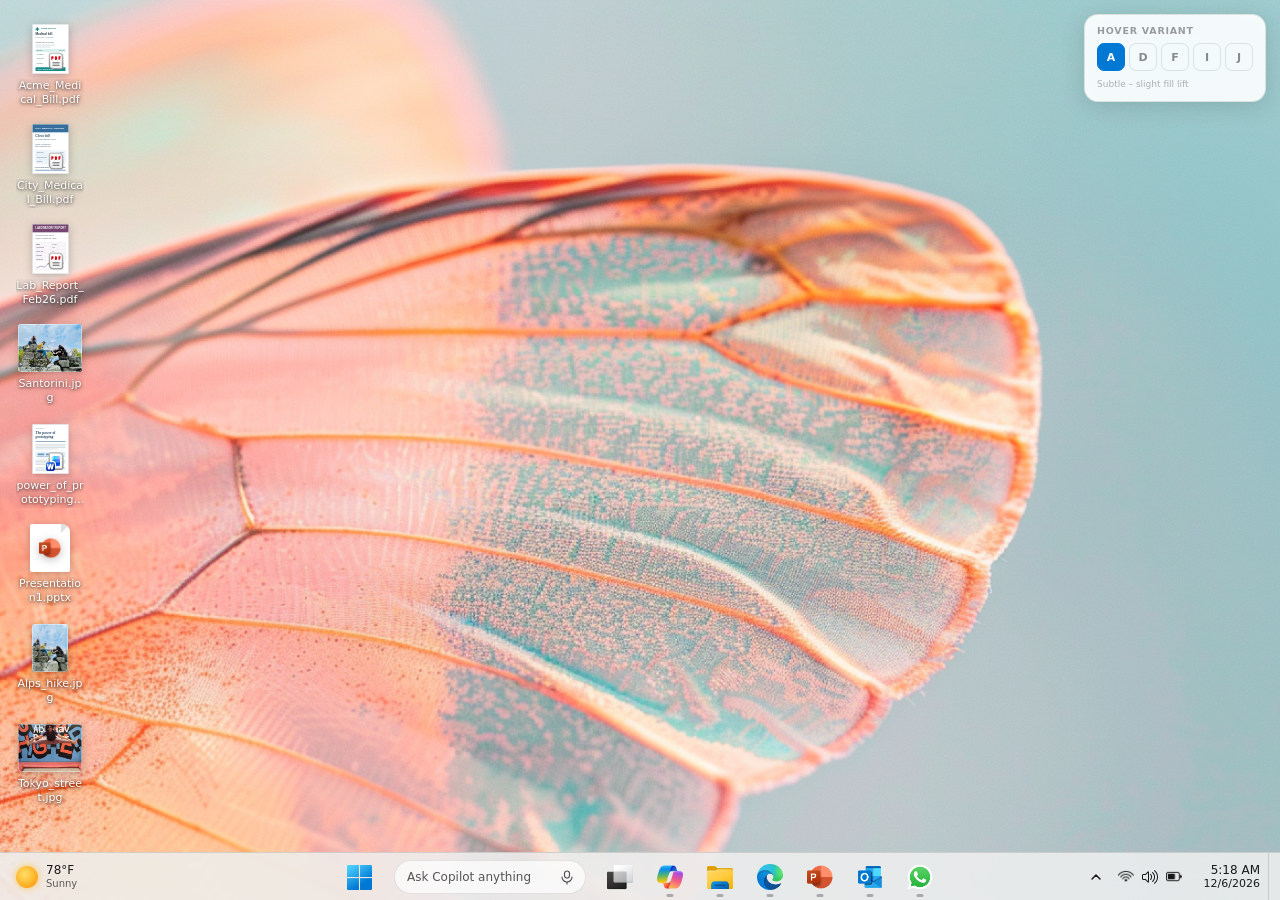
==== desktop-index.html @ 9983de23 "Auto-fit the Figma desktop to each browser viewport Preserve the 1920x1280 desktop inside a uniforml" ====
<!DOCTYPE html>
<html lang="en">
<head>
  <meta charset="UTF-8" />
  <meta name="viewport" content="width=device-width, initial-scale=1.0" />
  <title>Downloads</title>
  <style>
    *, *::before, *::after { margin: 0; padding: 0; box-sizing: border-box; }

    body {
      width: 100vw;
      height: 100vh;
      overflow: hidden;
      font-family: 'Segoe UI Variable', 'Segoe UI', system-ui, sans-serif;
      user-select: none;
      cursor: default;
    }

    /* ── Desktop wallpaper ─────────────────────────────────── */
    .desktop {
      position: relative;
      width: 100%;
      height: 100%;
      background: url('Wallpaper-New.png') center/cover no-repeat;
    }

    /* ── Desktop icons ─────────────────────────────────────── */
    .desktop-icons {
      position: absolute;
      inset: 0;
      bottom: 48px; /* above taskbar */
    }
    #rubberband {
      position: absolute;
      border: 1px solid rgba(0,120,212,0.9);
      background: rgba(0,120,212,0.12);
      display: none;
      pointer-events: none;
      z-index: 7999;
      border-radius: 2px;
    }
    .d-icon {
      position: absolute;
      display: flex;
      flex-direction: column;
      align-items: center;
      justify-content: flex-start;
      gap: 5px;
      width: 76px;
      padding: 8px 4px 3px;
      border-radius: 4px;
      cursor: grab;
      transition: background 0.12s, opacity 0.12s;
      user-select: none;
    }
    .d-icon:hover  { background: rgba(255,255,255,0.18); }
    .d-icon.selected {
      background: rgba(204,228,247,0.35);
      outline: 1.5px solid rgba(0,120,212,0.55);
      border-radius: 4px;
    }
    .d-icon.dragging  { opacity: 1; cursor: grabbing; } /* original stays fully visible */
    /* Multi-drag ghost */
    .drag-ghost {
      position: fixed;
      pointer-events: none;
      z-index: 9999;
      cursor: grabbing;
    }
    .drag-ghost-plate {
      position: relative;
      width: 88px; height: 88px;
      background: rgba(255,255,255,0.50);
      border-radius: 22px;
      box-shadow: 0 8px 28px rgba(0,0,0,0.18);
      display: flex; align-items: center; justify-content: center;
    }
    .drag-icon-stack {
      display: flex; align-items: center; justify-content: center;
      width: 64px; height: 64px;
    }
    .drag-icon-item {
      display: flex; align-items: center; justify-content: center;
      width: 64px; height: 64px;
    }
    .drag-icon-item .folder-thumb,
    .drag-icon-item .pdf-file-thumb { width: 64px !important; height: 64px !important; background-size: contain; }
    .drag-icon-item .ppt-file-thumb { width: 64px !important; height: 64px !important; background: none !important; border: none !important; border-radius: 0 !important; overflow: visible !important; box-shadow: none !important; }
    .drag-icon-item .ppt-file-thumb::before { display: none !important; }
    .drag-icon-item img { width: 64px !important; height: 64px !important; object-fit: contain; filter: none; }
    .drag-icon-item .img-file-thumb { width: 64px !important; height: 48px !important; }
    .drag-count-badge {
      position: absolute;
      top: -9px; right: -9px;
      min-width: 22px; height: 22px;
      background: #fff;
      color: #1a1a1a;
      font-size: 12px; font-weight: 700;
      border-radius: 11px;
      display: flex; align-items: center; justify-content: center;
      padding: 0 5px;
      box-shadow: 0 2px 8px rgba(0,0,0,0.25);
      z-index: 10;
    }
    .drag-ghost span {
      font-size: 11px;
      color: #fff;
      text-align: center;
      line-height: 1.3;
      text-shadow: 0 1px 3px rgba(0,0,0,0.7), 0 0 8px rgba(0,0,0,0.4);
      max-width: 70px;
      display: -webkit-box;
      -webkit-line-clamp: 2;
      line-clamp: 2;
      -webkit-box-orient: vertical;
      overflow: hidden;
    }
    .drag-ghost img {
      width: 40px; height: 40px;
      object-fit: contain;
    }
    /* Selection tick mark (top-left, square checkbox style) */
    .d-icon .sel-tick {
      position: absolute;
      top: 6px;
      left: 6px;
      width: 16px;
      height: 16px;
      border-radius: 3px;
      background: #0078d4;
      border: 1.5px solid #fff;
      color: #fff;
      font-size: 11px;
      font-weight: 700;
      line-height: 14px;
      text-align: center;
      display: none;
      z-index: 10;
      box-shadow: 0 1px 3px rgba(0,0,0,0.35);
      pointer-events: none;
    }
    .d-icon.selected .sel-tick { display: block; }
    .d-icon img {
      width: 48px; height: 48px;
      object-fit: contain;
      filter: drop-shadow(0 2px 4px rgba(0,0,0,0.25));
    }
    .d-icon span {
      font-size: 11px;
      color: #fff;
      text-align: center;
      line-height: 1.3;
      text-shadow: 0 1px 3px rgba(0,0,0,0.7), 0 0 8px rgba(0,0,0,0.4);
      word-break: break-word;
      max-width: 68px;
      display: -webkit-box;
      -webkit-line-clamp: 2;
      line-clamp: 2;
      -webkit-box-orient: vertical;
      overflow: hidden;
    }
    /* Folder icon */
    .folder-thumb {
      width: 48px; height: 48px;
      background-image: url("data:image/svg+xml,%3Csvg%20width%3D%2216%22%20height%3D%2216%22%20viewBox%3D%220%200%2016%2016%22%20fill%3D%22none%22%20xmlns%3D%22http%3A%2F%2Fwww.w3.org%2F2000%2Fsvg%22%3E%3Cpath%20d%3D%22M8%204L6.586%202.586C6.21101%202.2109%205.70239%202.00011%205.172%202H1C0.447715%202%200%202.44772%200%203V13C0%2013.5523%200.447715%2014%201%2014H15C15.5523%2014%2016%2013.5523%2016%2013V5C16%204.44772%2015.5523%204%2015%204H8Z%22%20fill%3D%22%23FFB900%22%2F%3E%3Cpath%20d%3D%22M8%204L6.586%205.414C6.21101%205.7891%205.70239%205.99989%205.172%206H0V13C0%2013.5523%200.447715%2014%201%2014H15C15.5523%2014%2016%2013.5523%2016%2013V5C16%204.44772%2015.5523%204%2015%204H8Z%22%20fill%3D%22%23FFD75E%22%2F%3E%3Cpath%20d%3D%22M8%204L6.586%205.414C6.21101%205.7891%205.70239%205.99989%205.172%206H0V13C0%2013.5523%200.447715%2014%201%2014H15C15.5523%2014%2016%2013.5523%2016%2013V5C16%204.44772%2015.5523%204%2015%204H8Z%22%20fill%3D%22url(%23fld0)%22%2F%3E%3Cpath%20d%3D%22M1%2013.5C0.627%2013.5%200.29%2013.358%200.027%2013.133C0.0877%2013.6253%200.504%2013.9962%201%2014H15C15.505%2014%2015.905%2013.62%2015.973%2013.133C15.711%2013.359%2015.373%2013.5%2015%2013.5H1Z%22%20fill%3D%22%23BF5712%22%2F%3E%3Cpath%20opacity%3D%220.4%22%20d%3D%22M6.836%205.914L8.75%204H8L6.586%205.414C6.21101%205.7891%205.70239%205.99989%205.172%206H0V6.5H5.422C5.95239%206.49989%206.46101%206.2891%206.836%205.914Z%22%20fill%3D%22white%22%2F%3E%3Cdefs%3E%3ClinearGradient%20id%3D%22fld0%22%20x1%3D%220%22%20y1%3D%224%22%20x2%3D%220%22%20y2%3D%2214%22%20gradientUnits%3D%22userSpaceOnUse%22%3E%3Cstop%20stop-color%3D%22white%22%20stop-opacity%3D%220.01%22%2F%3E%3Cstop%20offset%3D%220.999%22%20stop-color%3D%22%23FFD75E%22%20stop-opacity%3D%220.3%22%2F%3E%3C%2FlinearGradient%3E%3C%2Fdefs%3E%3C%2Fsvg%3E");
      background-size: contain;
      background-repeat: no-repeat;
      background-position: center;
      filter: drop-shadow(0 2px 4px rgba(0,0,0,0.25));
    }
    /* Generic file icon */
    .file-thumb {
      width: 34px; height: 40px;
      border-radius: 2px 6px 2px 2px;
      position: relative;
      filter: drop-shadow(0 2px 4px rgba(0,0,0,0.25));
    }
    .file-thumb::before {
      content: '';
      position: absolute;
      top: 0; right: 0;
      width: 0; height: 0;
      border-left: 8px solid rgba(0,0,0,0.15);
      border-bottom: 8px solid transparent;
    }
    .file-thumb.html { background: #e07a5f; }
    .file-thumb.img  { background: #81b4ea; }
    .file-thumb.txt  { background: #e8e8e8; }
    /* PPT file icon */
    .ppt-file-thumb {
      width: 40px; height: 48px;
      background: #fff;
      border-radius: 2px 8px 2px 2px;
      position: relative;
      filter: drop-shadow(0 2px 4px rgba(0,0,0,0.22));
      display: flex;
      align-items: center;
      justify-content: center;
      overflow: hidden;
    }
    .ppt-file-thumb::before {
      content: '';
      position: absolute;
      top: 0; right: 0;
      width: 0; height: 0;
      border-left: 9px solid rgba(0,0,0,0.12);
      border-bottom: 9px solid transparent;
    }
    .ppt-file-thumb img {
      width: 22px; height: 22px;
      object-fit: contain;
      position: relative;
      z-index: 1;
    }
    /* PDF file icon */
    .pdf-file-thumb {
      width: 48px; height: 48px;
      background-image: url("data:image/svg+xml,%3Csvg%20width%3D%2216%22%20height%3D%2216%22%20viewBox%3D%220%200%2016%2016%22%20fill%3D%22none%22%20xmlns%3D%22http%3A%2F%2Fwww.w3.org%2F2000%2Fsvg%22%3E%3Cpath%20d%3D%22M2%203C2%201.89543%202.89543%201%204%201H10.5C12.433%201%2014%202.567%2014%204.5V13C14%2014.1046%2013.1046%2015%2012%2015H5.5C3.567%2015%202%2013.433%202%2011.5V3Z%22%20fill%3D%22url(%23pdf0)%22%2F%3E%3Cpath%20d%3D%22M3%203C3%202.44772%203.44772%202%204%202H10.5C11.8807%202%2013%203.11929%2013%204.5V13C13%2013.5523%2012.5523%2014%2012%2014H5.5C4.11929%2014%203%2012.8807%203%2011.5V3Z%22%20fill%3D%22url(%23pdf1)%22%2F%3E%3Cpath%20d%3D%22M3%203C3%202.44772%203.44772%202%204%202H10.5C11.8807%202%2013%203.11929%2013%204.5V13C13%2013.5523%2012.5523%2014%2012%2014H5.5C4.11929%2014%203%2012.8807%203%2011.5V3Z%22%20fill%3D%22url(%23pdf2)%22%2F%3E%3Cpath%20d%3D%22M4.5%204C4.22386%204%204%204.22386%204%204.5V6.5C4%206.77614%204.22386%207%204.5%207C4.77614%207%205%206.77614%205%206.5V6C5.16334%206%205.39723%205.95511%205.60465%205.80577C5.83757%205.63807%206%205.36296%206%205C6%204.63704%205.83757%204.36193%205.60465%204.19423C5.39723%204.04489%205.16334%204%205%204H4.5Z%22%20fill%3D%22%23D20112%22%2F%3E%3Cpath%20d%3D%22M7%204.5C7%204.22386%207.22386%204%207.5%204H7.75C8.10409%204%208.46151%204.11075%208.70846%204.43101C8.93339%204.72272%209%205.10665%209%205.5C9%205.89335%208.93339%206.27728%208.70846%206.56899C8.46151%206.88925%208.10409%207%207.75%207H7.5C7.22386%207%207%206.77614%207%206.5V4.5Z%22%20fill%3D%22%23D20112%22%2F%3E%3Cpath%20d%3D%22M10%204.5C10%204.22386%2010.2239%204%2010.5%204H11.5C11.7761%204%2012%204.22386%2012%204.5C12%204.77614%2011.7761%205%2011.5%205H11.25C11.5261%205%2011.75%205.22386%2011.75%205.5C11.75%205.77614%2011.5261%206%2011.25%206H11V6.5C11%206.77614%2010.7761%207%2010.5%207C10.2239%207%2010%206.77614%2010%206.5V4.5Z%22%20fill%3D%22%23D20112%22%2F%3E%3Cpath%20d%3D%22M10.5%2011C10.7761%2011%2011%2011.2239%2011%2011.5C11%2011.7761%2010.7761%2012%2010.5%2012H5.5C5.22386%2012%205%2011.7761%205%2011.5C5%2011.2239%205.22386%2011%205.5%2011H10.5Z%22%20fill%3D%22url(%23pdf3)%22%2F%3E%3Cpath%20d%3D%22M10.5%209C10.7761%209%2011%209.22386%2011%209.5C11%209.77614%2010.7761%2010%2010.5%2010H5.5C5.22386%2010%205%209.77614%205%209.5C5%209.22386%205.22386%209%205.5%209H10.5Z%22%20fill%3D%22url(%23pdf4)%22%2F%3E%3Cdefs%3E%3ClinearGradient%20id%3D%22pdf0%22%20x1%3D%225.875%22%20y1%3D%221%22%20x2%3D%228.06039%22%20y2%3D%2215.0489%22%20gradientUnits%3D%22userSpaceOnUse%22%3E%3Cstop%20stop-color%3D%22%23BBBBBB%22%2F%3E%3Cstop%20offset%3D%221%22%20stop-color%3D%22%23888888%22%2F%3E%3C%2FlinearGradient%3E%3ClinearGradient%20id%3D%22pdf1%22%20x1%3D%225.77778%22%20y1%3D%222%22%20x2%3D%227.58707%22%20y2%3D%2214.0619%22%20gradientUnits%3D%22userSpaceOnUse%22%3E%3Cstop%20stop-color%3D%22white%22%2F%3E%3Cstop%20offset%3D%221%22%20stop-color%3D%22%23EBEBEB%22%2F%3E%3C%2FlinearGradient%3E%3CradialGradient%20id%3D%22pdf2%22%20cx%3D%220%22%20cy%3D%220%22%20r%3D%221%22%20gradientTransform%3D%22matrix(5.27778%209.5%20-7.91667%203.5625%206.19444%205.125)%22%20gradientUnits%3D%22userSpaceOnUse%22%3E%3Cstop%20offset%3D%220.177083%22%20stop-color%3D%22white%22%2F%3E%3Cstop%20offset%3D%221%22%20stop-color%3D%22%23EFEFEF%22%2F%3E%3C%2FradialGradient%3E%3ClinearGradient%20id%3D%22pdf3%22%20x1%3D%226.9375%22%20y1%3D%229%22%20x2%3D%227.14215%22%20y2%3D%2212.0697%22%20gradientUnits%3D%22userSpaceOnUse%22%3E%3Cstop%20stop-color%3D%22%23898989%22%2F%3E%3Cstop%20offset%3D%221%22%20stop-color%3D%22%23636262%22%2F%3E%3C%2FlinearGradient%3E%3ClinearGradient%20id%3D%22pdf4%22%20x1%3D%226.9375%22%20y1%3D%229%22%20x2%3D%227.14215%22%20y2%3D%2212.0697%22%20gradientUnits%3D%22userSpaceOnUse%22%3E%3Cstop%20stop-color%3D%22%23898989%22%2F%3E%3Cstop%20offset%3D%221%22%20stop-color%3D%22%23636262%22%2F%3E%3C%2FlinearGradient%3E%3C%2Fdefs%3E%3C%2Fsvg%3E");
      background-size: contain;
      background-repeat: no-repeat;
      background-position: center;
      filter: drop-shadow(0 2px 4px rgba(0,0,0,0.22));
    }
    /* Word file icon */
    .word-file-thumb {
      width: 40px; height: 48px;
      background: #fff;
      border-radius: 2px 8px 2px 2px;
      position: relative;
      filter: drop-shadow(0 2px 4px rgba(0,0,0,0.22));
      display: flex; align-items: center; justify-content: center;
    }
    .word-file-thumb::before {
      content: '';
      position: absolute; top: 0; right: 0;
      width: 0; height: 0;
      border-left: 9px solid rgba(0,0,0,0.12);
      border-bottom: 9px solid transparent;
    }
    .word-file-thumb::after {
      content: 'W';
      font-size: 20px; font-weight: 700;
      color: #185abd;
      font-family: 'Segoe UI', system-ui, sans-serif;
      position: relative; z-index: 1;
    }
    .drag-icon-item .word-file-thumb { width: 64px !important; height: 64px !important; background: none !important; border: none !important; border-radius: 0 !important; overflow: visible !important; box-shadow: none !important; }
    .drag-icon-item .word-file-thumb::before { display: none !important; }

    /* ═══════════════════════════════════════════════════════ */
    /*  WORD VIEWER                                            */
    /* ═══════════════════════════════════════════════════════ */
    #word-viewer {
      position: fixed; top: 0; left: 0; right: 0; bottom: 48px; z-index: 9500;
      display: none; align-items: center; justify-content: center;
      pointer-events: none;
    }
    #word-viewer.open { display: flex; }
    .wv-window {
      pointer-events: auto;
      user-select: text;
      width: min(860px, 94vw); height: min(580px, 88vh);
      background: #f3f3f3;
      border-radius: 6px;
      display: flex; flex-direction: column;
      box-shadow: 0 24px 80px rgba(0,0,0,0.38);
      overflow: hidden;
      font-family: 'Segoe UI Variable','Segoe UI',system-ui,sans-serif;
      animation: wvIn 0.18s ease;
    }
    @keyframes wvIn { from { transform: scale(0.97); opacity: 0; } to { transform: scale(1); opacity: 1; } }
    .wv-titlebar {
      height: 32px; background: #185abd; color: #fff;
      display: flex; align-items: center; padding: 0 12px;
      flex-shrink: 0; gap: 8px; user-select: none;
    }
    .wv-tb-icon {
      width: 18px; height: 18px; background: #fff; color: #185abd;
      border-radius: 2px; display: flex; align-items: center; justify-content: center;
      font-size: 12px; font-weight: 800; flex-shrink: 0;
    }
    .wv-tb-name { font-size: 12px; flex: 1; opacity: 0.92; }
    .wv-tb-btns { display: flex; gap: 0; margin-left: auto; }
    .wv-tb-btn {
      width: 46px; height: 32px; background: none; border: none;
      color: #fff; font-size: 11px; cursor: pointer; display: flex;
      align-items: center; justify-content: center; opacity: 0.8;
    }
    .wv-tb-btn:hover { background: rgba(255,255,255,0.15); opacity: 1; }
    .wv-tb-btn.close:hover { background: #c42b1c; opacity: 1; }
    .wv-ribbon {
      height: 28px; background: #fff; border-bottom: 1px solid #d0d0d0;
      display: flex; align-items: center; padding: 0 12px; gap: 2px; flex-shrink: 0;
    }
    .wv-tab {
      padding: 4px 12px; font-size: 12px; color: #444; cursor: pointer;
      border-radius: 3px; user-select: none;
    }
    .wv-tab:hover { background: rgba(0,0,0,0.06); }
    .wv-tab.active { color: #185abd; border-bottom: 2px solid #185abd; border-radius: 0; }
    .wv-body {
      flex: 1; overflow-y: auto; background: #f3f3f3;
      display: flex; justify-content: center; align-items: flex-start; padding: 24px 16px;
    }
    .wv-page {
      width: 680px; background: #fff;
      box-shadow: 0 2px 12px rgba(0,0,0,0.12);
      padding: 72px 80px; padding-bottom: 96px;
    }
    .wv-content { color: #1a1a1a; line-height: 1.7; user-select: text; cursor: text; }
    .wv-content h1 { font-size: 22px; font-weight: 700; color: #185abd; margin-bottom: 6px; }
    .wv-content h2 { font-size: 14px; font-weight: 600; color: #185abd; margin: 22px 0 6px; text-transform: uppercase; letter-spacing: 0.06em; }
    .wv-content p { font-size: 13.5px; margin-bottom: 12px; color: #333; }
    .wv-content ul { font-size: 13.5px; color: #333; padding-left: 20px; margin-bottom: 12px; }
    .wv-content ul li { margin-bottom: 4px; }
    .wv-content .meta { font-size: 11px; color: #999; margin-bottom: 28px; border-bottom: 1px solid #eee; padding-bottom: 16px; }
    .wv-drag-hint {
      font-size: 11px; color: #aaa; text-align: center;
      margin-top: 12px; padding-top: 12px; border-top: 1px solid #f0f0f0;
      user-select: none;
    }

    /* Image file icon */
    .img-file-thumb {
      border-radius: 3px;
      position: relative;
      filter: drop-shadow(0 2px 4px rgba(0,0,0,0.22));
      overflow: hidden;
    }
    .img-file-thumb.landscape { width: 64px; height: 48px; }
    .img-file-thumb.portrait  { width: 36px; height: 48px; }
    .img-file-thumb::after {
      content: '';
      position: absolute;
      inset: 0;
      border: 1.5px solid rgba(255,255,255,0.4);
      border-radius: 3px;
    }

    /* ── Taskbar shell ─────────────────────────────────────── */
    .taskbar {
      position: fixed;
      bottom: 0; left: 0; right: 0;
      height: 48px;
      background: rgba(238, 238, 238, 0.88);
      backdrop-filter: saturate(180%) blur(28px);
      -webkit-backdrop-filter: saturate(180%) blur(28px);
      border-top: 1px solid rgba(0,0,0,0.12);
      display: flex;
      align-items: center;
      z-index: 9100;
      pointer-events: auto;
    }

    /* ── Left / Right wrappers ─────────────────────────────── */
    .tb-left  { display:flex; align-items:center; padding-left:6px; flex-shrink:0; }
    .tb-right { margin-left:auto; display:flex; align-items:center; flex-shrink:0; }

    /* ── Center (absolutely centred) ──────────────────────── */
    .tb-center {
      position: absolute;
      left: 50%; transform: translateX(-50%);
      display: flex;
      align-items: center;
      gap: 2px;
      height: 48px;
    }

    /* ── Generic icon button ───────────────────────────────── */
    .tb-btn {
      position: relative;
      width: 48px; height: 44px;
      display: flex; align-items: center; justify-content: center;
      border-radius: 4px;
      cursor: pointer;
      transition: background 0.12s ease;
      flex-shrink: 0;
    }
    .tb-btn:hover  { background: rgba(0,0,0,0.08); }
    .tb-btn:active { background: rgba(0,0,0,0.13); }
    .tb-btn.drop-target {
      background: rgba(0,120,212,0.18);
      outline: 2px solid rgba(0,120,212,0.7);
      outline-offset: -2px;
    }
    /* ── Drop-zone pill ── */

    /* Ghost copy that flies onto the app icon on drop */
    .drop-ghost {
      position: fixed;
      pointer-events: none;
      z-index: 99999;
      display: flex;
      flex-direction: column;
      align-items: center;
      gap: 3px;
      transition: transform 0.32s cubic-bezier(.4,0,.2,1), opacity 0.32s ease, top 0.32s cubic-bezier(.4,0,.2,1), left 0.32s cubic-bezier(.4,0,.2,1);
    }
    .drop-ghost .ghost-thumb {
      width: 36px; height: 36px;
      border-radius: 4px;
      overflow: hidden;
      box-shadow: 0 4px 12px rgba(0,0,0,0.3);
    }
    .drop-ghost .ghost-label {
      font-size: 10px;
      color: #fff;
      background: rgba(0,0,0,0.55);
      padding: 1px 5px;
      border-radius: 3px;
      white-space: nowrap;
      max-width: 80px;
      overflow: hidden;
      text-overflow: ellipsis;
    }
    .tb-btn img {
      width: 26px; height: 26px;
      object-fit: contain;
      pointer-events: none;
      display: block;
    }

    .run-dot {
      position: absolute; bottom: 2px;
      left: 50%; transform: translateX(-50%);
      width: 7px; height: 3px;
      border-radius: 2px;
      background: rgba(0,0,0,0.28);
      pointer-events: none;
    }
    .run-bar { display: none; }

    /* ── Search bar ────────────────────────────────────────── */
    .search-bar {
      position: relative;
      display: flex;
      align-items: center;
      gap: 8px;
      width: 192px;
      height: 34px;
      background: rgba(255,255,255,0.72);
      border: 1px solid rgba(0,0,0,0.10);
      border-radius: 20px;
      padding: 0 4px 0 12px;
      margin: 0 8px;
      cursor: text;
      transition: background 0.2s, box-shadow 0.2s, width 0.25s ease;
      flex-shrink: 0;
      overflow: hidden;
    }
    .search-bar:hover {
      background: rgba(255,255,255,0.85);
      box-shadow: 0 0 0 1px rgba(0,0,0,0.08);
    }
    /* Active/thinking state */
    .search-bar.thinking {
      width: 72px;
      background: #f5f0e8;
      border-color: rgba(0,0,0,0.13);
      box-shadow: inset 0 0 0 1.5px rgba(0,0,0,0.10);
      justify-content: center;
      cursor: default;
      padding: 0;
    }
    .search-placeholder {
      flex: 1;
      font-size: 12px;
      color: #555;
      white-space: nowrap;
      overflow: hidden;
    }
    .search-icons {
      display: flex;
      align-items: center;
      justify-content: center;
      width: 28px;
      height: 26px;
      flex-shrink: 0;
    }
    .search-icons svg {
      width: 16px; height: 16px;
      color: #555;
      display: block;
    }
    .search-divider {
      width: 1px; height: 16px;
      background: rgba(0,0,0,0.15);
      flex-shrink: 0;
    }
    /* Thinking dots */
    .thinking-dots {
      display: none;
      align-items: center;
      gap: 2px;
    }
    .search-bar.thinking .thinking-dots { display: flex; }
    .search-bar.thinking .search-placeholder,
    .search-bar.thinking .search-icons,
    .search-bar.thinking .search-divider { display: none; }

    /* Drop-mode: file(s) selected */
    .search-bar.drop-mode {
      width: 232px;
      background: linear-gradient(135deg, #eef2ff, #f3eeff);
      border: none;
      outline: 1px solid #8b6ef5;
      outline-offset: 1px;
      cursor: default;
      gap: 6px;
      box-shadow: 0 2px 12px rgba(100,80,200,0.12);
      overflow: visible;
    }
    /* Drag-hover: dashed gradient border via SVG ::after */
    .search-bar.drop-mode.drag-over,
    .search-bar.drop-mode:not(.holding):hover {
      outline: none;
    }
    .search-bar.drop-mode.drag-over::after,
    .search-bar.holding.drag-over::after,
    .search-bar.drop-mode:not(.holding):hover::after {
      content: '';
      position: absolute;
      inset: -2px;
      border-radius: 22px;
      pointer-events: none;
      background:
        url("data:image/svg+xml,%3Csvg xmlns='http://www.w3.org/2000/svg' width='236' height='38' viewBox='0 0 236 38'%3E%3Cdefs%3E%3ClinearGradient id='g' x1='0' y1='0' x2='1' y2='0'%3E%3Cstop offset='0%25' stop-color='%234f8ef7'/%3E%3Cstop offset='100%25' stop-color='%23a855f7'/%3E%3C/linearGradient%3E%3C/defs%3E%3Crect x='1' y='1' width='234' height='36' rx='21' fill='none' stroke='url(%23g)' stroke-width='1.5' stroke-dasharray='3 2'/%3E%3C/svg%3E")
        center / 100% 100% no-repeat;
    }
    .search-bar.drop-mode .search-placeholder,
    .search-bar.drop-mode .search-icons,
    .search-bar.drop-mode .search-divider,
    .search-bar.drop-mode .thinking-dots,
    .search-bar.drop-mode .holding-label { display: none; }
    .search-bar.drop-mode .drop-mode-label { display: flex; align-items: center; gap: 6px; }
    .drop-mode-label {
      display: none;
      background: linear-gradient(90deg, #4f8ef7, #a855f7);
      -webkit-background-clip: text;
      -webkit-text-fill-color: transparent;
      background-clip: text;
      font-size: 13px;
      font-weight: 500;
      white-space: nowrap;
    }
    .drop-mode-plus {
      background: linear-gradient(90deg, #4f8ef7, #a855f7);
      -webkit-background-clip: text;
      -webkit-text-fill-color: transparent;
      background-clip: text;
      font-size: 17px;
      font-weight: 600;
      line-height: 1;
    }
    .thinking-dot {
      width: 4px; height: 4px;
      border-radius: 50%;
      background: #888;
      animation: thinkPulse 1.2s ease-in-out infinite;
    }
    .thinking-dot:nth-child(2) { animation-delay: 0.2s; background: #aaa; }
    .thinking-dot:nth-child(3) { animation-delay: 0.4s; background: #bbb; }
    @keyframes thinkPulse {
      0%, 80%, 100% { transform: scale(1);   opacity: 0.5; }
      40%            { transform: scale(1); opacity: 1;   }
    }

    /* No-drop: app icon dragged over search bar */
    .no-drop-label {
      display: none;
      align-items: center;
      gap: 6px;
      font-size: 12px;
      color: rgba(0,0,0,0.42);
      font-weight: 400;
      white-space: nowrap;
    }
    .search-bar.no-drop {
      background: rgba(245,245,245,0.90) !important;
      outline: none !important;
      box-shadow: none !important;
      border-color: rgba(0,0,0,0.08) !important;
      cursor: not-allowed !important;
    }
    .search-bar.no-drop .search-placeholder,
    .search-bar.no-drop .search-icons,
    .search-bar.no-drop .search-divider,
    .search-bar.no-drop .drop-mode-label { display: none !important; }
    .search-bar.no-drop .no-drop-label { display: flex; }
    .search-bar.no-drop::after,
    .search-bar.no-drop::before { content: none !important; }
    /* Ghost dims + shows prohibition badge */
    .drag-ghost.no-drop { opacity: 0.45; filter: grayscale(0.3); }
    .drag-ghost.no-drop::after {
      content: '';
      position: absolute;
      bottom: 2px;
      right: 2px;
      width: 20px;
      height: 20px;
      border-radius: 50%;
      background: #fff url("data:image/svg+xml,%3Csvg viewBox='0 0 16 16' fill='none' xmlns='http://www.w3.org/2000/svg'%3E%3Ccircle cx='8' cy='8' r='6.5' stroke='%23888' stroke-width='1.5'/%3E%3Cline x1='3.5' y1='12.5' x2='12.5' y2='3.5' stroke='%23888' stroke-width='1.5' stroke-linecap='round'/%3E%3C/svg%3E") center/65% no-repeat;
      box-shadow: 0 1px 4px rgba(0,0,0,0.20);
    }

    /* ═══════════════════════════════════════════════════════ */
    /*  FOLDER WINDOW                                          */
    /* ═══════════════════════════════════════════════════════ */
    #folder-window {
      position: fixed;
      width: 1040px;
      height: 640px;
      top: 50%;
      left: 50%;
      transform: translate(-50%, -54%);
      background: #fff;
      border-radius: 8px;
      box-shadow: 0 28px 80px rgba(0,0,0,0.28), 0 2px 8px rgba(0,0,0,0.10);
      display: none;
      flex-direction: column;
      z-index: 9200;
      overflow: hidden;
      border: 1px solid rgba(0,0,0,0.14);
      font-family: 'Segoe UI Variable','Segoe UI',system-ui,sans-serif;
      font-size: 12px;
      user-select: none;
    }
    #folder-window.open { display: flex; }
    #folder-window.minimizing {
      transition: transform 0.22s cubic-bezier(0.4,0,1,1), opacity 0.22s ease;
      transform: translateY(calc(100vh - 50% + 60px)) scaleY(0.1) !important;
      opacity: 0;
      pointer-events: none;
    }

    /* Tab bar */
    .fw-tabs {
      display: flex;
      align-items: center;
      height: 34px;
      background: #f3f3f3;
      padding: 0 4px;
      flex-shrink: 0;
      cursor: default;
    }
    .fw-tab {
      display: flex;
      align-items: center;
      gap: 6px;
      height: 26px;
      padding: 0 10px;
      background: #fff;
      border-radius: 5px 5px 0 0;
      font-size: 12px;
      color: #1a1a1a;
      max-width: 180px;
      overflow: hidden;
    }
    .fw-tab img { width: 14px; height: 14px; object-fit: contain; flex-shrink: 0; }
    .fw-tab-label { flex: 1; overflow: hidden; text-overflow: ellipsis; white-space: nowrap; }
    .fw-tab-x {
      width: 16px; height: 16px;
      border-radius: 3px;
      border: none; background: transparent;
      display: flex; align-items: center; justify-content: center;
      font-size: 10px; color: #666; cursor: pointer; flex-shrink: 0;
    }
    .fw-tab-x:hover { background: rgba(0,0,0,0.10); color: #111; }
    .fw-new-tab {
      width: 26px; height: 26px;
      border: none; background: transparent;
      border-radius: 4px;
      font-size: 16px; color: #555; cursor: pointer;
      display: flex; align-items: center; justify-content: center;
      margin-left: 2px;
    }
    .fw-new-tab:hover { background: rgba(0,0,0,0.07); }
    .fw-win-controls {
      margin-left: auto;
      display: flex;
      align-items: center;
    }
    .fw-wc-btn {
      width: 46px; height: 34px;
      border: none; background: transparent;
      display: flex; align-items: center; justify-content: center;
      font-size: 11px; color: #444; cursor: pointer;
    }
    .fw-wc-btn:hover { background: rgba(255,255,255,0.15); }
    .fw-wc-btn.close:hover { background: #c42b1c; color: #fff; }

    /* Navigation bar */
    .fw-nav {
      display: flex;
      align-items: center;
      height: 40px;
      padding: 0 8px;
      gap: 4px;
      background: #fff;
      border-bottom: 1px solid #e8e8e8;
      flex-shrink: 0;
    }
    .fw-nav-btn {
      width: 28px; height: 28px;
      border: none; background: transparent;
      border-radius: 4px;
      display: flex; align-items: center; justify-content: center;
      font-size: 13px; color: #555; cursor: pointer;
    }
    .fw-nav-btn:hover { background: rgba(0,0,0,0.07); }
    .fw-nav-btn:disabled { color: #ccc; cursor: default; }
    .fw-nav-btn:disabled:hover { background: transparent; }
    .fw-breadcrumb {
      flex: 1;
      height: 28px;
      border: 1px solid transparent;
      border-radius: 4px;
      display: flex;
      align-items: center;
      padding: 0 8px;
      gap: 4px;
      color: #1a1a1a;
      font-size: 12px;
      cursor: text;
      overflow: hidden;
    }
    .fw-breadcrumb:hover { border-color: rgba(0,0,0,0.12); background: rgba(0,0,0,0.03); }
    .fw-breadcrumb-sep { color: #999; font-size: 10px; margin: 0 5px; }
    .fw-search-box {
      display: flex;
      align-items: center;
      height: 28px;
      border: 1px solid rgba(0,0,0,0.12);
      border-radius: 4px;
      padding: 0 8px;
      gap: 5px;
      width: 200px;
      background: #fafafa;
    }
    .fw-search-box:focus-within { border-color: #0078d4; background: #fff; }
    .fw-search-box input {
      border: none; background: transparent;
      font-size: 12px; color: #333;
      outline: none; flex: 1;
      font-family: inherit;
    }
    .fw-search-box svg { color: #888; flex-shrink: 0; }

    /* Toolbar */
    .fw-toolbar {
      display: flex;
      align-items: center;
      height: 38px;
      padding: 0 6px;
      gap: 1px;
      background: #fff;
      border-bottom: 1px solid #e8e8e8;
      flex-shrink: 0;
    }
    .fw-tb-btn {
      display: flex;
      align-items: center;
      gap: 4px;
      height: 28px;
      padding: 0 8px;
      border: none; background: transparent;
      border-radius: 4px;
      font-size: 12px; color: #333;
      cursor: pointer;
      white-space: nowrap;
      font-family: inherit;
    }
    .fw-tb-btn:hover { background: rgba(0,0,0,0.07); }
    .fw-tb-btn svg { width: 14px; height: 14px; flex-shrink: 0; }
    .fw-tb-sep { width: 1px; height: 20px; background: #e0e0e0; margin: 0 3px; flex-shrink: 0; }
    .fw-tb-right { margin-left: auto; }

    /* Body */
    .fw-body {
      display: flex;
      flex: 1;
      overflow: hidden;
    }

    /* Sidebar */
    .fw-sidebar {
      width: 188px;
      flex-shrink: 0;
      background: #fafafa;
      border-right: 1px solid #ebebeb;
      overflow-y: auto;
      padding: 6px 0;
    }
    .fw-sidebar::-webkit-scrollbar { width: 4px; }
    .fw-sidebar::-webkit-scrollbar-thumb { background: rgba(0,0,0,0.15); border-radius: 2px; }
    .fw-sb-item {
      display: flex;
      align-items: center;
      gap: 8px;
      height: 28px;
      padding: 0 10px 0 16px;
      cursor: pointer;
      border-radius: 4px;
      margin: 0 4px;
      color: #222;
      font-size: 12px;
      white-space: nowrap;
      overflow: hidden;
      text-overflow: ellipsis;
    }
    .fw-sb-item:hover { background: rgba(0,0,0,0.06); }
    .fw-sb-item.active { background: rgba(0,103,192,0.12); color: #0067c0; }
    .fw-sb-item svg { width: 14px; height: 14px; flex-shrink: 0; }
    .fw-sb-sep { height: 1px; background: #e8e8e8; margin: 4px 12px; }
    .fw-sb-section {
      font-size: 10px;
      font-weight: 600;
      color: #888;
      padding: 8px 16px 2px;
      text-transform: uppercase;
      letter-spacing: 0.05em;
    }

    /* Content area */
    .fw-content-area {
      flex: 1;
      display: flex;
      flex-direction: column;
      overflow: hidden;
    }
    .fw-list-header {
      display: grid;
      grid-template-columns: 36px 1fr 160px 160px 80px;
      padding: 0 8px 0 4px;
      height: 26px;
      border-bottom: 1px solid #ebebeb;
      background: #fff;
      flex-shrink: 0;
      align-items: center;
    }
    .fw-list-header span {
      font-size: 11px;
      color: #555;
      font-weight: 600;
      cursor: pointer;
    }
    .fw-list-header span:hover { color: #0078d4; }
    .fw-file-list {
      flex: 1;
      overflow-y: auto;
      padding: 4px 0;
    }
    .fw-file-list::-webkit-scrollbar { width: 6px; }
    .fw-file-list::-webkit-scrollbar-thumb { background: rgba(0,0,0,0.15); border-radius: 3px; }
    .fw-file-row {
      display: grid;
      grid-template-columns: 36px 1fr 160px 160px 80px;
      align-items: center;
      height: 28px;
      padding: 0 8px 0 4px;
      cursor: default;
      border-radius: 4px;
      margin: 0 4px;
    }
    .fw-file-row:hover { background: rgba(0,0,0,0.05); }
    .fw-file-row.selected { background: rgba(0,103,192,0.10); }
    /* Row checkbox */
    .fw-row-check {
      width: 16px; height: 16px;
      border-radius: 4px;
      border: 1.5px solid rgba(0,0,0,0.18);
      display: flex; align-items: center; justify-content: center;
      font-size: 10px; font-weight: 700; color: transparent;
      margin: auto; flex-shrink: 0; transition: all 0.1s;
    }
    .fw-file-row:hover .fw-row-check { border-color: rgba(0,0,0,0.35); }
    .fw-file-row.selected .fw-row-check { background: #0078d4; border-color: #0078d4; color: #fff; }

    /* Thumbnail gallery view */
    .fw-thumb-grid { display: flex; flex-direction: column; padding: 4px 12px 12px; gap: 0; }
    .fw-thumb-section {
      font-size: 12px; font-weight: 600; color: #333;
      padding: 12px 4px 8px; display: flex; align-items: center; gap: 5px;
    }
    .fw-thumb-row { display: flex; flex-wrap: wrap; gap: 10px; margin-bottom: 4px; }
    .fw-thumb-item {
      width: 116px;
      display: flex; flex-direction: column; align-items: center; gap: 5px;
      padding: 6px; border-radius: 6px; cursor: pointer; position: relative;
      border: 2px solid transparent; transition: background 0.1s, border-color 0.1s;
    }
    .fw-thumb-item:hover { background: rgba(0,0,0,0.05); }
    .fw-thumb-item.selected { border-color: #0078d4; background: rgba(0,120,212,0.09); }
    .fw-thumb-check {
      position: absolute; top: 8px; left: 8px;
      width: 18px; height: 18px; border-radius: 4px;
      background: transparent; border: 1.5px solid rgba(255,255,255,0.85);
      box-shadow: 0 0 0 1px rgba(0,0,0,0.25);
      color: transparent; font-size: 11px; font-weight: 700;
      display: none; align-items: center; justify-content: center; z-index: 2;
    }
    .fw-thumb-item:hover .fw-thumb-check { display: flex; }
    .fw-thumb-item.selected .fw-thumb-check { display: flex; background: #0078d4; border-color: #0078d4; box-shadow: none; color: #fff; }
    .fw-thumb-preview {
      width: 104px; height: 80px;
      border-radius: 5px; overflow: hidden; background: #e0e0e0; flex-shrink: 0;
    }
    .fw-thumb-preview img { width: 100%; height: 100%; object-fit: cover; display: block; -webkit-user-drag: none; pointer-events: none; }
    #folder-window img { -webkit-user-drag: none; }
    #folder-window * { user-select: none; }
    .fw-thumb-name {
      font-size: 10.5px; color: #1a1a1a; text-align: center;
      max-width: 104px; overflow: hidden; text-overflow: ellipsis; white-space: nowrap;
    }
    .fw-col-name {
      display: flex;
      align-items: center;
      gap: 7px;
      overflow: hidden;
    }
    .fw-file-icon { display: flex; align-items: center; flex-shrink: 0; }
    .fw-file-name { overflow: hidden; text-overflow: ellipsis; white-space: nowrap; color: #111; font-size: 12px; }
    .fw-col-date, .fw-col-type, .fw-col-size {
      font-size: 12px; color: #555;
      overflow: hidden; text-overflow: ellipsis; white-space: nowrap;
      padding-right: 8px;
    }
    .fw-col-size { text-align: right; padding-right: 4px; }

    /* Status bar */
    .fw-statusbar {
      height: 24px;
      background: #f3f3f3;
      border-top: 1px solid #e0e0e0;
      display: flex;
      align-items: center;
      padding: 0 12px;
      font-size: 11px;
      color: #555;
      flex-shrink: 0;
    }

    /* ── Holding state (files staged in UC) ───────────────── */
    .holding-label {
      display: none;
      align-items: center;
      gap: 6px;
      font-size: 12.5px;
      font-weight: 500;
      white-space: nowrap;
      cursor: pointer;
      background: linear-gradient(90deg, #4f8ef7, #a855f7);
      -webkit-background-clip: text;
      -webkit-text-fill-color: transparent;
      background-clip: text;
    }
    .holding-label svg { flex-shrink: 0; }
    .search-bar.holding {
      background: linear-gradient(135deg, #eef2ff, #f3eeff) !important;
      border: none !important;
      outline: 1px solid #8b6ef5 !important;
      outline-offset: 1px !important;
      box-shadow: 0 2px 12px rgba(100,80,200,0.12) !important;
      cursor: pointer;
    }
    .search-bar.holding .search-placeholder,
    .search-bar.holding .search-icons,
    .search-bar.holding .search-divider,
    .search-bar.holding .drop-mode-label { display: none !important; }
    .search-bar.holding .holding-label { display: flex; }
    /* While dragging over a held search bar — swap to drop label, drop solid outline */
    .search-bar.holding.drag-over { outline: none !important; box-shadow: none !important; overflow: visible !important; }
    .search-bar.holding.drag-over .holding-label { display: none !important; }
    .search-bar.holding.drag-over .drop-mode-label { display: flex !important; }
    /* App dragged over held bar — show no-drop instead, suppress both other labels */
    .search-bar.holding.drag-over.no-drop .drop-mode-label { display: none !important; }
    .search-bar.holding.drag-over.no-drop .holding-label { display: none !important; }
    .search-bar.holding.drag-over.no-drop .no-drop-label { display: flex !important; }

    /* Folder window held-files banner */
    #fw-held-banner {
      display: none;
      align-items: center;
      gap: 7px;
      padding: 8px 10px;
      margin: 6px 6px 4px;
      background: rgba(0,103,192,0.09);
      border-radius: 6px;
      font-size: 11px;
      color: #0067c0;
      cursor: pointer;
      border: 1px solid rgba(0,103,192,0.18);
      flex-shrink: 0;
    }
    #fw-held-banner:hover { background: rgba(0,103,192,0.16); }
    #fw-held-banner.visible { display: flex; }
    #fw-held-banner .banner-arrow { margin-left: auto; opacity: 0.6; font-size: 11px; }
    .fw-file-row { cursor: grab; }
    .fw-file-row.fw-dragging,
    .fw-thumb-card.fw-dragging { opacity: 0.3; }
    .fw-file-row:hover::after {
      content: '⠿';
      position: absolute;
      right: 8px;
      color: rgba(0,0,0,0.25);
      font-size: 10px;
    }
    .fw-file-row { position: relative; }

    /* ── Weather widget ────────────────────────────────────── */
    .weather-btn {
      display: flex;
      align-items: center;
      gap: 8px;
      padding: 0 10px;
      height: 40px;
      border-radius: 4px;
      cursor: pointer;
      transition: background 0.12s;
    }
    .weather-btn:hover  { background: rgba(0,0,0,0.07); }
    .weather-btn:active { background: rgba(0,0,0,0.12); }

    /* Sun icon — CSS gradient circle */
    .sun {
      width: 22px; height: 22px;
      border-radius: 50%;
      background: radial-gradient(circle at 40% 38%, #FFE066 0%, #FFB830 50%, #FF8C00 100%);
      box-shadow: 0 0 6px 1px rgba(255,180,0,0.45);
      flex-shrink: 0;
    }
    .weather-info { display: flex; flex-direction: column; }
    .weather-temp { font-size: 12px; color: #1a1a1a; font-weight: 500; line-height: 1.3; }
    .weather-desc { font-size: 10px; color: #5a5a5a; line-height: 1.2; }

    /* ── System-tray cluster ───────────────────────────────── */
    .tray-cluster {
      display: flex;
      align-items: center;
      gap: 5px;
      padding: 0 7px;
      height: 44px;
      border-radius: 4px;
      cursor: pointer;
      transition: background 0.12s;
    }
    .tray-cluster:hover  { background: rgba(0,0,0,0.07); }
    .tray-cluster:active { background: rgba(0,0,0,0.12); }
    .tray-cluster svg { width: 15px; height: 15px; display: block; }

    /* Overflow chevron */
    .tray-chevron {
      width: 28px; height: 44px;
      display: flex; align-items: center; justify-content: center;
      border-radius: 4px;
      cursor: pointer;
      transition: background 0.12s;
    }
    .tray-chevron:hover  { background: rgba(0,0,0,0.07); }
    .tray-chevron svg { width: 12px; height: 12px; display: block; }

    /* Clock */
    .tray-clock {
      display: flex; flex-direction: column;
      align-items: flex-end; justify-content: center;
      padding: 0 8px;
      height: 44px; min-width: 78px;
      border-radius: 4px;
      cursor: pointer;
      transition: background 0.12s;
    }
    .tray-clock:hover  { background: rgba(0,0,0,0.07); }
    .tray-clock:active { background: rgba(0,0,0,0.12); }
    .clock-time { font-size: 12px; color: #1a1a1a; font-weight: 400; }
    .clock-date { font-size: 11px; color: #1a1a1a; }

    /* Show-desktop strip */
    .show-desktop {
      width: 12px; height: 48px;
      border-left: 1px solid rgba(0,0,0,0.13);
      cursor: pointer;
      flex-shrink: 0;
      transition: background 0.12s;
    }
    .show-desktop:hover { background: rgba(0,0,0,0.07); }

    /* ── Search Composer ──────────────────────────────────── */
    #search-composer {
      position: fixed;
      bottom: 96px;
      left: 50%;
      transform: translateX(-50%) translateY(10px) scale(0.97);
      z-index: 9500;
      opacity: 0;
      pointer-events: none;
      transition: opacity 0.18s ease, transform 0.18s ease;
    }
    #search-composer.open {
      opacity: 1;
      pointer-events: all;
      transform: translateX(-50%) translateY(0) scale(1);
    }
    .composer-card {
      width: 480px;
      background: rgba(255,255,255,0.96);
      backdrop-filter: blur(40px) saturate(180%);
      -webkit-backdrop-filter: blur(40px) saturate(180%);
      border: 1px solid rgba(0,0,0,0.10);
      border-radius: 16px;
      box-shadow: 0 16px 48px rgba(0,0,0,0.18), 0 2px 8px rgba(0,0,0,0.08);
      padding: 20px 16px 16px;
      display: flex;
      flex-direction: column;
      gap: 10px;
      min-height: 110px;
    }
    /* Extra gap between chips and input when both visible */
    .composer-chips.visible + .composer-bottom-row {
      margin-top: 8px;
    }
    .composer-input-row { display: flex; align-items: center; }
    .composer-input {
      width: 100%;
      border: none;
      outline: none;
      padding: 10px 0;
      background: transparent;
      font-size: 13px;
      color: #1a1a1a;
      font-family: 'Segoe UI Variable', 'Segoe UI', system-ui, sans-serif;
      caret-color: #0078d4;
      resize: none;
      overflow: hidden;
      line-height: 1.45;
      min-height: 20px;
    }
    .composer-input::placeholder { color: #aaa; font-size: 13px; }
    /* Suggestion rows */
    .composer-suggestions {
      display: none;
      flex-direction: column;
      gap: 2px;
    }
    .composer-suggestions.visible { display: flex; }
    .suggestion-row {
      display: flex;
      align-items: center;
      gap: 12px;
      padding: 9px 10px;
      border-radius: 10px;
      cursor: pointer;
      transition: background 0.12s;
    }
    .suggestion-row:hover { background: rgba(0,0,0,0.05); }
    .suggestion-icon {
      width: 32px; height: 32px;
      border-radius: 8px;
      display: flex; align-items: center; justify-content: center;
      flex-shrink: 0;
      font-size: 16px;
    }
    .suggestion-text { display: flex; flex-direction: column; gap: 1px; }
    .suggestion-title { font-size: 13px; font-weight: 500; color: #1a1a1a; }
    .suggestion-sub   { font-size: 11px; color: #888; }
    /* Divider */
    .composer-divider {
      height: 1px;
      background: rgba(0,0,0,0.08);
      margin: 0 -16px;
      display: none;
    }
    .composer-divider.visible { display: block; }
    /* Attached file chips */
    .composer-chips {
      display: none;
      flex-wrap: nowrap;
      gap: 6px;
      overflow-x: hidden;
      overflow-y: visible;
      padding-bottom: 3px;
      margin-bottom: -3px;
    }
    .composer-chips.visible { display: flex; }
    .file-chip {
      display: flex;
      align-items: center;
      gap: 5px;
      padding: 4px 6px 4px 6px;
      background: rgba(0,0,0,0.05);
      border: 1px solid rgba(0,0,0,0.08);
      border-radius: 20px;
      font-size: 11px;
      color: #333;
      max-width: 150px;
    }
    .file-chip img { width: 14px; height: 14px; object-fit: contain; flex-shrink: 0; }
    .file-chip-name { overflow: hidden; text-overflow: ellipsis; white-space: nowrap; }
    .file-chip-remove {
      width: 14px; height: 14px;
      background: transparent;
      border: none;
      cursor: pointer;
      display: flex; align-items: center; justify-content: center;
      flex-shrink: 0;
      font-size: 9px;
      color: #555;
      line-height: 1;
      padding: 0;
      transition: color 0.12s;
    }
    .file-chip-remove:hover { background: transparent; color: #111; }
    .file-chip-more {
      padding: 4px 10px;
      background: rgba(0,120,212,0.08);
      border: 1px solid rgba(0,120,212,0.15);
      border-radius: 20px;
      font-size: 11px;
      color: #0078d4;
      font-weight: 500;
      cursor: pointer;
      flex-shrink: 0;
      user-select: none;
    }
    .file-chip-more:hover { background: rgba(0,120,212,0.15); }
    .composer-skip-notice {
      display: none;
      align-items: center;
      gap: 6px;
      margin-top: 8px;
      padding: 7px 10px;
      background: #fff8ec;
      border: 1px solid rgba(200,130,0,0.25);
      border-radius: 8px;
      font-size: 11.5px;
      color: #8a5800;
      line-height: 1.35;
    }
    .composer-skip-notice.visible { display: flex; }
    .composer-skip-notice-icon { font-size: 13px; flex-shrink: 0; }
    .composer-skip-notice-dismiss {
      margin-left: auto;
      flex-shrink: 0;
      background: none;
      border: none;
      cursor: pointer;
      font-size: 14px;
      color: rgba(138,88,0,0.5);
      padding: 0 2px;
      line-height: 1;
      transition: color 0.12s;
    }
    .composer-skip-notice-dismiss:hover { color: #8a5800; }

    /* Chip overflow menu */
    #chip-overflow-menu {
      position: fixed;
      background: rgba(255,255,255,0.98);
      backdrop-filter: blur(20px) saturate(160%);
      -webkit-backdrop-filter: blur(20px) saturate(160%);
      border: 1px solid rgba(0,0,0,0.10);
      border-radius: 12px;
      box-shadow: 0 8px 32px rgba(0,0,0,0.15), 0 2px 8px rgba(0,0,0,0.07);
      padding: 5px;
      min-width: 210px;
      z-index: 99999;
      display: none;
      flex-direction: column;
      gap: 1px;
    }
    #chip-overflow-menu.open { display: flex; }
    .cof-item {
      display: flex;
      align-items: center;
      gap: 8px;
      padding: 6px 8px;
      border-radius: 8px;
      font-size: 12px;
      color: #1a1a1a;
      cursor: default;
    }
    .cof-item:hover { background: rgba(0,0,0,0.05); }
    .cof-name { flex: 1; overflow: hidden; text-overflow: ellipsis; white-space: nowrap; }
    .cof-remove {
      width: 18px; height: 18px;
      border: none; background: transparent;
      cursor: pointer; color: #888;
      display: flex; align-items: center; justify-content: center;
      font-size: 10px; border-radius: 4px; flex-shrink: 0; padding: 0;
    }
    .cof-remove:hover { background: rgba(0,0,0,0.08); color: #111; }
    .cof-sep { height: 1px; background: rgba(0,0,0,0.07); margin: 3px 4px; }
    .cof-clear {
      display: flex; align-items: center; gap: 8px;
      padding: 7px 8px; border-radius: 8px;
      font-size: 12px; color: #c42b1c;
      cursor: pointer; border: none;
      background: transparent; font-family: inherit; width: 100%; text-align: left;
    }
    .cof-clear:hover { background: rgba(196,43,28,0.07); }
    /* Bottom row */
    .composer-bottom-row {
      display: flex;
      align-items: center;
      gap: 10px;
      padding: 6px 0;
    }
    .composer-add-btn {
      width: 28px; height: 28px;
      border-radius: 50%;
      border: 1.5px solid rgba(0,0,0,0.2);
      background: transparent;
      display: flex; align-items: center; justify-content: center;
      cursor: pointer;
      font-size: 18px;
      color: #555;
      flex-shrink: 0;
      line-height: 1;
    }
    .composer-footer {
      display: flex;
      align-items: center;
      justify-content: space-between;
      margin-top: auto;
    }
    .composer-copilot-icon {
      width: 22px; height: 22px;
      object-fit: contain;
    }
    .composer-footer-right {
      display: flex;
      align-items: center;
      gap: 10px;
    }
    .composer-footer-right svg {
      width: 18px; height: 18px;
      cursor: pointer;
      transition: stroke 0.12s;
    }
    .composer-footer-right svg:hover { stroke: #0078d4; }

    /* ═══════════════════════════════════════════════════════ */
    /*  PREVIEW POPUP                                          */
    /* ═══════════════════════════════════════════════════════ */
    #preview-popup {
      position: fixed;
      z-index: 10000;
      pointer-events: none;
      opacity: 0;
      transform: translateY(8px) scale(0.96);
      transition: opacity 0.16s ease, transform 0.16s ease;
    }
    #preview-popup.visible {
      opacity: 1;
      transform: translateY(0) scale(1);
      pointer-events: all;
    }

    .preview-card {
      background: rgba(243, 243, 243, 0.97);
      backdrop-filter: blur(40px) saturate(160%);
      -webkit-backdrop-filter: blur(40px) saturate(160%);
      border: 1px solid rgba(0,0,0,0.12);
      border-radius: 8px;
      padding: 6px;
      width: 220px;
      box-shadow:
        0 12px 40px rgba(0,0,0,0.20),
        0 2px 8px rgba(0,0,0,0.08),
        inset 0 1px 0 rgba(255,255,255,0.8);
      position: relative;
    }

    .preview-caret { display: none; }

    /* Header row */
    .preview-header {
      display: flex; align-items: center;
      gap: 6px; padding: 2px 2px 5px 2px;
    }
    .prev-icon-img {
      width: 16px; height: 16px;
      object-fit: contain; flex-shrink: 0;
      border-radius: 2px;
    }
    .prev-icon-emoji { font-size: 13px; flex-shrink: 0; line-height: 1; }
    .prev-name {
      font-size: 12px; color: #1a1a1a;
      flex: 1; white-space: nowrap; overflow: hidden; text-overflow: ellipsis;
    }
    .prev-close {
      width: 22px; height: 22px;
      display: flex; align-items: center; justify-content: center;
      border-radius: 4px; cursor: pointer;
      color: #3a3a3a;
      transition: background 0.1s, color 0.1s;
      flex-shrink: 0;
    }
    .prev-close:hover { background: #c42b1c; color: #fff; }
    .prev-close svg { width: 9px; height: 9px; display: block; }

    /* Window thumbnail */
    .prev-thumb {
      border-radius: 5px;
      overflow: hidden;
      height: 130px;
      cursor: pointer;
    }
    .fake-win {
      width: 100%; height: 100%;
      display: flex; flex-direction: column;
    }
    .fake-titlebar {
      height: 22px; padding: 0 8px;
      display: flex; align-items: center; gap: 5px;
      flex-shrink: 0;
    }
    .fake-tb-icon { width: 11px; height: 11px; object-fit: contain; flex-shrink: 0; }
    .fake-tb-emoji { font-size: 10px; line-height: 1; flex-shrink: 0; }
    .fake-tb-title { flex: 1; font-size: 9px; font-weight: 500; white-space: nowrap; overflow: hidden; }
    .fake-tb-btns  { display: flex; gap: 3px; }
    .fake-tb-btn   { width: 9px; height: 9px; border-radius: 50%; }
    .fake-body {
      flex: 1;
      padding: 7px;
      display: flex; flex-direction: column; gap: 5px;
    }
    .fake-line {
      height: 5px; border-radius: 3px;
    }
    .fake-content-block {
      flex: 1; border-radius: 4px;
      display: flex; align-items: center; justify-content: center;
      font-size: 26px;
    }

    /* ═══════════════════════════════════════════════════════ */
    /*  HOVER VARIANT SWITCHER                                 */
    /* ═══════════════════════════════════════════════════════ */
    #hv-switcher {
      position: fixed;
      top: 14px;
      right: 14px;
      z-index: 99999;
      background: rgba(255,255,255,0.90);
      backdrop-filter: blur(24px) saturate(160%);
      -webkit-backdrop-filter: blur(24px) saturate(160%);
      border: 1px solid rgba(0,0,0,0.10);
      border-radius: 14px;
      padding: 10px 12px;
      display: flex;
      flex-direction: column;
      gap: 7px;
      box-shadow: 0 4px 24px rgba(0,0,0,0.13);
      font-family: 'Segoe UI Variable','Segoe UI',system-ui,sans-serif;
      user-select: none;
    }
    .hv-label {
      font-size: 9.5px;
      font-weight: 600;
      letter-spacing: 0.08em;
      text-transform: uppercase;
      color: rgba(0,0,0,0.38);
    }
    .hv-btns {
      display: flex;
      gap: 4px;
    }
    .hv-btn {
      width: 28px;
      height: 28px;
      border-radius: 7px;
      border: 1px solid rgba(0,0,0,0.10);
      background: transparent;
      font-size: 11px;
      font-weight: 600;
      color: rgba(0,0,0,0.45);
      cursor: pointer;
      transition: background 0.12s, color 0.12s, border-color 0.12s;
      font-family: inherit;
    }
    .hv-btn:hover { background: rgba(0,0,0,0.05); color: rgba(0,0,0,0.7); }
    .hv-btn.active {
      background: #0078d4;
      border-color: #0078d4;
      color: #fff;
    }
    .hv-desc {
      font-size: 9px;
      color: rgba(0,0,0,0.30);
      max-width: 148px;
      line-height: 1.4;
    }

    /* ── Variant D: purple glow pulse ───────────────────────── */
    @keyframes glowPulse {
      0%, 100% { box-shadow: 0 0 0 3px rgba(168,85,247,0.32), 0 0 18px rgba(168,85,247,0.18); }
      50%       { box-shadow: 0 0 0 5px rgba(168,85,247,0.50), 0 0 34px rgba(168,85,247,0.32); }
    }
    @media (hover: hover) {
      body[data-hv="d"] .search-bar:hover {
        background: rgba(243,238,255,0.92);
        box-shadow: 0 0 0 1px rgba(168,85,247,0.25), 0 3px 12px rgba(168,85,247,0.12);
      }
      body[data-hv="d"] .search-bar.drop-mode:hover,
      body[data-hv="d"] .search-bar.drop-mode.drag-over {
        outline: none !important;
        background: linear-gradient(135deg,#f3eeff,#eef2ff) !important;
        border-color: rgba(168,85,247,0.4) !important;
        animation: glowPulse 1.8s ease-in-out infinite !important;
      }
      body[data-hv="d"] .search-bar.drop-mode.drag-over::after { content: none; }
    }

    /* ── Drop-mode base state per variant (fires on file click, no hover required) ── */

    /* D: purple saturated */
    body[data-hv="d"] .search-bar.drop-mode {
      background: linear-gradient(135deg, #f3e8ff, #ede9fe);
      outline: 1.5px solid rgba(168,85,247,0.55);
      box-shadow: 0 2px 16px rgba(168,85,247,0.15);
    }
    body[data-hv="d"] .drop-mode-label,
    body[data-hv="d"] .drop-mode-plus {
      background: linear-gradient(90deg, #7c3aed, #a855f7);
      -webkit-background-clip: text;
      background-clip: text;
    }


    /* F: minimal – neutral pill, blue dashed border + blue + on hover only */
    body[data-hv="f"] .search-bar.drop-mode {
      background: rgba(255,255,255,0.72);
      border: 1px solid rgba(0,0,0,0.10);
      outline: none;
      box-shadow: none;
    }
    /* Show + glyph with label text */
    body[data-hv="f"] .search-bar.drop-mode .drop-mode-label {
      font-size: 12px;
      font-weight: 400;
      gap: 4px;
      background: none;
      -webkit-background-clip: unset;
      background-clip: unset;
      -webkit-text-fill-color: rgba(0,0,0,0.45);
    }
    body[data-hv="f"] .search-bar.drop-mode .drop-mode-plus {
      font-size: 18px;
      font-weight: 300;
      background: none;
      -webkit-background-clip: unset;
      background-clip: unset;
      -webkit-text-fill-color: rgba(0,0,0,0.38);
    }
    /* Dashed border applies whenever dragging over — no hover media query needed */
    body[data-hv="f"] .search-bar.drop-mode.drag-over {
      border: 1.5px dashed #0078d4;
      background: rgba(240,247,255,0.85);
      outline: none;
    }
    body[data-hv="f"] .search-bar.drop-mode.drag-over::after { content: none; }
    body[data-hv="f"] .search-bar.drop-mode.drag-over .drop-mode-plus,
    body[data-hv="f"] .search-bar.drop-mode.drag-over .drop-mode-label {
      -webkit-text-fill-color: #0078d4;
    }
    @media (hover: hover) {
      body[data-hv="f"] .search-bar:hover {
        background: rgba(255,255,255,0.88);
        box-shadow: 0 0 0 1px rgba(0,0,0,0.08);
      }
      /* Hover: blue dashed border + blue text */
      body[data-hv="f"] .search-bar.drop-mode:hover {
        border: 1.5px dashed #0078d4;
        background: rgba(255,255,255,0.85);
        box-shadow: none;
        outline: none;
      }
      body[data-hv="f"] .search-bar.drop-mode:hover::after { content: none; }
      body[data-hv="f"] .search-bar.drop-mode:hover .drop-mode-plus,
      body[data-hv="f"] .search-bar.drop-mode:hover .drop-mode-label {
        -webkit-text-fill-color: #0078d4;
      }
    }
    /* F: holding state matches blue hover */
    body[data-hv="f"] .search-bar.holding {
      background: rgba(240,247,255,0.88);
      border: 1.5px dashed #0078d4;
      outline: none;
      box-shadow: none;
    }
    body[data-hv="f"] .search-bar.holding .holding-label {
      color: #0078d4;
    }


    /* I: pulsating dashed gradient border on hover — same base look as A */
    @keyframes dashBorderPulse {
      0%, 100% { opacity: 0.35; }
      50%       { opacity: 1; }
    }
    @keyframes dashGlowPulse {
      0%, 100% {
        box-shadow: 0 2px 12px rgba(100,80,200,0.12), 0 0 0 3px rgba(139,110,245,0.10);
        outline-color: #8b6ef5;
      }
      50% {
        box-shadow: 0 4px 22px rgba(100,80,200,0.30), 0 0 0 5px rgba(139,110,245,0.26);
        outline-color: #a855f7;
      }
    }
    @media (hover: hover) {
      body[data-hv="i"] .search-bar.drop-mode:hover,
      body[data-hv="i"] .search-bar.drop-mode.drag-over {
        animation: dashGlowPulse 1.6s ease-in-out infinite;
      }
      body[data-hv="i"] .search-bar.drop-mode:hover::after,
      body[data-hv="i"] .search-bar.drop-mode.drag-over::after {
        animation: dashBorderPulse 1.6s ease-in-out infinite;
      }
    }

    /* ═══════════════════════════════════════════════════════ */
    /*  COPILOT DROP ZONE (variant J)                         */
    /* ═══════════════════════════════════════════════════════ */
    #cop-drop-zone {
      position: fixed;
      width: 232px;
      padding: 40px 16px;
      background: linear-gradient(135deg, #eef2ff, #f3eeff);
      border: 1.5px solid #8b6ef5;
      border-radius: 10px;
      box-shadow: 0 4px 18px rgba(100,80,200,0.14);
      display: flex;
      align-items: center;
      justify-content: center;
      opacity: 0;
      pointer-events: none;
      transition: opacity 0.18s ease, border-color 0.18s, border-style 0.18s, box-shadow 0.18s, background 0.18s;
      z-index: 8999;
      font-family: 'Segoe UI Variable','Segoe UI',system-ui,sans-serif;
    }
    #cop-drop-zone:hover {
      border-style: dotted;
    }
    #cop-drop-zone.visible {
      opacity: 1;
      pointer-events: all;
    }
    #cop-drop-zone.file-over {
      background: linear-gradient(135deg, #dde6ff, #ead6ff);
      border-color: #a855f7;
      box-shadow: 0 6px 28px rgba(100,80,200,0.26), 0 0 0 4px rgba(139,110,245,0.14);
    }
    .cdz-text {
      font-size: 13px;
      color: rgba(100,80,200,0.72);
      text-align: center;
      line-height: 1.4;
      font-weight: 500;
      background: linear-gradient(90deg, #4f8ef7, #a855f7);
      -webkit-background-clip: text;
      -webkit-text-fill-color: transparent;
      background-clip: text;
    }

    /* J: search bar shows 3 dots while cop-drop-zone is the target */
    body[data-hv="j"] .search-bar.drop-mode {
      background: rgba(255,255,255,0.72);
      border: 1px solid rgba(0,0,0,0.10);
      outline: none; box-shadow: none;
    }
    body[data-hv="j"] .search-bar.drop-mode:not(.holding) .drop-mode-label { visibility: hidden; }
    body[data-hv="j"] .search-bar.drop-mode:not(.holding)::before {
      content: '• • •';
      font-size: 14px;
      letter-spacing: 3px;
      color: rgba(0,0,0,0.28);
      position: absolute;
      left: 50%;
      transform: translateX(-50%);
    }
    body[data-hv="j"] .search-bar.drop-mode.drag-over { outline: none; }
    body[data-hv="j"] .search-bar.drop-mode.drag-over::after { content: none; }

  /* ── Copilot App Overlay ──────────────────────────────────────── */
  .cop-overlay {
    position: fixed; inset: 0 0 48px 0; z-index: 20000;
    display: none; align-items: center; justify-content: center;
    pointer-events: none;
    animation: copFadeIn 0.18s ease;
  }
  .cop-overlay.open { display: flex; }
  .cop-overlay .cop-window { pointer-events: auto; }
  @keyframes copFadeIn { from { opacity:0 } to { opacity:1 } }

  .cop-window {
    width: min(1360px, 96vw); height: min(880px, 94vh);
    background: #fff; border-radius: 10px;
    display: flex; overflow: hidden;
    box-shadow: 0 32px 96px rgba(0,0,0,0.35);
    font-family: 'Segoe UI Variable', 'Segoe UI', system-ui, sans-serif;
    animation: copSlideIn 0.2s ease;
  }
  @keyframes copSlideIn { from { transform:scale(0.97); opacity:0 } to { transform:scale(1); opacity:1 } }

  /* sidebar */
  .cop-sb {
    width: 296px; flex-shrink: 0;
    background: #fff; border-right: 1px solid rgba(0,0,0,0.07);
    display: flex; flex-direction: column;
  }
  .cop-sb-head {
    padding: 14px 16px 6px;
    display: flex; align-items: center; justify-content: space-between;
  }
  .cop-logo { font-size: 17px; font-weight: 650; color: #1a1a1a; display: flex; align-items: center; gap: 6px; }
  .cop-beta {
    font-size: 9px; font-weight: 500; background: #e8e8e8; color: #555;
    padding: 2px 5px; border-radius: 3px; letter-spacing: 0.02em;
  }
  .cop-sb-toggle {
    background: none; border: none; cursor: pointer; padding: 6px; border-radius: 6px; color: #666;
  }
  .cop-sb-toggle:hover { background: rgba(0,0,0,0.05); }
  .cop-nav { padding: 4px 8px; }
  .cop-nav-item {
    display: flex; align-items: center; gap: 10px;
    padding: 8px 12px; border-radius: 8px; cursor: pointer;
    font-size: 13.5px; color: #2a2a2a; transition: background 0.1s;
    user-select: none;
  }
  .cop-nav-item:hover { background: rgba(0,0,0,0.05); }
  .cop-nav-icon { width: 18px; text-align: center; font-size: 15px; opacity: 0.75; }
  .cop-nav-badge {
    font-size: 9px; background: #e8e8e8; color: #666;
    padding: 2px 4px; border-radius: 3px; margin-left: 2px; font-weight: 500;
  }
  .cop-nav-plus { margin-left: auto; font-size: 17px; color: #999; font-weight: 300; }
  .cop-nav-sep { height: 1px; background: rgba(0,0,0,0.07); margin: 5px 12px; }
  .cop-recent { flex: 1; overflow-y: auto; padding: 4px 8px; }
  .cop-recent-item {
    padding: 7px 12px; border-radius: 8px; font-size: 12.5px; color: #333;
    cursor: pointer; white-space: nowrap; overflow: hidden; text-overflow: ellipsis;
    display: flex; align-items: center; justify-content: space-between;
    transition: background 0.1s;
  }
  .cop-recent-item:hover { background: rgba(0,0,0,0.05); }
  .cop-recent-item.active { background: rgba(0,0,0,0.06); font-weight: 500; }
  .cop-recent-more { font-size: 16px; color: #999; opacity: 0; flex-shrink: 0; }
  .cop-recent-item:hover .cop-recent-more { opacity: 1; }
  .cop-recent-item.active .cop-recent-more { opacity: 1; }
  .cop-user {
    padding: 12px 16px; border-top: 1px solid rgba(0,0,0,0.07);
    display: flex; align-items: center; gap: 10px;
  }
  .cop-avatar {
    width: 30px; height: 30px; border-radius: 50%; flex-shrink: 0;
    background: linear-gradient(135deg, #7c3aed, #4f46e5);
    display: flex; align-items: center; justify-content: center;
    color: #fff; font-size: 12px; font-weight: 600;
  }
  .cop-user-info { flex: 1; min-width: 0; }
  .cop-user-name { font-size: 12.5px; font-weight: 500; color: #1a1a1a; }
  .cop-user-plan { font-size: 11px; color: #888; }
  .cop-upgrade {
    background: none; border: 1px solid rgba(0,0,0,0.15); border-radius: 6px;
    padding: 4px 10px; font-size: 11.5px; cursor: pointer; color: #333;
    font-family: inherit; transition: background 0.1s;
  }
  .cop-upgrade:hover { background: rgba(0,0,0,0.04); }

  /* main */
  .cop-main { flex: 1; display: flex; flex-direction: column; background: #fafaf7; min-width: 0; }
  .cop-titlebar {
    display: flex; align-items: center; justify-content: center;
    height: 46px; padding: 0 12px; flex-shrink: 0;
    background: #f3f3ee; border-bottom: 1px solid rgba(0,0,0,0.06); position: relative;
  }
  .cop-title { font-size: 12.5px; color: #555; font-weight: 400; }
  .cop-titlebar-right {
    position: absolute; right: 12px; top: 50%; transform: translateY(-50%);
    display: flex; align-items: center; gap: 3px;
  }
  .cop-invite {
    display: flex; align-items: center; gap: 5px;
    background: #fff; border: 1px solid rgba(0,0,0,0.12); border-radius: 20px;
    padding: 4px 12px 4px 8px; font-size: 11.5px; cursor: pointer; color: #333;
    font-family: inherit; margin-right: 8px;
  }
  .cop-winbtn {
    background: none; border: none; width: 28px; height: 28px; border-radius: 6px;
    cursor: pointer; display: flex; align-items: center; justify-content: center;
    color: #666; font-size: 13px; transition: background 0.1s, color 0.1s;
  }
  .cop-winbtn:hover { background: rgba(0,0,0,0.06); }
  .cop-winbtn.cop-close:hover { background: #c42b1c; color: #fff; }

  .cop-chat {
    flex: 1; overflow-y: auto; padding: 36px 88px;
    display: flex; flex-direction: column; gap: 0;
  }
  .cop-date-sep {
    display: flex; align-items: center; gap: 14px;
    font-size: 11.5px; color: #aaa; margin-bottom: 28px;
  }
  .cop-date-sep::after { content: ''; flex: 1; height: 1px; background: rgba(0,0,0,0.08); }

  .cop-msg-user {
    display: flex; flex-direction: column; align-items: flex-end;
    gap: 6px; margin-bottom: 28px;
  }
  .cop-msg-user-bubble {
    background: #f5d9c8; border-radius: 18px; padding: 10px 18px;
    font-size: 14px; color: #1a1a1a; max-width: 55%; line-height: 1.5;
  }
  .cop-attach-row {
    display: flex; flex-direction: row; flex-wrap: wrap;
    gap: 6px; justify-content: flex-end;
  }
  .cop-attach-card {
    display: flex; align-items: center; gap: 10px;
    background: #fff; border: 1px solid rgba(0,0,0,0.09); border-radius: 12px;
    padding: 9px 12px; min-width: 0; max-width: 190px;
    box-shadow: 0 1px 4px rgba(0,0,0,0.06); flex-shrink: 0;
  }
  .cop-attach-icon { flex-shrink: 0; display: flex; align-items: center; }
  .cop-attach-icon img { width: 36px !important; height: 36px !important; object-fit: cover; border-radius: 6px; }
  .cop-attach-icon svg { width: 36px !important; height: 36px !important; }
  .cop-attach-icon > div {
    width: 36px !important; height: 36px !important;
    font-size: 15px !important; font-weight: 700 !important;
    border-radius: 8px !important;
    display: flex !important; align-items: center !important; justify-content: center !important;
    transform: none !important; flex-shrink: 0;
    overflow: hidden;
  }
  .cop-attach-info { min-width: 0; }
  .cop-attach-name {
    font-size: 12px; font-weight: 500; color: #1a1a1a;
    white-space: nowrap; overflow: hidden; text-overflow: ellipsis; max-width: 120px;
  }
  .cop-attach-type { font-size: 10.5px; color: #888; margin-top: 1px; }
  .cop-msg-bot { margin-bottom: 12px; max-width: 720px; }
  .cop-msg-bot-text { font-size: 14.5px; line-height: 1.7; color: #1a1a1a; }
  .cop-msg-actions { display: flex; align-items: center; gap: 2px; margin-top: 10px; }
  .cop-act-btn {
    background: none; border: none; padding: 6px 8px; border-radius: 6px;
    cursor: pointer; color: #999; font-size: 14px; transition: all 0.1s;
  }
  .cop-act-btn:hover { background: rgba(0,0,0,0.06); color: #444; }
  .cop-act-label {
    background: none; border: none; display: flex; align-items: center; gap: 4px;
    padding: 5px 8px; border-radius: 6px; cursor: pointer; font-size: 12px;
    color: #999; font-family: inherit; transition: all 0.1s;
  }
  .cop-act-label:hover { background: rgba(0,0,0,0.06); color: #444; }

  /* response output components */
  .cop-step-list { display: flex; flex-direction: column; gap: 4px; margin-bottom: 14px; }
  .cop-step {
    display: flex; align-items: center; gap: 8px;
    font-size: 13px; color: #555; opacity: 0;
    animation: copFadeUp 0.3s ease forwards;
  }
  .cop-step.done { color: #1a7f37; }
  .cop-step-icon { font-size: 13px; width: 16px; text-align: center; }
  @keyframes copFadeUp { from { opacity:0; transform:translateY(4px); } to { opacity:1; transform:translateY(0); } }

  .cop-output-card {
    display: flex; flex-direction: column;
    border: 1px solid rgba(0,0,0,0.10); border-radius: 12px;
    overflow: hidden; max-width: 340px; margin: 12px 0 4px;
    box-shadow: 0 2px 8px rgba(0,0,0,0.06);
  }
  .cop-output-card-body {
    display: flex; align-items: center; gap: 12px; padding: 12px 14px; background: #fff;
  }
  .cop-output-card-icon { flex-shrink: 0; display: flex; align-items: center; }
  .cop-output-card-icon img { width: 36px !important; height: 36px !important; }
  .cop-output-card-info { min-width: 0; }
  .cop-output-card-name { font-size: 13.5px; font-weight: 500; color: #1a1a1a; white-space: nowrap; overflow: hidden; text-overflow: ellipsis; max-width: 230px; }
  .cop-output-card-meta { font-size: 11px; color: #888; margin-top: 2px; }
  .cop-output-card-actions {
    display: flex; border-top: 1px solid rgba(0,0,0,0.07); background: #fafafa;
  }
  .cop-output-action {
    flex: 1; padding: 9px 0; border: none; background: none; font-size: 12.5px;
    font-family: inherit; color: #0078d4; cursor: pointer; font-weight: 500;
    border-right: 1px solid rgba(0,0,0,0.07); transition: background 0.1s;
  }
  .cop-output-action:last-child { border-right: none; }
  .cop-output-action:hover { background: rgba(0,120,212,0.05); }

  .cop-bullet-list { margin: 10px 0 4px; display: flex; flex-direction: column; gap: 10px; }
  .cop-bullet-item { display: flex; gap: 10px; }
  .cop-bullet-dot { width: 6px; height: 6px; border-radius: 50%; background: #0078d4; margin-top: 6px; flex-shrink: 0; }
  .cop-bullet-text { font-size: 14px; line-height: 1.6; color: #1a1a1a; }
  .cop-bullet-file { font-weight: 600; }

  .cop-compose-box {
    margin: 10px 0 4px; background: #fff; border: 1px solid rgba(0,0,0,0.12);
    border-radius: 10px; overflow: hidden; max-width: 340px;
  }
  .cop-compose-input {
    width: 100%; border: none; outline: none; padding: 10px 14px;
    font-size: 13.5px; font-family: inherit; color: #1a1a1a;
  }
  .cop-compose-input::placeholder { color: #bbb; }
  .cop-compose-send {
    width: 100%; padding: 9px; border: none; border-top: 1px solid rgba(0,0,0,0.08);
    background: #0078d4; color: #fff; font-size: 13px; font-weight: 500;
    font-family: inherit; cursor: pointer; transition: background 0.1s;
  }
  .cop-compose-send:hover { background: #106ebe; }

  .cop-folder-options { display: flex; flex-direction: column; gap: 6px; margin: 10px 0 4px; max-width: 280px; }
  .cop-folder-option {
    display: flex; align-items: center; gap: 10px; padding: 9px 12px;
    border: 1px solid rgba(0,0,0,0.09); border-radius: 8px; cursor: pointer;
    background: #fff; font-size: 13px; color: #1a1a1a; transition: background 0.1s;
  }
  .cop-folder-option:hover { background: #f0f4ff; border-color: #0078d4; }

  .cop-typing { display: flex; gap: 5px; align-items: center; padding: 8px 0; }
  .cop-typing span {
    width: 7px; height: 7px; background: #ccc; border-radius: 50%;
    animation: copBounce 1.3s ease-in-out infinite;
  }
  .cop-typing span:nth-child(2) { animation-delay: 0.18s; }
  .cop-typing span:nth-child(3) { animation-delay: 0.36s; }
  @keyframes copBounce {
    0%,60%,100% { transform: translateY(0); opacity: 0.35; }
    30% { transform: translateY(-7px); opacity: 1; }
  }

  .cop-input-area { padding: 0 88px 24px; flex-shrink: 0; }
  .cop-input-card {
    background: #fff; border: 1px solid rgba(0,0,0,0.11); border-radius: 14px;
    padding: 14px 16px 12px; box-shadow: 0 2px 8px rgba(0,0,0,0.05);
  }
  .cop-input-field {
    width: 100%; border: none; outline: none; font-size: 14px; color: #1a1a1a;
    background: transparent; font-family: inherit; margin-bottom: 10px;
  }
  .cop-input-field::placeholder { color: #bbb; }
  .cop-input-foot { display: flex; align-items: center; gap: 6px; }
  .cop-add-btn {
    width: 26px; height: 26px; border-radius: 50%; border: 1.5px solid rgba(0,0,0,0.18);
    background: none; cursor: pointer; display: flex; align-items: center; justify-content: center;
    font-size: 15px; color: #666; transition: all 0.1s; flex-shrink: 0;
  }
  .cop-add-btn:hover { background: rgba(0,0,0,0.05); }
  .cop-smart-btn {
    background: none; border: none; display: flex; align-items: center; gap: 4px;
    font-size: 13px; color: #555; cursor: pointer; padding: 4px 8px; border-radius: 6px;
    font-family: inherit; transition: background 0.1s;
  }
  .cop-smart-btn:hover { background: rgba(0,0,0,0.05); }
  .cop-input-icons { margin-left: auto; display: flex; gap: 2px; }
  .cop-icon-btn {
    width: 28px; height: 28px; background: none; border: none; border-radius: 6px;
    cursor: pointer; display: flex; align-items: center; justify-content: center;
    color: #999; font-size: 15px; transition: all 0.1s;
  }
  .cop-icon-btn:hover { background: rgba(0,0,0,0.06); color: #444; }
  </style>
  <link rel="stylesheet" href="desktop-files.css">
  <link rel="stylesheet" href="universal-composer.css">
  <script src="universal-composer.js?v=20261113-zero-state"></script>
  <link rel="stylesheet" href="file-explorer.css">
  <script src="file-explorer.js" defer></script>
</head>
<body data-hv="a">

<!-- ░░ Hover Variant Switcher (desktop only) ░░ -->
<div id="hv-switcher">
  <span class="hv-label">Hover variant</span>
  <div class="hv-btns">
    <button class="hv-btn active" data-v="a" title="Subtle (current)">A</button>
    <button class="hv-btn" data-v="d" title="Purple glow pulse">D</button>
<button class="hv-btn" data-v="f" title="Minimal – blue dashed on hover">F</button>
    <button class="hv-btn" data-v="i" title="Pulsating dashed border on hover">I</button>
    <button class="hv-btn" data-v="j" title="Cop drop zone appears on drag">J</button>
  </div>
  <span class="hv-desc" id="hv-desc">Subtle – slight fill lift</span>
</div>

<!-- ░░ Desktop ░░ -->
<div class="desktop">
  <div class="desktop-icons" id="desktop-icons">
    <div id="rubberband"></div>
    <div class="d-icon" data-x="12" data-y="16"><span class="sel-tick">✓</span><div class="pdf-file-thumb" style="--desktop-file-preview: url('icons/desktop-previews/medical-bill.svg')"></div><span>Acme_Medical_Bill.pdf</span></div>
    <div class="d-icon" data-x="12" data-y="116"><span class="sel-tick">✓</span><div class="pdf-file-thumb" style="--desktop-file-preview: url('icons/desktop-previews/city-medical-bill.svg')"></div><span>City_Medical_Bill.pdf</span></div>
    <div class="d-icon" data-x="12" data-y="216"><span class="sel-tick">✓</span><div class="pdf-file-thumb" style="--desktop-file-preview: url('icons/desktop-previews/lab-report.svg')"></div><span>Lab_Report_Feb26.pdf</span></div>
    <div class="d-icon" data-x="12" data-y="316"><span class="sel-tick">✓</span><div class="img-file-thumb landscape" style="background-image:url('Photos in File explorer/unsplash_fuAkUJh5w9k.png');background-size:cover;background-position:center;"></div><span>Santorini.jpg</span></div>
    <div class="d-icon" id="word-doc-icon" data-x="12" data-y="416" data-type="word-doc"><span class="sel-tick">✓</span><div class="word-file-thumb" style="--desktop-file-preview: url('icons/desktop-previews/prototyping-chapter.svg')"></div><span>power_of_prototyping_mock_chapter.docx</span></div>
    <div class="d-icon" data-x="12" data-y="516"><span class="sel-tick">✓</span><div class="ppt-file-thumb"><img src="icons/ppt.png" /></div><span>Presentation1.pptx</span></div>
    <div class="d-icon" data-x="12" data-y="616"><span class="sel-tick">✓</span><div class="img-file-thumb portrait" style="background-image:url('Photos in File explorer/unsplash_fuAkUJh5w9k-1.png');background-size:cover;background-position:center;"></div><span>Alps_hike.jpg</span></div>
    <div class="d-icon" data-x="12" data-y="716"><span class="sel-tick">✓</span><div class="img-file-thumb landscape" style="background-image:url('Photos in File explorer/unsplash_fuAkUJh5w9k-2.png');background-size:cover;background-position:center;"></div><span>Tokyo_street.jpg</span></div>
  </div>
</div>

<!-- ░░ Word Viewer ░░ -->
<div id="word-viewer">
  <div class="wv-window">
    <!-- Title bar -->
    <div class="wv-titlebar">
      <div class="wv-tb-icon">W</div>
      <div style="display:flex;align-items:center;gap:6px;flex:1;min-width:0;">
        <span style="font-size:11px;opacity:0.7;white-space:nowrap;">AutoSave</span>
        <span style="font-size:10px;background:rgba(255,255,255,0.18);border-radius:2px;padding:1px 5px;opacity:0.8;white-space:nowrap;">Off</span>
        <span class="wv-tb-name" style="overflow:hidden;text-overflow:ellipsis;white-space:nowrap;">power_of_prototyping_mock_chapter - Compatibility Mode</span>
        <span style="font-size:10px;opacity:0.55;white-space:nowrap;">General*</span>
        <span style="font-size:10px;opacity:0.55;white-space:nowrap;">• Saved to this PC</span>
      </div>
      <div class="wv-tb-btns">
        <button class="wv-tb-btn" title="Minimize">&#8211;</button>
        <button class="wv-tb-btn" title="Maximize">&#9633;</button>
        <button class="wv-tb-btn close" id="wv-close" title="Close">&#10005;</button>
      </div>
    </div>
    <!-- Menu bar -->
    <div style="height:26px;background:#f0f0f0;border-bottom:1px solid #d8d8d8;display:flex;align-items:center;padding:0 4px;gap:0;flex-shrink:0;">
      <div class="wv-tab active">Home</div>
      <div class="wv-tab">Insert</div>
      <div class="wv-tab">Draw</div>
      <div class="wv-tab">Design</div>
      <div class="wv-tab">Layout</div>
      <div class="wv-tab">References</div>
      <div class="wv-tab">Mailings</div>
      <div class="wv-tab">Review</div>
      <div class="wv-tab">View</div>
      <div class="wv-tab">Help</div>
      <div style="margin-left:auto;display:flex;align-items:center;gap:4px;padding-right:8px;">
        <span style="font-size:11px;color:#555;padding:2px 8px;border:1px solid #d0d0d0;border-radius:2px;cursor:pointer;">Comments</span>
        <span style="font-size:11px;color:#555;padding:2px 8px;border:1px solid #d0d0d0;border-radius:2px;cursor:pointer;">Editing ▾</span>
        <span style="font-size:11px;color:#fff;background:#185abd;padding:2px 10px;border-radius:2px;cursor:pointer;">Share</span>
      </div>
    </div>
    <!-- Ribbon (formatting toolbar) -->
    <div style="height:60px;background:#fff;border-bottom:1px solid #d0d0d0;display:flex;align-items:center;padding:0 10px;gap:0;flex-shrink:0;overflow:hidden;">
      <!-- Paste group -->
      <div style="display:flex;flex-direction:column;align-items:center;padding:0 8px 0 4px;border-right:1px solid #e0e0e0;height:52px;justify-content:center;gap:3px;">
        <div style="font-size:22px;color:#555;line-height:1;">⎘</div>
        <span style="font-size:9px;color:#666;">Paste</span>
      </div>
      <!-- Font group -->
      <div style="display:flex;flex-direction:column;padding:4px 10px 0;border-right:1px solid #e0e0e0;height:52px;justify-content:center;gap:4px;">
        <div style="display:flex;align-items:center;gap:4px;">
          <select style="font-size:11px;border:1px solid #ccc;border-radius:2px;padding:1px 4px;color:#333;width:110px;cursor:pointer;">
            <option>Cambria (Body)</option><option>Calibri</option><option>Arial</option>
          </select>
          <select style="font-size:11px;border:1px solid #ccc;border-radius:2px;padding:1px 4px;color:#333;width:40px;cursor:pointer;">
            <option>11</option><option>12</option><option>14</option>
          </select>
        </div>
        <div style="display:flex;align-items:center;gap:2px;">
          <button style="width:22px;height:22px;border:1px solid #d0d0d0;background:#fff;font-weight:700;font-size:13px;cursor:pointer;border-radius:2px;">B</button>
          <button style="width:22px;height:22px;border:1px solid #d0d0d0;background:#fff;font-style:italic;font-size:13px;cursor:pointer;border-radius:2px;font-family:Georgia,serif;">I</button>
          <button style="width:22px;height:22px;border:1px solid #d0d0d0;background:#fff;font-size:13px;cursor:pointer;border-radius:2px;text-decoration:underline;">U</button>
          <button style="width:22px;height:22px;border:1px solid #d0d0d0;background:#fff;font-size:11px;cursor:pointer;border-radius:2px;">A▾</button>
        </div>
        <span style="font-size:9px;color:#888;text-align:center;">Font</span>
      </div>
      <!-- Paragraph group -->
      <div style="display:flex;flex-direction:column;padding:4px 10px 0;border-right:1px solid #e0e0e0;height:52px;justify-content:center;gap:4px;">
        <div style="display:flex;align-items:center;gap:2px;">
          <button style="width:22px;height:22px;border:1px solid #d0d0d0;background:#fff;font-size:12px;cursor:pointer;border-radius:2px;">≡</button>
          <button style="width:22px;height:22px;border:1px solid #d0d0d0;background:#185abd;color:#fff;font-size:12px;cursor:pointer;border-radius:2px;">≡</button>
          <button style="width:22px;height:22px;border:1px solid #d0d0d0;background:#fff;font-size:12px;cursor:pointer;border-radius:2px;">≡</button>
          <button style="width:22px;height:22px;border:1px solid #d0d0d0;background:#fff;font-size:12px;cursor:pointer;border-radius:2px;">⁜</button>
        </div>
        <div style="display:flex;align-items:center;gap:2px;">
          <button style="width:22px;height:22px;border:1px solid #d0d0d0;background:#fff;font-size:11px;cursor:pointer;border-radius:2px;">↓≡</button>
          <button style="width:22px;height:22px;border:1px solid #d0d0d0;background:#fff;font-size:11px;cursor:pointer;border-radius:2px;">¶</button>
        </div>
        <span style="font-size:9px;color:#888;text-align:center;">Paragraph</span>
      </div>
      <!-- Styles group -->
      <div style="display:flex;flex-direction:column;padding:4px 10px 0;border-right:1px solid #e0e0e0;height:52px;justify-content:center;gap:2px;">
        <div style="display:flex;gap:3px;">
          <div style="font-size:11px;color:#333;padding:2px 8px;border:1.5px solid #185abd;border-radius:2px;background:#eef3fb;cursor:pointer;">Normal</div>
          <div style="font-size:11px;color:#185abd;padding:2px 8px;border:1px solid #d0d0d0;border-radius:2px;cursor:pointer;font-weight:700;">Heading 1</div>
          <div style="font-size:11px;color:#555;padding:2px 8px;border:1px solid #d0d0d0;border-radius:2px;cursor:pointer;">Heading 2</div>
        </div>
        <span style="font-size:9px;color:#888;text-align:center;">Styles</span>
      </div>
      <!-- Editing -->
      <div style="padding:4px 10px;display:flex;flex-direction:column;align-items:center;gap:2px;height:52px;justify-content:center;">
        <div style="font-size:20px;color:#555;">🔍</div>
        <span style="font-size:9px;color:#888;">Find</span>
      </div>
    </div>
    <!-- Document body -->
    <div class="wv-body">
      <div class="wv-page">
        <div class="wv-content" id="wv-content">
          <p class="meta">Draft — April 2026 &nbsp;·&nbsp; Internal Use Only</p>
          <h1>The Power of Prototyping</h1>
          <p>Prototyping is one of the most underrated skills in design. While much attention is paid to visual polish and final-state specifications, the prototype is where real thinking happens — it is the artifact that turns assumptions into evidence.</p>
          <p>A prototype does not need to be beautiful. It needs to be believable enough to provoke a genuine reaction. The goal is never fidelity for its own sake. The goal is learning.</p>

          <h2>Thinking With Your Hands</h2>
          <p>There is a reason surgeons practice procedures before operating, and pilots spend hours in flight simulators before touching a real aircraft. Making something tangible — even a rough approximation — forces the mind to confront edge cases that abstract reasoning simply cannot reach.</p>
          <p>In design, this same principle applies. A wireframe forces you to answer: where does this button live? A clickable prototype forces you to answer: what happens next? Each layer of fidelity answers questions the previous layer could not.</p>
          <p>The act of building a prototype is itself a form of thinking. You will encounter constraints you never anticipated, surface contradictions in your mental model, and occasionally stumble upon a solution you would never have found by staring at a whiteboard.</p>

          <h2>What a Good Prototype Proves</h2>
          <ul>
            <li><strong>Flow:</strong> Does the user know where to go next at every point in the experience?</li>
            <li><strong>Legibility:</strong> Are labels, affordances, and feedback clear without explanation?</li>
            <li><strong>Timing:</strong> Do transitions and loading states feel fast, or do they breed anxiety?</li>
            <li><strong>Delight:</strong> Are there moments of surprise and reward that make the experience memorable?</li>
            <li><strong>Edge cases:</strong> What happens when the data is long, empty, or unexpected?</li>
          </ul>
          <p>A prototype that only shows the happy path is not a prototype — it is a demo. A useful prototype deliberately explores the failure modes.</p>

          <h2>Choosing Fidelity Intentionally</h2>
          <p>Low-fidelity prototypes (paper sketches, rough wireframes) are best early in a project, when the question is structural: does this mental model make sense? Are we solving the right problem? At this stage, high fidelity is actively harmful — it signals commitment and suppresses honest feedback.</p>
          <p>High-fidelity prototypes are appropriate when the structure is settled and the question becomes: does this feel right? Can users navigate this without help? They require more investment but generate more actionable data.</p>
          <p>The mistake most teams make is applying high fidelity too early — before the underlying logic has been validated — and then being reluctant to change the design because it looks finished.</p>

          <h2>Prototypes as Shared Language</h2>
          <p>A prototype is not just a personal thinking tool. It is a communication artifact. A clickable prototype shown to a stakeholder does more to align expectations in ten minutes than a twenty-slide deck can do in an hour. The prototype makes the abstract concrete, the future present, and the theoretical testable.</p>
          <p>Engineers who see a working prototype understand the intent in a way that specs alone cannot convey. Researchers who run sessions with real prototypes generate insights that cannot be captured through interviews. Leadership who can click through a flow are able to make decisions with confidence rather than instinct.</p>
          <p>In this sense, the prototype is the most leveraged artifact a designer can produce. It is worth investing in the craft of making them well.</p>

          <h2>The Discipline of Throwing Away</h2>
          <p>Perhaps the hardest lesson in prototyping is that a prototype's value is proportional to your willingness to discard it. The purpose of a prototype is to be wrong cheaply. Once it has served that purpose — once the learning has been extracted — it must be replaced by a better one, not preserved and shipped.</p>
          <p>Teams that treat prototypes as deliverables confuse the map for the territory. The prototype is not the product. The product is built on what the prototype taught you.</p>
        </div>
        <div class="wv-drag-hint">Select text and drag it to the search bar to attach as a .txt file</div>
      </div>
    </div>
    <!-- Status bar -->
    <div style="height:22px;background:#f0f0f0;border-top:1px solid #d8d8d8;display:flex;align-items:center;padding:0 12px;gap:16px;flex-shrink:0;">
      <span style="font-size:10px;color:#555;">Page 1 of 3</span>
      <span style="font-size:10px;color:#555;">559 words</span>
      <span style="font-size:10px;color:#888;margin-left:auto;">English (United States)</span>
      <span style="font-size:10px;color:#888;">Text Predictions: On</span>
      <span style="font-size:10px;color:#888;">Accessibility: Good to go</span>
      <span style="font-size:10px;color:#555;letter-spacing:2px;">— — +</span>
      <span style="font-size:10px;color:#555;">100%</span>
    </div>
  </div>
</div>

<!-- ░░ Taskbar ░░ -->
<div class="taskbar">

  <!-- LEFT: Weather -->
  <div class="tb-left">
    <div class="weather-btn tb-trigger" data-app="weather">
      <div class="sun"></div>
      <div class="weather-info">
        <span class="weather-temp">78°F</span>
        <span class="weather-desc">Sunny</span>
      </div>
    </div>
  </div>

  <!-- CENTER: Pinned + running apps -->
  <div class="tb-center">

    <!-- Start — no preview -->
    <div class="tb-btn" id="btn-start" title="Start">
      <img src="icons/start.png" alt="Start" />
    </div>

    <!-- Search bar — spans wide, has its own hover preview -->
    <div class="search-bar" aria-label="Search">
      <div class="no-drop-label">
        <svg width="14" height="14" viewBox="0 0 16 16" fill="none">
          <circle cx="8" cy="8" r="6.5" stroke="rgba(0,0,0,0.45)" stroke-width="1.5"/>
          <line x1="3.5" y1="12.5" x2="12.5" y2="3.5" stroke="rgba(0,0,0,0.45)" stroke-width="1.5" stroke-linecap="round"/>
        </svg>
        <span>Can't drop apps here</span>
      </div>
      <div class="drop-mode-label"><span class="drop-mode-plus">+</span> Drop here to do more</div>
      <div class="thinking-dots">
        <div class="thinking-dot"></div>
        <div class="thinking-dot"></div>
        <div class="thinking-dot"></div>
      </div>
      <div class="holding-label">
        <svg width="13" height="13" viewBox="0 0 16 16" fill="none" stroke="#7c5fe6" stroke-width="1.5" stroke-linecap="round"><path d="M13.5 6.5L7 13a4 4 0 01-5.657-5.657l7-7a2.5 2.5 0 013.536 3.536l-7 7a1 1 0 01-1.415-1.414l6.5-6.5"/></svg>
        <span id="holding-count">Holding 0 files</span>
      </div>
      <span class="search-placeholder">Ask Copilot anything</span>
      <div class="search-icons">
        <svg role="img" aria-label="Microphone" viewBox="0 0 16 16" fill="none" stroke="currentColor" stroke-width="1.2" stroke-linecap="round">
          <rect x="5.5" y="2" width="5" height="7" rx="2.5"/>
          <path d="M3 8a5 5 0 0010 0"/>
          <line x1="8" y1="13" x2="8" y2="15"/>
        </svg>
      </div>
    </div>

    <!-- Task View -->
    <div class="tb-btn tb-trigger" data-app="taskview" title="Task View">
      <img src="icons/taskview.png" alt="Task View" />
    </div>

    <!-- M365 / Copilot -->
    <div class="tb-btn tb-trigger" data-app="copilot" title="Copilot">
      <svg width="26" height="26" viewBox="0 0 16 16" fill="none" xmlns="http://www.w3.org/2000/svg">
        <path d="M11.6691 1.98972C11.4685 1.39807 10.9132 1 10.2884 1L9.38791 1C8.68681 1 8.085 1.49905 7.95523 2.18803L7.02393 7.13282L7.48695 5.54883C7.66865 4.92722 8.23863 4.5 8.88625 4.5L11.765 4.5L13.0095 6.12858L14.1175 4.5L13.5653 4.5C12.9406 4.5 12.3853 4.10193 12.1847 3.51027L11.6691 1.98972Z" fill="url(#cop0)"/>
        <path d="M4.50309 14.0036C4.70167 14.5987 5.25866 15 5.88598 15H7.35221C8.14798 15 8.79674 14.3619 8.80987 13.5662L8.88301 9.13477L8.49768 10.4516C8.31584 11.073 7.74595 11.5 7.09849 11.5L4.20857 11.5L2.97822 10.4147L2.07031 11.5H2.61719C3.24451 11.5 3.80149 11.9013 4.00008 12.4964L4.50309 14.0036Z" fill="url(#cop1)"/>
        <path d="M10.0004 1H4.16755C2.50102 1 1.50109 3.20235 0.834479 5.40471C0.044714 8.01392 -0.988711 11.5035 2.00105 11.5035H4.69024C5.34194 11.5035 5.91403 11.0727 6.09306 10.4461C6.52129 8.94725 7.32308 6.15282 7.94795 4.04403C8.25428 3.01026 8.50944 2.12243 8.90103 1.56954C9.12058 1.25958 9.48649 1 10.0004 1Z" fill="url(#cop2)"/>
        <path d="M10.0004 1H4.16755C2.50102 1 1.50109 3.20235 0.834479 5.40471C0.044714 8.01392 -0.988711 11.5035 2.00105 11.5035H4.69024C5.34194 11.5035 5.91403 11.0727 6.09306 10.4461C6.52129 8.94725 7.32308 6.15282 7.94795 4.04403C8.25428 3.01026 8.50944 2.12243 8.90103 1.56954C9.12058 1.25958 9.48649 1 10.0004 1Z" fill="url(#cop3)"/>
        <path d="M5.99951 15H11.8324C13.4989 15 14.4988 12.7979 15.1655 10.5958C15.9552 7.98689 16.9887 4.49768 13.9989 4.49768H11.3097C10.658 4.49768 10.0859 4.92848 9.90686 5.55508C9.47862 7.05377 8.67685 9.84782 8.05199 11.9563C7.74566 12.99 7.49051 13.8777 7.09891 14.4305C6.87936 14.7405 6.51346 15 5.99951 15Z" fill="url(#cop4)"/>
        <path d="M5.99951 15H11.8324C13.4989 15 14.4988 12.7979 15.1655 10.5958C15.9552 7.98689 16.9887 4.49768 13.9989 4.49768H11.3097C10.658 4.49768 10.0859 4.92848 9.90686 5.55508C9.47862 7.05377 8.67685 9.84782 8.05199 11.9563C7.74566 12.99 7.49051 13.8777 7.09891 14.4305C6.87936 14.7405 6.51346 15 5.99951 15Z" fill="url(#cop5)"/>
        <defs>
          <radialGradient id="cop0" cx="0" cy="0" r="1" gradientTransform="matrix(-4.01994 -5.00476 -4.34022 4.19783 13.0846 7.1729)" gradientUnits="userSpaceOnUse">
            <stop offset="0.0955758" stop-color="#00AEFF"/><stop offset="0.773185" stop-color="#2253CE"/><stop offset="1" stop-color="#0736C4"/>
          </radialGradient>
          <radialGradient id="cop1" cx="0" cy="0" r="1" gradientTransform="matrix(3.56222 4.42321 4.20512 -3.61031 3.30628 11.0661)" gradientUnits="userSpaceOnUse">
            <stop stop-color="#FFB657"/><stop offset="0.633728" stop-color="#FF5F3D"/><stop offset="0.923392" stop-color="#C02B3C"/>
          </radialGradient>
          <radialGradient id="cop2" cx="0" cy="0" r="1" gradientTransform="matrix(-0.528444 -9.30665 52.2779 -2.96789 4.023 11.4998)" gradientUnits="userSpaceOnUse">
            <stop offset="0.03" stop-color="#FFC800"/><stop offset="0.31" stop-color="#98BD42"/><stop offset="0.49" stop-color="#52B471"/><stop offset="0.843838" stop-color="#0D91E1"/>
          </radialGradient>
          <linearGradient id="cop3" x1="4.54577" y1="1" x2="5.00014" y2="11.5035" gradientUnits="userSpaceOnUse">
            <stop stop-color="#3DCBFF"/><stop offset="0.246674" stop-color="#0588F7" stop-opacity="0"/>
          </linearGradient>
          <radialGradient id="cop4" cx="0" cy="0" r="1" gradientTransform="matrix(-4.60802 13.1726 -15.6828 -5.81373 14.2985 3.46943)" gradientUnits="userSpaceOnUse">
            <stop offset="0.0661714" stop-color="#8C48FF"/><stop offset="0.5" stop-color="#F2598A"/><stop offset="0.895833" stop-color="#FFB152"/>
          </radialGradient>
          <linearGradient id="cop5" x1="14.7593" y1="3.85649" x2="14.7534" y2="6.71696" gradientUnits="userSpaceOnUse">
            <stop offset="0.0581535" stop-color="#F8ADFA"/><stop offset="0.708063" stop-color="#A86EDD" stop-opacity="0"/>
          </linearGradient>
        </defs>
      </svg>
      <div class="run-dot"></div>
    </div>

    <!-- File Explorer -->
    <div class="tb-btn tb-trigger" data-app="explorer" title="File Explorer">
      <img src="icons/explorer.png" alt="File Explorer" />
      <div class="run-dot"></div>
    </div>

    <!-- Edge (active — wider bar) -->
    <div class="tb-btn tb-trigger" data-app="edge" title="Microsoft Edge">
      <img src="icons/edge.png" alt="Edge" />
      <div class="run-dot"></div>
    </div>

    <!-- PowerPoint -->
    <div class="tb-btn tb-trigger" data-app="powerpoint" title="Microsoft PowerPoint">
      <img src="icons/ppt.png" alt="PowerPoint" />
      <div class="run-dot"></div>
    </div>

    <!-- Word (shown when word viewer is open) -->
    <div class="tb-btn tb-trigger tb-word-btn" id="tb-word-btn" data-app="word" title="power_of_prototyping_mock_chapter.docx" style="display:none;opacity:0;transform:scale(0.7);transition:opacity 0.18s ease,transform 0.18s ease;">
      <svg width="32" height="32" viewBox="0 0 48 48" fill="none" xmlns="http://www.w3.org/2000/svg">
        <path d="M9 33.0901L23 16L39 27.1052V38.5C39 40.433 37.433 42 35.5 42H15C11.6863 42 9 39.3137 9 36V33.0901Z" fill="url(#paint0_radial_936_28063)"/>
        <path d="M9 21.0385C9 18.5532 11.0147 16.5385 13.5 16.5385H33.8889L39 14V26.5C39 28.433 37.433 30 35.5 30H15C11.6863 30 9 32.6863 9 36V21.0385Z" fill="url(#paint1_linear_936_28063)"/>
        <path d="M9 21.0385C9 18.5532 11.0147 16.5385 13.5 16.5385H33.8889L39 14V26.5C39 28.433 37.433 30 35.5 30H15C11.6863 30 9 32.6863 9 36V21.0385Z" fill="url(#paint2_radial_936_28063)" fill-opacity="0.6"/>
        <path d="M9 21.0385C9 18.5532 11.0147 16.5385 13.5 16.5385H33.8889L39 14V26.5C39 28.433 37.433 30 35.5 30H15C11.6863 30 9 32.6863 9 36V21.0385Z" fill="url(#paint3_radial_936_28063)" fill-opacity="0.1"/>
        <path d="M9 12C9 8.68629 11.6863 6 15 6H35.5C37.433 6 39 7.567 39 9.5V14.5C39 16.433 37.433 18 35.5 18H15C11.6863 18 9 20.6863 9 24V12Z" fill="url(#paint4_linear_936_28063)"/>
        <path d="M9 12C9 8.68629 11.6863 6 15 6H35.5C37.433 6 39 7.567 39 9.5V14.5C39 16.433 37.433 18 35.5 18H15C11.6863 18 9 20.6863 9 24V12Z" fill="url(#paint5_radial_936_28063)" fill-opacity="0.8"/>
        <rect x="4" y="23" width="16" height="16" rx="3.25" fill="url(#paint6_radial_936_28063)"/>
        <rect x="4" y="23" width="16" height="16" rx="3.25" fill="url(#paint7_radial_936_28063)" fill-opacity="0.65"/>
        <path d="M17.4861 26.4287L15.5168 35.5705L13.1629 35.5716L12.0004 30.0859L10.7834 35.5716H8.40699L6.51465 26.4298H8.4556L9.62322 32.463L10.7834 26.4298H13.1629L14.3775 32.463L15.5168 26.4298L17.4861 26.4287Z" fill="white"/>
        <defs>
          <radialGradient id="paint0_radial_936_28063" cx="0" cy="0" r="1" gradientUnits="userSpaceOnUse" gradientTransform="translate(38.1254 41.9993) scale(47.5733 20.1494)">
            <stop offset="0.180414" stop-color="#1657F4"/><stop offset="0.574542" stop-color="#0036C4"/>
          </radialGradient>
          <linearGradient id="paint1_linear_936_28063" x1="9" y1="25" x2="31.9747" y2="25" gradientUnits="userSpaceOnUse">
            <stop stop-color="#66C0FF"/><stop offset="0.25606" stop-color="#0094F0"/>
          </linearGradient>
          <radialGradient id="paint2_radial_936_28063" cx="0" cy="0" r="1" gradientTransform="matrix(-20.2305 21.2842 -44.4679 -58.1885 39 14.7158)" gradientUnits="userSpaceOnUse">
            <stop offset="0.140259" stop-color="#D471FF"/><stop offset="0.830508" stop-color="#509DF5" stop-opacity="0"/>
          </radialGradient>
          <radialGradient id="paint3_radial_936_28063" cx="0" cy="0" r="1" gradientUnits="userSpaceOnUse" gradientTransform="translate(34.6111 29.2308) rotate(90) scale(18.6154 101.647)">
            <stop offset="0.283333" stop-color="#4F006F" stop-opacity="0"/><stop offset="1" stop-color="#4F006F"/>
          </radialGradient>
          <linearGradient id="paint4_linear_936_28063" x1="9" y1="15" x2="38.9918" y2="15.4954" gradientUnits="userSpaceOnUse">
            <stop stop-color="#9DEAFF"/><stop offset="0.201276" stop-color="#3BD5FF"/>
          </linearGradient>
          <radialGradient id="paint5_radial_936_28063" cx="0" cy="0" r="1" gradientTransform="matrix(-28.722 6.70755 -17.9979 -68.3411 39 6.58563)" gradientUnits="userSpaceOnUse">
            <stop offset="0.0606583" stop-color="#E4A7FE"/><stop offset="0.538869" stop-color="#E4A7FE" stop-opacity="0"/>
          </radialGradient>
          <radialGradient id="paint6_radial_936_28063" cx="0" cy="0" r="1" gradientUnits="userSpaceOnUse" gradientTransform="translate(4 23) rotate(45) scale(22.6274)">
            <stop offset="0.0811439" stop-color="#367AF2"/><stop offset="0.871875" stop-color="#001A8F"/>
          </radialGradient>
          <radialGradient id="paint7_radial_936_28063" cx="0" cy="0" r="1" gradientUnits="userSpaceOnUse" gradientTransform="translate(12 32.6) rotate(90) scale(11.2 12.765)">
            <stop offset="0.586954" stop-color="#2763E5" stop-opacity="0"/><stop offset="0.973806" stop-color="#58AAFE"/>
          </radialGradient>
        </defs>
      </svg>
      <div class="run-dot" style="width:14px;"></div>
    </div>

    <!-- Outlook -->
    <div class="tb-btn tb-trigger" data-app="outlook" title="Microsoft Outlook">
      <img src="icons/outlook.png" alt="Outlook" />
      <div class="run-dot"></div>
    </div>

    <!-- WhatsApp -->
    <div class="tb-btn tb-trigger" data-app="whatsapp" title="WhatsApp">
      <img src="icons/whatsapp.png" alt="WhatsApp" />
      <div class="run-dot"></div>
    </div>

  </div><!-- /tb-center -->

  <!-- RIGHT: System tray -->
  <div class="tb-right">

    <!-- Overflow chevron -->
    <div class="tray-chevron tb-trigger" data-app="overflow" title="Show hidden icons">
      <svg viewBox="0 0 12 12" fill="none" stroke="#1a1a1a" stroke-width="1.5" stroke-linecap="round" stroke-linejoin="round">
        <polyline points="2,8 6,4 10,8"/>
      </svg>
    </div>

    <!-- Quick Settings: WiFi + Volume + Battery -->
    <div class="tray-cluster tb-trigger" data-app="quicksettings" title="Quick Settings">
      <img src="icons/wifi.png" alt="Wi-Fi">
      <img src="icons/Volume.png" alt="Volume">
      <img src="icons/Battery.png" alt="Battery">
    </div>

    <!-- Clock -->
    <div class="tray-clock tb-trigger" data-app="calendar">
      <span class="clock-time" id="clock-time">9:28 AM</span>
      <span class="clock-date" id="clock-date">3/2/2026</span>
    </div>

    <!-- Show Desktop -->
    <div class="show-desktop" title="Show Desktop"></div>

  </div>

</div><!-- /taskbar -->

<!-- ░░ Copilot Drop Zone (variant J) ░░ -->
<div id="cop-drop-zone">
  <span class="cdz-text">Drop in Copilot to do more</span>
</div>


<!-- ░░ Search Composer ░░ -->
<div id="search-composer">
  <div class="composer-card">

    <!-- Suggestions and action results -->
    <div class="composer-suggestions" id="composer-suggestions"></div>

    <!-- Divider -->
    <div class="composer-divider" id="composer-divider"></div>

    <!-- Skip notice (shown when apps are excluded) -->
    <div class="composer-skip-notice" id="composer-skip-notice"></div>

    <div class="composer-chat-area composer-chat-area-legacy">
      <div class="composer-chips" id="composer-chips"></div>

      <!-- Input row -->
      <div class="composer-bottom-row">
        <textarea class="composer-input" id="composer-input" rows="1" placeholder="Ask Copilot anything" autocomplete="off"></textarea>
      </div>

      <div class="composer-footer">
        <div class="composer-add-btn">+</div>
        <div class="composer-footer-right">
          <svg viewBox="0 0 20 20" fill="none" stroke="#555" stroke-width="1.3" stroke-linecap="round">
            <ellipse cx="6"  cy="13" rx="4" ry="3.5"/>
            <ellipse cx="14" cy="13" rx="4" ry="3.5"/>
            <path d="M10 13h0"/>
            <path d="M6 9.5V7.5A1.5 1.5 0 017.5 6h0A1.5 1.5 0 019 7.5V13"/>
            <path d="M14 9.5V7.5A1.5 1.5 0 0012.5 6h0A1.5 1.5 0 0011 7.5V13"/>
          </svg>
          <svg viewBox="0 0 20 20" fill="none" stroke="#555" stroke-width="1.3" stroke-linecap="round">
            <rect x="7" y="3" width="6" height="8" rx="3"/>
            <path d="M4 10a6 6 0 0012 0"/>
            <line x1="10" y1="16" x2="10" y2="18"/>
          </svg>
        </div>
      </div>
    </div>
  </div>
</div>

<!-- ░░ Folder Window ░░ -->
<div id="folder-window">

  <!-- Tab bar -->
  <div class="fw-tabs" id="fw-tabs">
    <div class="fw-tab">
      <svg viewBox="0 0 16 16" width="14" height="14" fill="#f9c23c"><path d="M1 3.5A1.5 1.5 0 012.5 2H6l1.5 2H13.5A1.5 1.5 0 0115 5.5v7A1.5 1.5 0 0113.5 14h-11A1.5 1.5 0 011 12.5z"/></svg>
      <span class="fw-tab-label" id="fw-tab-name">Folder</span>
      <button class="fw-tab-x" id="fw-tab-close">✕</button>
    </div>
    <button class="fw-new-tab">+</button>
    <div class="fw-win-controls">
      <button class="fw-wc-btn" id="fw-btn-minimize">&#8211;</button>
      <button class="fw-wc-btn">&#9633;</button>
      <button class="fw-wc-btn close" id="fw-btn-close">✕</button>
    </div>
  </div>

  <!-- Navigation bar -->
  <div class="fw-nav">
    <button class="fw-nav-btn" disabled>&#8592;</button>
    <button class="fw-nav-btn" disabled>&#8594;</button>
    <button class="fw-nav-btn">&#8593;</button>
    <button class="fw-nav-btn">&#8635;</button>
    <div class="fw-breadcrumb">
      <svg width="14" height="14" viewBox="0 0 16 16" fill="#f9c23c"><path d="M1 3.5A1.5 1.5 0 012.5 2H6l1.5 2H13.5A1.5 1.5 0 0115 5.5v7A1.5 1.5 0 0113.5 14h-11A1.5 1.5 0 011 12.5z"/></svg>
      <span id="fw-folder-name">Folder</span>
      <span class="fw-breadcrumb-sep">&#8250;</span>
    </div>
    <div class="fw-search-box">
      <svg width="12" height="12" viewBox="0 0 16 16" fill="none" stroke="currentColor" stroke-width="1.5" stroke-linecap="round"><circle cx="6.5" cy="6.5" r="5"/><path d="M10.5 10.5l3.5 3.5"/></svg>
      <input id="fw-search-input" type="text" placeholder="Search" />
    </div>
  </div>

  <!-- Toolbar -->
  <div class="fw-toolbar">
    <button class="fw-tb-btn">
      <svg viewBox="0 0 16 16" fill="none" stroke="currentColor" stroke-width="1.3" stroke-linecap="round"><line x1="8" y1="2" x2="8" y2="14"/><line x1="2" y1="8" x2="14" y2="8"/></svg>
      New
    </button>
    <div class="fw-tb-sep"></div>
    <button class="fw-tb-btn">
      <svg viewBox="0 0 16 16" fill="none" stroke="currentColor" stroke-width="1.3" stroke-linecap="round"><path d="M5 3h6M4 3v10h8V3M6 7v4M10 7v4"/></svg>
    </button>
    <button class="fw-tb-btn">
      <svg viewBox="0 0 16 16" fill="none" stroke="currentColor" stroke-width="1.3" stroke-linecap="round"><rect x="5" y="5" width="8" height="8" rx="1"/><path d="M3 11V3h8"/></svg>
    </button>
    <button class="fw-tb-btn">
      <svg viewBox="0 0 16 16" fill="none" stroke="currentColor" stroke-width="1.3" stroke-linecap="round"><path d="M3 8h10M8 3l5 5-5 5"/></svg>
    </button>
    <div class="fw-tb-sep"></div>
    <button class="fw-tb-btn">Sort &#8964;</button>
    <button class="fw-tb-btn">View &#8964;</button>
    <button class="fw-tb-btn fw-tb-right">Details</button>
  </div>

  <!-- Body -->
  <div class="fw-body">

    <!-- Sidebar -->
    <div class="fw-sidebar">
      <div id="fw-held-banner">
        <svg width="13" height="13" viewBox="0 0 16 16" fill="none" stroke="#0067c0" stroke-width="1.5" stroke-linecap="round"><path d="M13.5 6.5L7 13a4 4 0 01-5.657-5.657l7-7a2.5 2.5 0 013.536 3.536l-7 7a1 1 0 01-1.415-1.414l6.5-6.5"/></svg>
        <span id="fw-held-banner-text">0 files in Copilot</span>
        <span class="banner-arrow">→</span>
      </div>
      <div class="fw-sb-item">
        <svg viewBox="0 0 16 16" fill="none" stroke="currentColor" stroke-width="1.3" stroke-linecap="round"><path d="M2 13V7l6-5 6 5v6a1 1 0 01-1 1H3a1 1 0 01-1-1z"/></svg>
        Home
      </div>
      <div class="fw-sb-item">
        <svg viewBox="0 0 16 16" fill="none" stroke="currentColor" stroke-width="1.3"><rect x="2" y="4" width="12" height="9" rx="1"/><path d="M5 4V3h6v1" stroke-linecap="round"/><circle cx="6" cy="8" r="1" fill="currentColor" stroke="none"/><path d="M2 12l3-3 3 2 2-2 4 3" stroke-linecap="round"/></svg>
        Gallery
      </div>
      <div class="fw-sb-item" style="padding-left:16px;font-size:11px;color:#555;">
        <svg viewBox="0 0 16 16" width="14" height="14" fill="#0078d4"><path d="M8 1a4 4 0 014 4v1h1a2 2 0 012 2v5a2 2 0 01-2 2H3a2 2 0 01-2-2V8a2 2 0 012-2h1V5a4 4 0 014-4z" opacity=".3"/><path d="M8 1a4 4 0 014 4v1H4V5a4 4 0 014-4z"/></svg>
        Tejasvi – Microsoft
      </div>
      <div class="fw-sb-sep"></div>
      <div class="fw-sb-item" id="fw-sb-desktop">
        <svg viewBox="0 0 16 16" fill="none" stroke="currentColor" stroke-width="1.3" stroke-linecap="round"><rect x="1" y="2" width="14" height="10" rx="1.5"/><path d="M5 14h6M8 12v2"/></svg>
        Desktop
      </div>
      <div class="fw-sb-item" id="fw-sb-downloads">
        <svg viewBox="0 0 16 16" fill="none" stroke="currentColor" stroke-width="1.3" stroke-linecap="round"><path d="M8 2v9M5 8l3 3 3-3"/><path d="M2 13h12"/></svg>
        Downloads
      </div>
      <div class="fw-sb-item" id="fw-sb-documents">
        <svg viewBox="0 0 16 16" fill="none" stroke="currentColor" stroke-width="1.3" stroke-linecap="round"><path d="M9 2H4a1 1 0 00-1 1v10a1 1 0 001 1h8a1 1 0 001-1V6z"/><path d="M9 2v4h4"/></svg>
        Documents
      </div>
      <div class="fw-sb-item">
        <svg viewBox="0 0 16 16" fill="none" stroke="currentColor" stroke-width="1.3"><rect x="2" y="4" width="12" height="9" rx="1"/><circle cx="6" cy="8" r="1.5" fill="currentColor" stroke="none"/><path d="M2 12l4-3.5 3 2.5 2-2 3 3" stroke-linecap="round"/></svg>
        Pictures
      </div>
      <div class="fw-sb-item">
        <svg viewBox="0 0 16 16" fill="none" stroke="currentColor" stroke-width="1.3" stroke-linecap="round"><rect x="2" y="5" width="5" height="7" rx="1"/><path d="M7 7l5-3v8l-5-3"/></svg>
        Videos
      </div>
      <div class="fw-sb-sep"></div>
      <div class="fw-sb-sep"></div>
      <div class="fw-sb-section">Connected devices</div>
      <div class="fw-sb-item" id="fw-sb-phone">
        <svg viewBox="0 0 16 16" fill="none" stroke="currentColor" stroke-width="1.3" stroke-linecap="round"><rect x="4" y="1" width="8" height="14" rx="2"/><circle cx="8" cy="12" r="0.7" fill="currentColor" stroke="none"/></svg>
        Susie M
      </div>
      <div class="fw-sb-sep"></div>
      <div class="fw-sb-item" id="fw-sb-projects">
        <svg viewBox="0 0 16 16" width="14" height="14" fill="#f9c23c"><path d="M1 3.5A1.5 1.5 0 012.5 2H6l1.5 2H13.5A1.5 1.5 0 0115 5.5v7A1.5 1.5 0 0113.5 14h-11A1.5 1.5 0 011 12.5z"/></svg>
        Projects
      </div>
      <div class="fw-sb-item" id="fw-sb-design">
        <svg viewBox="0 0 16 16" width="14" height="14" fill="#f9c23c"><path d="M1 3.5A1.5 1.5 0 012.5 2H6l1.5 2H13.5A1.5 1.5 0 0115 5.5v7A1.5 1.5 0 0113.5 14h-11A1.5 1.5 0 011 12.5z"/></svg>
        Design Assets
      </div>
    </div>

    <!-- Content -->
    <div class="fw-content-area">
      <div class="fw-list-header">
        <span></span>
        <span>Name &#8597;</span>
        <span>Date modified</span>
        <span>Type</span>
        <span style="text-align:right">Size</span>
      </div>
      <div class="fw-file-list" id="fw-file-list"></div>
    </div>

  </div>

  <!-- Status bar -->
  <div class="fw-statusbar"><span id="fw-status-text">0 items</span></div>
</div>

<!-- ░░ Preview popup ░░ -->
<div id="preview-popup">
  <div class="preview-card">
    <div class="preview-header">
      <span class="prev-icon-wrap" id="prev-icon-wrap"></span>
      <span class="prev-name"  id="prev-name">App</span>
      <div class="prev-close" id="prev-close">
        <svg viewBox="0 0 10 10" fill="none">
          <path d="M1 1l8 8M9 1l-8 8" stroke="currentColor" stroke-width="1.5" stroke-linecap="round"/>
        </svg>
      </div>
    </div>
    <div class="prev-thumb" id="prev-thumb"></div>
    <div class="preview-caret" id="prev-caret"></div>
  </div>
</div>

<script>
/* ── Desktop icon drag + multi-select ── */
(function () {
  const ICON_W = 76, ICON_H = 100;
  const deskEl = document.getElementById('desktop-icons');
  const rb     = document.getElementById('rubberband');

  // Set initial positions
  document.querySelectorAll('.d-icon').forEach(ic => {
    ic.style.left = ic.dataset.x + 'px';
    ic.style.top  = ic.dataset.y + 'px';
  });

  /* ── Selection helpers ── */
  const sel = new Set();
  const searchBarEl = document.querySelector('.search-bar');
  const syncDropZone = () => {
    const hasSelection = sel.size > 0;
    const allApps = hasSelection && [...sel].every(ic => ic.dataset.type === 'app');
    // Variant A: show on mere selection. Other variants: only while dragging.
    const isVariantA = document.body.dataset.hv === 'a';
    const show = hasSelection && !allApps && (dragging || isVariantA);
    searchBarEl.classList.toggle('drop-mode', show);
    if (show) {
      searchBarEl.classList.remove('thinking');
      document.getElementById('search-composer').classList.remove('open');
    }
  };
  window.__syncDropZone = syncDropZone;

  const selAdd   = ic => { sel.add(ic);    ic.classList.add('selected');    syncDropZone(); };
  const selRem   = ic => { sel.delete(ic); ic.classList.remove('selected'); syncDropZone(); };
  const selClear = ()  => { [...sel].forEach(selRem); };
  window._deselectDesktopIcon = selRem;
  window._selectDesktopIcon = icon => {
    selClear();
    selAdd(icon);
    searchBarEl.classList.remove('drop-mode', 'drag-over', 'thinking');
    icon.focus({ preventScroll: true });
  };

  /* ── Drag state ── */
  let dragging      = false;
  let dragOffsets   = [];
  let dragGhost     = null;
  let dragGhostGox  = 0, dragGhostGoy = 0;
  let hoveredBtn    = null;   // taskbar button being hovered during drag

  /* ── Rubber-band state ── */
  let rbOn    = false;
  let rbStart = null;

  /* ── Find taskbar button under cursor (icons hidden so they don't block) ── */
  function btnUnderCursor(cx, cy) {
    sel.forEach(s => { s.style.pointerEvents = 'none'; });
    const el = document.elementFromPoint(cx, cy);
    sel.forEach(s => { s.style.pointerEvents = ''; });
    return el ? el.closest('.tb-btn') : null;
  }

  /* ── Drop effect: ghost copy flies into the app button ── */
  function showDropEffect(btn, icons) {
    const btnRect = btn.getBoundingClientRect();
    const targetX = btnRect.left + btnRect.width  / 2;
    const targetY = btnRect.top  + btnRect.height / 2;

    icons.forEach((ic, i) => {
      const icRect = ic.getBoundingClientRect();
      const label  = ic.querySelector('span:last-child')?.textContent || '';

      // Clone the thumbnail node
      const thumbSrc = ic.querySelector('.folder-thumb, .pdf-file-thumb, .word-file-thumb, .ppt-file-thumb, .img-file-thumb, img');
      const ghost = document.createElement('div');
      ghost.className = 'drop-ghost';
      ghost.style.left = (icRect.left + icRect.width  / 2 - 18) + 'px';
      ghost.style.top  = (icRect.top  + icRect.height / 2 - 18) + 'px';

      const thumbWrap = document.createElement('div');
      thumbWrap.className = 'ghost-thumb';
      if (thumbSrc) {
        const clone = thumbSrc.cloneNode(true);
        clone.style.width = '100%';
        clone.style.height = '100%';
        clone.style.objectFit = 'cover';
        thumbWrap.appendChild(clone);
      }
      const lbl = document.createElement('div');
      lbl.className = 'ghost-label';
      lbl.textContent = label;

      ghost.appendChild(thumbWrap);
      ghost.appendChild(lbl);
      document.body.appendChild(ghost);

      // After paint: animate toward the button
      requestAnimationFrame(() => requestAnimationFrame(() => {
        ghost.style.left    = (targetX - 18) + 'px';
        ghost.style.top     = (targetY - 18) + 'px';
        ghost.style.transform = 'scale(0.3)';
        ghost.style.opacity = '0';
      }));

      setTimeout(() => ghost.remove(), 400 + i * 60);
    });
  }

  /* ════════════════════════════════════════
     ICON mousedown  (stopPropagation keeps
     the window handler from seeing it)
  ════════════════════════════════════════ */
  function bindDesktopIcon(ic) {
    ic.addEventListener('mousedown', e => {
      if (e.button !== 0) return;
      e.preventDefault();
      e.stopPropagation();   // <-- critical: window handler won't fire

      // Custom double-click detection (dblclick doesn't fire after e.preventDefault())
      {
        const now = Date.now();
        const last = ic._lastClick || 0;
        ic._lastClick = now;
        if (now - last < 400) {
          if (ic.dataset.type === 'word-doc') {
            selClear(); // deselect icons so drop-mode clears from search bar
            document.getElementById('word-viewer')?.classList.add('open');
            // Show Word icon in taskbar with blue (active) dot
            const tbw = document.getElementById('tb-word-btn');
            if (tbw) {
              tbw.style.display = 'flex';
              requestAnimationFrame(() => {
                tbw.style.opacity = '1';
                tbw.style.transform = 'scale(1)';
                const dot = tbw.querySelector('.run-dot');
                if (dot) dot.style.background = '#0078d4';
              });
            }
            return;
          }
          if (ic.querySelector('.folder-thumb')) {
            selClear(); // deselect so drop-mode clears
            const label = ic.querySelector('span:last-child')?.textContent?.trim() || '';
            openFolder(label);
            return;
          }
        }
      }

      if (e.ctrlKey || e.metaKey) {
        // Ctrl/Cmd+click: toggle individual icon
        sel.has(ic) ? selRem(ic) : selAdd(ic);
        return;
      }

      if (e.shiftKey) {
        // Shift+click: always add to selection (never remove)
        selAdd(ic);
        return;
      }

      if (!sel.has(ic)) { selClear(); selAdd(ic); }

      // Prepare a single stacked ghost for all selected icons
      const dr     = deskEl.getBoundingClientRect();
      const selArr = [...sel];
      const sr     = ic.getBoundingClientRect();

      dragGhost = document.createElement('div');
      dragGhost.className = 'drag-ghost';
      dragGhost.style.left = sr.left + 'px';
      dragGhost.style.top  = sr.top  + 'px';

      const plate = document.createElement('div');
      plate.className = 'drag-ghost-plate';

      const stack = createFileDragStack([ic, ...selArr.filter(icon => icon !== ic)].map(icon => ({
        name: icon.querySelector('span:last-child').textContent.trim(),
        iconHtml: [...icon.children].find(child => child.tagName !== 'SPAN').outerHTML,
      })));

      plate.appendChild(stack);

      // Count badge when more than 1 file
      if (selArr.length > 1) {
        const badge = document.createElement('div');
        badge.className = 'drag-count-badge';
        badge.textContent = selArr.length;
        plate.appendChild(badge);
      }

      dragGhost.appendChild(plate);

      document.body.appendChild(dragGhost);
      selArr.forEach(s => s.classList.add('dragging'));

      dragGhostGox = dragGhost.offsetWidth / 2;
      dragGhostGoy = dragGhost.offsetHeight / 2;
      dragOffsets  = selArr.map(s => ({
        s,
        origX: parseInt(s.style.left),
        origY: parseInt(s.style.top),
        ox: e.clientX - dr.left - parseInt(s.style.left),
        oy: e.clientY - dr.top  - parseInt(s.style.top)
      }));
      dragging = true;
      syncDropZone(); // activate drop-mode now that drag has started
    });
  }
  document.querySelectorAll('.d-icon').forEach(bindDesktopIcon);
  window._bindDesktopIcon = bindDesktopIcon;

  /* ════════════════════════════════════════
     WINDOW mousedown  (only fires when icon
     did NOT stopPropagation → empty space)
  ════════════════════════════════════════ */
  window.addEventListener('mousedown', e => {
    if (e.button !== 0) return;
    // Guard: must be inside the desktop area, not taskbar/popups/overlays
    const t = e.target;
    if (t.closest('.taskbar') || t.closest('#search-composer') || t.closest('#preview-popup')
        || t.closest('#hv-switcher') || t.closest('#word-viewer') || t.closest('#folder-window')
        || t.closest('#copilot-overlay') || t.closest('.drag-ghost')) return;
    if (!t.closest('.desktop') && !t.closest('#desktop-icons')) return;

    e.preventDefault();
    selClear();

    const dr = deskEl.getBoundingClientRect();
    rbStart = { x: e.clientX - dr.left, y: e.clientY - dr.top };
    rbOn = true;
    Object.assign(rb.style, {
      left: rbStart.x + 'px', top: rbStart.y + 'px',
      width: '0px', height: '0px', display: 'block'
    });
  });

  /* ════════════════════════════════════════
     MOUSEMOVE
  ════════════════════════════════════════ */
  window.addEventListener('mousemove', e => {
    const dr = deskEl.getBoundingClientRect();

    if (dragging) {
      if (dragGhost) {
        dragGhost.style.left = (e.clientX - dragGhostGox) + 'px';
        dragGhost.style.top  = (e.clientY - dragGhostGoy) + 'px';
      }

      // Highlight taskbar button when dragging over it
      const btn = btnUnderCursor(e.clientX, e.clientY);
      if (btn !== hoveredBtn) {
        if (hoveredBtn) hoveredBtn.classList.remove('drop-target');
        hoveredBtn = btn;
        if (hoveredBtn) hoveredBtn.classList.add('drop-target');
      }

      // Dashed border on search bar when dragged over it
      if (searchBarEl.classList.contains('drop-mode') || searchBarEl.classList.contains('holding')) {
        const sr = searchBarEl.getBoundingClientRect();
        const overSB = e.clientX >= sr.left && e.clientX <= sr.right &&
                       e.clientY >= sr.top  && e.clientY <= sr.bottom;
        searchBarEl.classList.toggle('drag-over', overSB);
      }
      // No-drop indicator when dragging app-only selection over search bar
      if ([...sel].every(ic => ic.dataset.type === 'app')) {
        const srA = searchBarEl.getBoundingClientRect();
        const overSBA = e.clientX >= srA.left && e.clientX <= srA.right &&
                        e.clientY >= srA.top  && e.clientY <= srA.bottom;
        searchBarEl.classList.toggle('no-drop', overSBA);
        dragGhost?.classList.toggle('no-drop', overSBA);
      }

      // Variant J: show cop-drop-zone only when cursor is in bottom 1/4 of screen
      if (document.body.dataset.hv === 'j' && searchBarEl.classList.contains('drop-mode')) {
        const cdzEl2 = document.getElementById('cop-drop-zone');
        const inBottomQuarter = e.clientY >= window.innerHeight * 0.75;
        if (inBottomQuarter) {
          snapCopDropZone(searchBarEl);
          cdzEl2.classList.add('visible');
          const cdzR2 = cdzEl2.getBoundingClientRect();
          const overCDZ = e.clientX >= cdzR2.left && e.clientX <= cdzR2.right &&
                          e.clientY >= cdzR2.top  && e.clientY <= cdzR2.bottom;
          cdzEl2.classList.toggle('file-over', overCDZ);
        } else {
          cdzEl2.classList.remove('visible', 'file-over');
        }
      }
    }

    if (rbOn) {
      const cx = e.clientX - dr.left, cy = e.clientY - dr.top;
      const rx = Math.min(cx, rbStart.x), ry = Math.min(cy, rbStart.y);
      const rw = Math.abs(cx - rbStart.x), rh = Math.abs(cy - rbStart.y);
      Object.assign(rb.style, { left: rx+'px', top: ry+'px', width: rw+'px', height: rh+'px' });

      document.querySelectorAll('.d-icon').forEach(ic => {
        const ix = parseInt(ic.style.left), iy = parseInt(ic.style.top);
        (ix < rx+rw && ix+ICON_W > rx && iy < ry+rh && iy+ICON_H > ry) ? selAdd(ic) : selRem(ic);
      });
    }
  });

  /* ════════════════════════════════════════
     MOUSEUP
  ════════════════════════════════════════ */
  window.addEventListener('mouseup', e => {
    if (dragging) {
      const btn = hoveredBtn || btnUnderCursor(e.clientX, e.clientY);
      const dr  = deskEl.getBoundingClientRect();

      // Determine drop target
      const sr = searchBarEl.getBoundingClientRect();
      const droppedOnSearchBar = searchBarEl.classList.contains('drop-mode') &&
        e.clientX >= sr.left && e.clientX <= sr.right &&
        e.clientY >= sr.top  && e.clientY <= sr.bottom;

      const cdzEl = document.getElementById('cop-drop-zone');
      const cdzR  = cdzEl?.getBoundingClientRect();
      const droppedOnCDZ = document.body.dataset.hv === 'j' &&
        cdzEl?.classList.contains('visible') && cdzR &&
        e.clientX >= cdzR.left && e.clientX <= cdzR.right &&
        e.clientY >= cdzR.top  && e.clientY <= cdzR.bottom;

      if (btn) {
        // Dropped on taskbar app — ghost flies into button, original snaps back
        showDropEffect(btn, [...sel]);
        dragOffsets.forEach(({ s, origX, origY }) => {
          s.style.left = origX + 'px';
          s.style.top  = origY + 'px';
        });
      } else if (droppedOnSearchBar || droppedOnCDZ) {
        // Dropped on search bar or cop-drop-zone — restore originals
        dragOffsets.forEach(({ s, origX, origY }) => {
          s.style.left = origX + 'px';
          s.style.top  = origY + 'px';
        });
        const fileIcons = [...sel].filter(ic => ic.dataset.type !== 'app');
        const appIcons  = [...sel].filter(ic => ic.dataset.type === 'app');
        if (fileIcons.length) {
          openComposerWithFiles(fileIcons);
          if (appIcons.length) showSkipNotice(appIcons.length, fileIcons.length);
        } else if (appIcons.length) {
          showSkipNotice(appIcons.length, 0);
        }
      } else {
        // Dropped on desktop — move originals to where ghosts landed
        dragOffsets.forEach(({ s, ox, oy }) => {
          const x = Math.max(0, Math.min(e.clientX - dr.left - ox, dr.width - ICON_W));
          const y = Math.max(0, Math.min(e.clientY - dr.top  - oy, dr.height - ICON_H));
          s.style.left = x + 'px';
          s.style.top  = y + 'px';
        });
      }

      // Remove ghost
      dragGhost?.remove();
      dragGhost = null;

      if (hoveredBtn) { hoveredBtn.classList.remove('drop-target'); hoveredBtn = null; }
      cdzEl?.classList.remove('visible', 'file-over');
      searchBarEl.classList.remove('drag-over', 'no-drop');
      sel.forEach(s => { s.classList.remove('dragging'); s.style.zIndex = ''; });
      dragging    = false;
      dragOffsets = [];
    }
    if (rbOn) {
      rb.style.display = 'none';
      rbOn    = false;
      rbStart = null;
    }
  });

  /* ── Show skip notice when apps are excluded from a drop ── */
  function showSkipNotice(appCount, fileCount) {
    const el = document.getElementById('composer-skip-notice');
    if (!el) return;
    const msg = fileCount > 0
      ? `${appCount} app${appCount > 1 ? 's' : ''} can't be attached — only files are supported`
      : `Apps can't be dropped here — select files instead`;
    el.innerHTML = `<span class="composer-skip-notice-icon">⚠</span><span>${msg}</span><button class="composer-skip-notice-dismiss" title="Dismiss">✕</button>`;
    el.querySelector('.composer-skip-notice-dismiss').addEventListener('click', () => {
      el.classList.remove('visible');
      clearTimeout(el._hideTimer);
    });
    el.classList.add('visible');
    clearTimeout(el._hideTimer);
    el._hideTimer = setTimeout(() => el.classList.remove('visible'), 4000);
  }

  /* ── Open composer with attached files ── */
  function openComposerWithFiles(icons) {
    const sugEl = document.getElementById('composer-suggestions');
    renderComposerFileSuggestions(sugEl);

    // Add file chips — merge with any already-held chips (don't wipe them)
    const chipsEl = document.getElementById('composer-chips');
    chipsEl.querySelector('.file-chip-more')?.remove(); // remove old +N badge if present

    icons.forEach(ic => {
      const label = ic.querySelector('span:last-child')?.textContent || 'File';
      const imgSrc = ic.querySelector('img')?.src || '';
      // Deduplicate
      if ([...chipsEl.querySelectorAll('.file-chip-name')].some(el => el.textContent === label)) return;
      const chip = document.createElement('div');
      chip.className = 'file-chip';
      chip.dataset.kind = ic.querySelector('.folder-thumb') ? 'folder' : 'file';
      const chipIcon = IMAGE_EXTS_RE.test(label)
        ? PHOTO_ICON_HTML
        : (imgSrc ? `<img src="${imgSrc}" />` : `<span style="font-size:14px;flex-shrink:0">📄</span>`);
      chip.innerHTML = composerFileIcon(label, chipIcon, chip.dataset.kind)
        + `<span class="file-chip-name">${label}</span>`
        + `<button class="file-chip-remove" title="Remove">✕</button>`;
      chip.querySelector('.file-chip-remove').addEventListener('click', () => {
        chip.remove();
        trimChips();
        if (!chipsEl.querySelector('.file-chip')) {
          chipsEl.classList.remove('visible');
          document.getElementById('composer-divider').classList.remove('visible');
        }
      });
      chipsEl.appendChild(chip);
    });
    prioritizeComposerFiles(icons.map(ic => ic.querySelector('span:last-child')?.textContent || 'File'));
    trimChips();
    chipsEl.classList.add('visible');
    document.getElementById('composer-divider').classList.add('visible');

    // Open composer & reset search bar
    searchBarEl.classList.remove('drop-mode');
    searchBarEl.classList.add('thinking');
    selClear();
    const composer = document.getElementById('search-composer');
    composer.classList.add('open');
    document.getElementById('composer-input').focus();
  }
  window._openComposerWithFiles = openComposerWithFiles;
  window._openComposerDirect = function() {
    searchBarEl.classList.remove('drop-mode');
    searchBarEl.classList.add('thinking');
    selClear();
    const composer = document.getElementById('search-composer');
    composer.classList.add('open');
    document.getElementById('composer-input').focus();
  };

  window._openComposerWithText = function(text) {
    // Remove any lingering drag ghost
    document.querySelectorAll('[data-wv-ghost]').forEach(el => el.remove());
    const textSuggestions = [
      { icon: composerIcon('Chat.png'), bg: '#f0f4ff', title: 'Summarise this text', sub: 'New conversation · Copilot' },
      { emoji: '✏️', bg: '#fff8e6', title: 'Rewrite professionally',    sub: 'Copilot · Edit & polish' },
      { emoji: '🔑', bg: '#eefaf3', title: 'Find key points',            sub: 'Copilot · Extract insights' },
      { icon: composerIcon('Chat.png'), bg: '#fdf0ff', title: 'Continue writing', sub: 'Copilot · Expand on this' },
    ];
    const sugEl = document.getElementById('composer-suggestions');
    sugEl.innerHTML = '';
    textSuggestions.forEach(s => {
      const row = document.createElement('div');
      row.className = 'suggestion-row';
      const iconContent = s.icon || s.emoji;
      row.innerHTML = `
        <div class="suggestion-icon" style="background:${s.bg}">${iconContent}</div>
        <div class="suggestion-text">
          <div class="suggestion-title">${s.title}</div>
          <div class="suggestion-sub">${s.sub}</div>
        </div>`;
      row.addEventListener('click', () => {
        document.getElementById('search-composer').classList.remove('open');
        window._openCopilot?.(s.title, []);
      });
      sugEl.appendChild(row);
    });
    sugEl.classList.add('visible');

    searchBarEl.classList.remove('drop-mode');
    searchBarEl.classList.add('thinking');
    selClear();
    const composer = document.getElementById('search-composer');
    composer.classList.add('open');
    const input = document.getElementById('composer-input');
    input.value = text;
    autoResizeTextarea(input);
    input.dispatchEvent(new Event('input', { bubbles: true }));
    input.focus();
    input.setSelectionRange(input.value.length, input.value.length);
  };
})();

/* ── Shared attachment strip layout ── */
function trimChips() {
  trimComposerChips();
}

/* ── Overflow menu for hidden chips ── */
function getOrCreateOverflowMenu() {
  let el = document.getElementById('chip-overflow-menu');
  if (!el) { el = document.createElement('div'); el.id = 'chip-overflow-menu'; document.body.appendChild(el); }
  return el;
}

function closeOverflowMenu() {
  getOrCreateOverflowMenu().classList.remove('open');
}

function toggleOverflowMenu(anchor, hiddenChips, forceOpen = false) {
  const menu = getOrCreateOverflowMenu();
  if (menu.classList.contains('open') && !forceOpen) { closeOverflowMenu(); return; }

  menu.innerHTML = '';

  hiddenChips.forEach(chip => {
    const name    = chip.querySelector('.file-chip-name')?.textContent || '';
    const imgEl   = chip.querySelector('img');
    const iconHtml = imgEl
      ? `<img src="${imgEl.src}" style="width:14px;height:14px;object-fit:contain;flex-shrink:0;">`
      : `<span style="font-size:13px;flex-shrink:0">📄</span>`;

    const item = document.createElement('div');
    item.className = 'cof-item';
    item.innerHTML = `${iconHtml}<span class="cof-name">${name}</span>
      <button class="cof-remove" title="Remove">✕</button>`;

    item.querySelector('.cof-remove').addEventListener('click', e => {
      e.stopPropagation();
      chip.remove();
      trimChips();
      const chipsEl = document.getElementById('composer-chips');
      if (!chipsEl.querySelector('.file-chip')) {
        chipsEl.classList.remove('visible');
        document.getElementById('composer-divider').classList.remove('visible');
      }
      // Rebuild menu with updated hidden list
      const remaining = [...chipsEl.querySelectorAll('.file-chip')].filter(c => c.style.display === 'none');
      remaining.length ? toggleOverflowMenu(chipsEl.querySelector('.file-chip-more'), remaining, true) : closeOverflowMenu();
    });
    menu.appendChild(item);
  });

  const sep = document.createElement('div'); sep.className = 'cof-sep'; menu.appendChild(sep);

  const clearBtn = document.createElement('button');
  clearBtn.className = 'cof-clear';
  clearBtn.innerHTML = `<svg width="13" height="13" viewBox="0 0 16 16" fill="none" stroke="currentColor" stroke-width="1.4" stroke-linecap="round"><polyline points="3,6 4,14 12,14 13,6"/><line x1="2" y1="6" x2="14" y2="6"/><path d="M6 6V3h4v3"/></svg> Clear all files`;
  clearBtn.addEventListener('click', () => {
    const chipsEl = document.getElementById('composer-chips');
    chipsEl.querySelectorAll('.file-chip, .file-chip-more').forEach(el => el.remove());
    chipsEl.classList.remove('visible');
    document.getElementById('composer-divider').classList.remove('visible');
    renderComposerZeroState();
    closeOverflowMenu();
  });
  menu.appendChild(clearBtn);

  menu.classList.add('open');
  const r = anchor.getBoundingClientRect();
  const mw = menu.offsetWidth, mh = menu.offsetHeight;
  // Right-align menu to badge's right edge so it stays inside the composer
  const left = Math.max(8, Math.min(r.right - mw, window.innerWidth - mw - 8));
  const top  = Math.max(8, r.top - mh - 8);
  menu.style.left = left + 'px';
  menu.style.top  = top  + 'px';
}

// Close overflow menu on outside click
document.addEventListener('mousedown', e => {
  const menu = document.getElementById('chip-overflow-menu');
  if (menu?.classList.contains('open') && !menu.contains(e.target) && !e.target.closest('.file-chip-more')) {
    closeOverflowMenu();
  }
});

/* ── Search Composer ── */
const searchBar      = document.querySelector('.search-bar');
const searchComposer = document.getElementById('search-composer');
const composerInput  = document.getElementById('composer-input');

function autoResizeTextarea(el) {
  el.style.height = 'auto';
  el.style.height = el.scrollHeight + 'px';
}
composerInput.addEventListener('input', () => autoResizeTextarea(composerInput));

searchBar.addEventListener('click', () => {
  if (searchBar.classList.contains('drop-mode')) return;
  if (searchBar.classList.contains('holding')) {
    // Reopen composer with existing staged chips
    searchComposer.classList.add('open');
    document.getElementById('composer-divider').classList.add('visible');
    composerInput.focus();
    return;
  }
  searchBar.classList.add('thinking');
  searchComposer.classList.add('open');
  composerInput.focus();
});

function closeComposer() {
  searchComposer.classList.remove('open');
  resetCompletedComposer();
  if (!document.querySelector('#composer-chips .file-chip')
    && !['loading', 'complete', 'zero'].includes(searchComposer.dataset.composerState)) {
    renderComposerZeroState();
  }
  searchBar.classList.remove('thinking');
  const skipNotice = document.getElementById('composer-skip-notice');
  if (skipNotice) { skipNotice.classList.remove('visible'); clearTimeout(skipNotice._hideTimer); }
  setTimeout(() => {
    if (searchComposer.classList.contains('open')) return;
    const hasChips = !!document.getElementById('composer-chips').querySelector('.file-chip');
    if (!hasChips && !['loading', 'complete', 'zero'].includes(searchComposer.dataset.composerState)) {
      renderComposerZeroState();
    }
    // If chips exist, keep suggestions + chips + divider so they reappear on reopen
  }, 200);
}

document.addEventListener('mousedown', e => {
  if (!searchComposer.contains(e.target) && !searchBar.contains(e.target) && !e.target.closest('#chip-overflow-menu')) closeComposer();
});

document.addEventListener('keydown', e => {
  if (e.key === 'Escape') closeComposer();
});

/* ── Live clock ── */
function tick() {
  const n = new Date();
  document.getElementById('clock-time').textContent =
    n.toLocaleTimeString('en-US', { hour:'numeric', minute:'2-digit', hour12:true });
  document.getElementById('clock-date').textContent =
    n.toLocaleDateString('en-US', { month:'numeric', day:'numeric', year:'numeric' });
}
tick(); setInterval(tick, 1000);

/* ── App definitions ── */
const APPS = {
  weather: {
    name: '78°F · Sunny',
    iconEmoji: '☀️',
    tbColor: 'linear-gradient(135deg,#1e5fb5,#4a90d9)',
    tbText: 'rgba(255,255,255,0.9)',
    bodyBg: 'linear-gradient(150deg,#87CEEB,#fdb97d)',
    bodyLine: 'rgba(255,255,255,0.35)',
    emoji: '☀️',
  },
  search: {
    name: 'Search',
    iconEmoji: '🔍',
    tbColor: 'linear-gradient(135deg,#e8f0ff,#d6e4ff)',
    tbText: '#1a1a1a',
    bodyBg: 'linear-gradient(135deg,#f0f4ff,#e6eeff)',
    bodyLine: 'rgba(0,0,0,0.10)',
    emoji: '🔍',
  },
  taskview: {
    name: 'Task View',
    iconImg: 'icons/taskview.png',
    tbColor: 'linear-gradient(135deg,#3a3a3a,#555)',
    tbText: 'rgba(255,255,255,0.9)',
    bodyBg: 'linear-gradient(135deg,#2a2a2a,#3d3d3d)',
    bodyLine: 'rgba(255,255,255,0.12)',
    emoji: '🖥️',
  },
  copilot: {
    key: 'copilot',
    name: 'Microsoft 365...',
    iconImg: 'icons/copilot.png',
    tbColor: 'linear-gradient(135deg,#1744c7,#2b82d9)',
    tbText: 'rgba(255,255,255,0.9)',
    bodyBg: 'linear-gradient(135deg,#0d2b7a,#1a5db5)',
    bodyLine: 'rgba(255,255,255,0.15)',
    emoji: '✨',
  },
  explorer: {
    key: 'explorer',
    name: 'Downloads',
    iconImg: 'icons/explorer.png',
    tbColor: 'linear-gradient(135deg,#c87d0e,#d9960f)',
    tbText: 'rgba(255,255,255,0.9)',
    bodyBg: 'linear-gradient(135deg,#fff8e1,#fff3c0)',
    bodyLine: 'rgba(0,0,0,0.08)',
    emoji: '📁',
  },
  edge: {
    key: 'edge',
    name: 'Dribbble – Discover th...',
    iconImg: 'icons/edge.png',
    tbColor: 'linear-gradient(135deg,#0c52a0,#0e7fd6)',
    tbText: 'rgba(255,255,255,0.9)',
    bodyBg: 'linear-gradient(135deg,#e8f4ff,#f0f8ff)',
    bodyLine: 'rgba(0,0,0,0.08)',
    emoji: '🌐',
  },
  powerpoint: {
    key: 'powerpoint',
    name: 'Presentation1 - PowerPoint',
    iconImg: 'icons/ppt.png',
    tbColor: 'linear-gradient(135deg,#b33000,#d94f1e)',
    tbText: 'rgba(255,255,255,0.9)',
    bodyBg: 'linear-gradient(135deg,#fff0eb,#ffe4d9)',
    bodyLine: 'rgba(0,0,0,0.08)',
    emoji: '📊',
  },
  outlook: {
    key: 'outlook',
    name: 'Mail - Tejasvi Arya - O...',
    iconImg: 'icons/outlook.png',
    tbColor: 'linear-gradient(135deg,#004b8d,#0067c0)',
    tbText: 'rgba(255,255,255,0.9)',
    bodyBg: 'linear-gradient(135deg,#e3f0ff,#d0e7ff)',
    bodyLine: 'rgba(0,0,0,0.08)',
    emoji: '📧',
  },
  whatsapp: {
    key: 'whatsapp',
    name: 'WhatsApp',
    iconImg: 'icons/whatsapp.png',
    tbColor: 'linear-gradient(135deg,#0a6040,#25d366)',
    tbText: 'rgba(255,255,255,0.9)',
    bodyBg: 'linear-gradient(135deg,#e8fdf0,#d5f5e3)',
    bodyLine: 'rgba(0,0,0,0.08)',
    emoji: '💬',
  },
  overflow: {
    name: 'Hidden icons',
    iconEmoji: '⋯',
    tbColor: 'linear-gradient(135deg,#3a3a3a,#555)',
    tbText: 'rgba(255,255,255,0.9)',
    bodyBg: '#f0f0f0',
    bodyLine: 'rgba(0,0,0,0.10)',
    emoji: '⚙️',
  },
  quicksettings: {
    name: 'Quick Settings',
    iconEmoji: '⚙️',
    tbColor: 'linear-gradient(135deg,#1a3a5c,#2660a0)',
    tbText: 'rgba(255,255,255,0.9)',
    bodyBg: 'linear-gradient(135deg,#1e1e2e,#2a2a40)',
    bodyLine: 'rgba(255,255,255,0.12)',
    emoji: '📶',
  },
  calendar: {
    name: 'Calendar',
    iconEmoji: '📅',
    tbColor: 'linear-gradient(135deg,#004e8c,#0078d4)',
    tbText: 'rgba(255,255,255,0.9)',
    bodyBg: 'linear-gradient(135deg,#e3f0ff,#cce0ff)',
    bodyLine: 'rgba(0,0,0,0.08)',
    emoji: '📅',
  },
};

/* File Explorer suggestive thumbnail */
function buildExplorerThumb() {
  const sidebarLines = [1,1,1,1,1].map((_, i) =>
    `<div style="height:5px;border-radius:2px;margin:2px 4px;background:${i===2?'#0067c0':'rgba(0,0,0,0.1)'};"></div>`
  ).join('');
  const fileRows = [1,1,1].map((_, i) =>
    `<div style="display:flex;align-items:center;gap:4px;padding:2px 5px;background:${i===0?'rgba(0,103,192,0.12)':'transparent'};">
      <div style="width:7px;height:7px;border-radius:1px;background:${i===2?'#f9c23c':'rgba(0,0,0,0.12)'};flex-shrink:0;"></div>
      <div style="height:4px;border-radius:2px;background:rgba(0,0,0,0.12);flex:1;"></div>
      <div style="height:4px;border-radius:2px;background:rgba(0,0,0,0.08);width:28px;"></div>
    </div>`
  ).join('');

  return `
    <div style="width:100%;height:100%;display:flex;flex-direction:column;background:#fff;border-radius:5px;overflow:hidden;">
      <!-- Address bar -->
      <div style="background:#fafafa;height:12px;display:flex;align-items:center;padding:0 5px;gap:3px;border-bottom:1px solid #ebebeb;flex-shrink:0;">
        <div style="height:6px;width:50px;border-radius:2px;background:rgba(0,0,0,0.1);"></div>
        <div style="flex:1;height:6px;border-radius:2px;background:rgba(0,0,0,0.07);"></div>
      </div>
      <!-- Body -->
      <div style="flex:1;display:flex;overflow:hidden;">
        <!-- Sidebar -->
        <div style="width:36px;flex-shrink:0;background:#f5f5f5;border-right:1px solid #ebebeb;padding:4px 0;">
          ${sidebarLines}
        </div>
        <!-- File list -->
        <div style="flex:1;display:flex;flex-direction:column;padding-top:2px;">
          ${fileRows}
        </div>
      </div>
      <!-- Status bar -->
      <div style="background:#f3f3f3;height:9px;border-top:1px solid #e0e0e0;flex-shrink:0;"></div>
    </div>`;
}

/* WhatsApp thumbnail */
function buildWhatsAppThumb() {
  const chats = [
    { color:'#a8d8b0', w:55, unread:true  },
    { color:'#a8c4f0', w:70, unread:false },
    { color:'#f0a898', w:60, unread:true  },
    { color:'#c8b4e8', w:50, unread:false },
    { color:'#98d4b0', w:65, unread:false },
  ];
  const chatList = chats.map((c,i) => `
    <div style="display:flex;align-items:center;gap:3px;padding:2px 4px;border-bottom:1px solid #f0f0f0;background:${i===0?'#f0fdf4':'#fff'};">
      <div style="width:14px;height:14px;border-radius:50%;background:${c.color};flex-shrink:0;"></div>
      <div style="flex:1;display:flex;flex-direction:column;gap:1.5px;">
        <div style="height:4px;width:${c.w}%;border-radius:2px;background:#333;"></div>
        <div style="height:3px;width:85%;border-radius:2px;background:#ccc;"></div>
      </div>
      ${c.unread?`<div style="width:7px;height:7px;border-radius:50%;background:#25d366;font-size:4px;color:#fff;display:flex;align-items:center;justify-content:center;">2</div>`:''}
    </div>`
  ).join('');

  const messages = [
    { sent:false, w:70 }, { sent:true,  w:55 },
    { sent:false, w:85 }, { sent:true,  w:45 },
    { sent:true,  w:60 },
  ];
  const bubbles = messages.map(m => `
    <div style="display:flex;justify-content:${m.sent?'flex-end':'flex-start'};margin-bottom:2px;">
      <div style="max-width:75%;padding:2px 4px;border-radius:${m.sent?'5px 5px 1px 5px':'5px 5px 5px 1px'};background:${m.sent?'#dcf8c6':'#fff'};box-shadow:0 1px 1px rgba(0,0,0,0.1);">
        <div style="height:3px;width:${m.w}%;border-radius:2px;background:${m.sent?'#5cb85c':'#ccc'};min-width:20px;"></div>
      </div>
    </div>`
  ).join('');

  return `
    <div style="width:100%;height:100%;display:flex;flex-direction:column;background:#fff;border-radius:5px;overflow:hidden;font-family:'Segoe UI',sans-serif;">
      <!-- Body -->
      <div style="flex:1;display:flex;overflow:hidden;">
        <!-- Chat list -->
        <div style="width:72px;border-right:1px solid #e8e8e8;display:flex;flex-direction:column;flex-shrink:0;overflow:hidden;">
          <!-- Search -->
          <div style="height:14px;background:#f6f6f6;border-bottom:1px solid #e8e8e8;display:flex;align-items:center;padding:0 5px;">
            <div style="flex:1;height:7px;border-radius:6px;background:#e0e0e0;"></div>
          </div>
          ${chatList}
        </div>
        <!-- Chat window -->
        <div style="flex:1;display:flex;flex-direction:column;background:#e5ddd5;overflow:hidden;">
          <!-- Chat header -->
          <div style="height:16px;background:#075e54;display:flex;align-items:center;padding:0 5px;gap:3px;flex-shrink:0;">
            <div style="width:10px;height:10px;border-radius:50%;background:#25d366;"></div>
            <div style="height:4px;width:40px;border-radius:2px;background:rgba(255,255,255,0.5);"></div>
          </div>
          <!-- Messages -->
          <div style="flex:1;padding:4px 5px;display:flex;flex-direction:column;justify-content:flex-end;overflow:hidden;">
            ${bubbles}
          </div>
          <!-- Input bar -->
          <div style="height:14px;background:#f0f0f0;display:flex;align-items:center;padding:0 4px;gap:2px;flex-shrink:0;">
            <div style="flex:1;height:8px;border-radius:8px;background:#fff;border:1px solid #ddd;"></div>
            <div style="width:8px;height:8px;border-radius:50%;background:#25d366;flex-shrink:0;"></div>
          </div>
        </div>
      </div>
    </div>`;
}

/* PowerPoint thumbnail */
function buildPowerPointThumb() {
  return `
    <div style="width:100%;height:100%;display:flex;flex-direction:column;background:#fff;border-radius:5px;overflow:hidden;font-family:'Segoe UI',sans-serif;">
      <!-- Tabs row -->
      <div style="height:11px;background:#f3f3f3;border-bottom:1px solid #e0e0e0;display:flex;align-items:center;padding:0 4px;gap:4px;flex-shrink:0;">
        ${['Home','Insert','Design','Transitions'].map((t,i)=>
          `<div style="height:4px;width:${14+i*2}px;border-radius:2px;background:${i===0?'#c43e1c':'#ccc'};"></div>`
        ).join('')}
      </div>
      <!-- Body -->
      <div style="flex:1;display:flex;overflow:hidden;">
        <!-- Slide panel -->
        <div style="width:28px;background:#f9f9f9;border-right:1px solid #e8e8e8;padding:3px 2px;display:flex;flex-direction:column;gap:2px;flex-shrink:0;overflow:hidden;">
          ${[1,2,3,4].map((_, i) => `
            <div style="width:100%;height:16px;border-radius:2px;background:${i===0?'#fff':'#f0f0f0'};border:1px solid ${i===0?'#c43e1c':'#ddd'};display:flex;flex-direction:column;align-items:center;justify-content:center;gap:1px;padding:2px;">
              <div style="height:3px;width:80%;border-radius:1px;background:${i===0?'#c43e1c':'#ddd'};"></div>
              <div style="height:2px;width:60%;border-radius:1px;background:${i===0?'#e07a5f':'#e8e8e8'};"></div>
            </div>`
          ).join('')}
        </div>
        <!-- Main slide canvas -->
        <div style="flex:1;display:flex;flex-direction:column;background:#b0b0b0;align-items:center;justify-content:center;padding:5px;overflow:hidden;">
          <div style="width:100%;flex:1;background:#fff;border-radius:2px;box-shadow:0 2px 8px rgba(0,0,0,0.2);display:flex;flex-direction:column;align-items:center;justify-content:center;gap:3px;padding:6px;">
            <!-- Slide title -->
            <div style="height:6px;width:75%;border-radius:2px;background:#c43e1c;"></div>
            <div style="height:4px;width:55%;border-radius:2px;background:#e07a5f;margin-bottom:3px;"></div>
            <!-- Content lines -->
            <div style="height:3px;width:80%;border-radius:2px;background:#ddd;"></div>
            <div style="height:3px;width:65%;border-radius:2px;background:#e8e8e8;"></div>
            <div style="height:3px;width:72%;border-radius:2px;background:#ddd;"></div>
          </div>
        </div>
      </div>
      <!-- Status bar -->
      <div style="height:9px;background:#f3f3f3;border-top:1px solid #e0e0e0;flex-shrink:0;display:flex;align-items:center;padding:0 5px;gap:3px;">
        <div style="height:3px;width:20px;border-radius:2px;background:#ddd;"></div>
        <div style="flex:1;"></div>
        <div style="height:3px;width:30px;border-radius:2px;background:#ddd;"></div>
      </div>
    </div>`;
}

/* Outlook thumbnail */
function buildOutlookThumb() {
  const avatarColors = ['#0078d4','#107c10','#c43e1c','#8764b8','#038387','#ca5010','#0078d4','#e3008c'];
  const emails = [
    { bold: true,  unread: true  },
    { bold: false, unread: false },
    { bold: true,  unread: true  },
    { bold: false, unread: false },
    { bold: false, unread: false },
    { bold: true,  unread: true  },
    { bold: false, unread: false },
  ];

  const emailRows = emails.map((e, i) => `
    <div style="display:flex;align-items:center;gap:3px;padding:2px 4px;border-bottom:1px solid #f5f5f5;background:${i===0?'rgba(0,120,212,0.08)':'#fff'};">
      <div style="width:12px;height:12px;border-radius:50%;background:${avatarColors[i]};flex-shrink:0;display:flex;align-items:center;justify-content:center;">
        <div style="width:5px;height:5px;border-radius:50%;background:rgba(255,255,255,0.7);"></div>
      </div>
      <div style="flex:1;display:flex;flex-direction:column;gap:1px;min-width:0;">
        <div style="height:${e.bold?4:3}px;width:${50+i*5}%;border-radius:2px;background:${e.bold?'#1a1a1a':'#bbb'};"></div>
        <div style="height:3px;width:85%;border-radius:2px;background:#ddd;"></div>
      </div>
      ${e.unread ? `<div style="width:5px;height:5px;border-radius:50%;background:#0078d4;flex-shrink:0;"></div>` : ''}
    </div>`
  ).join('');

  const folders = ['Inbox','Sent','Drafts','Archive','Deleted'].map((f, i) => `
    <div style="display:flex;align-items:center;gap:2px;padding:1px 4px;background:${i===0?'rgba(0,120,212,0.12)':'transparent'};border-radius:2px;">
      <div style="width:4px;height:4px;border-radius:1px;background:${i===0?'#0078d4':'#ccc'};"></div>
      <div style="height:3px;flex:1;border-radius:2px;background:${i===0?'#0078d4':'#ddd'};"></div>
      ${i===0?`<div style="font-size:5px;color:#0078d4;font-weight:bold;">3</div>`:''}
    </div>`
  ).join('');

  return `
    <div style="width:100%;height:100%;display:flex;flex-direction:column;background:#fff;border-radius:5px;overflow:hidden;font-family:'Segoe UI',sans-serif;">
      <!-- Sub toolbar -->
      <div style="height:12px;background:#f5f5f5;border-bottom:1px solid #e8e8e8;display:flex;align-items:center;padding:0 5px;gap:3px;flex-shrink:0;">
        <div style="height:4px;width:20px;border-radius:2px;background:#ddd;"></div>
        <div style="height:4px;width:16px;border-radius:2px;background:#ddd;"></div>
        <div style="height:4px;width:24px;border-radius:2px;background:#ddd;"></div>
        <div style="flex:1;"></div>
        <div style="height:4px;width:18px;border-radius:2px;background:#ddd;"></div>
      </div>
      <!-- Body -->
      <div style="flex:1;display:flex;overflow:hidden;">
        <!-- Left nav icons -->
        <div style="width:14px;background:#f9f9f9;border-right:1px solid #ebebeb;display:flex;flex-direction:column;align-items:center;padding:3px 0;gap:3px;flex-shrink:0;">
          ${avatarColors.slice(0,5).map(c=>`<div style="width:8px;height:8px;border-radius:2px;background:${c};opacity:0.6;"></div>`).join('')}
        </div>
        <!-- Folder list -->
        <div style="width:44px;background:#fafafa;border-right:1px solid #ebebeb;padding:3px 0;flex-shrink:0;display:flex;flex-direction:column;gap:1px;">
          <div style="height:3px;width:70%;border-radius:2px;background:#0078d4;margin:0 4px 4px;"></div>
          ${folders}
        </div>
        <!-- Email list -->
        <div style="width:70px;border-right:1px solid #ebebeb;overflow:hidden;flex-shrink:0;">
          ${emailRows}
        </div>
        <!-- Reading pane -->
        <div style="flex:1;padding:4px;display:flex;flex-direction:column;gap:2px;background:#fff;">
          <div style="height:4px;width:90%;border-radius:2px;background:#1a1a1a;"></div>
          <div style="height:3px;width:60%;border-radius:2px;background:#bbb;"></div>
          <div style="height:1px;background:#e8e8e8;margin:2px 0;"></div>
          <div style="height:3px;width:95%;border-radius:2px;background:#ddd;"></div>
          <div style="height:3px;width:88%;border-radius:2px;background:#ddd;"></div>
          <div style="height:3px;width:75%;border-radius:2px;background:#ddd;"></div>
          <div style="flex:1;"></div>
          <div style="height:10px;width:100%;border-radius:2px;background:#f0f0f0;border:1px solid #e0e0e0;"></div>
        </div>
      </div>
    </div>`;
}

/* M365 Copilot Chat thumbnail */
function buildCopilotThumb() {
  const sidebarItems = [
    {color:'#ea4c89'}, {color:'#0078d4'}, {color:'#107c10'},
    {color:'#c43e1c'}, {color:'#8764b8'}, {color:'#005a9e'},
  ];
  const navDots = sidebarItems.map(i =>
    `<div style="width:14px;height:14px;border-radius:3px;background:${i.color};margin:2px auto;opacity:0.85;"></div>`
  ).join('');

  const chatItems = [1,2,3,4,5,6,7].map((_, i) =>
    `<div style="display:flex;align-items:center;gap:3px;padding:2px 4px;border-radius:2px;background:${i===0?'rgba(0,120,212,0.12)':'transparent'};">
      <div style="width:5px;height:5px;border-radius:50%;background:${i===0?'#0078d4':'#ccc'};flex-shrink:0;"></div>
      <div style="height:4px;border-radius:2px;background:${i===0?'#0078d4':'#ddd'};width:${55+Math.random()*30|0}%;"></div>
    </div>`
  ).join('');

  return `
    <div style="width:100%;height:100%;display:flex;background:#fff;border-radius:5px;overflow:hidden;font-family:'Segoe UI',sans-serif;">
      <!-- Far-left nav strip -->
      <div style="width:20px;background:#f5f5f5;border-right:1px solid #e8e8e8;display:flex;flex-direction:column;align-items:center;padding:4px 0;gap:3px;flex-shrink:0;">
        ${sidebarItems.map(() => `<div style="width:10px;height:10px;border-radius:50%;background:#ddd;"></div>`).join('')}
      </div>
      <!-- Secondary sidebar: chat list -->
      <div style="width:52px;background:#fafafa;border-right:1px solid #ebebeb;display:flex;flex-direction:column;padding:4px 0;flex-shrink:0;overflow:hidden;">
        <div style="height:4px;width:70%;border-radius:2px;background:#0078d4;margin:2px 4px 5px 4px;"></div>
        ${chatItems}
      </div>
      <!-- Main content -->
      <div style="flex:1;display:flex;flex-direction:column;overflow:hidden;">
        <!-- Toolbar row -->
        <div style="height:14px;border-bottom:1px solid #f0f0f0;display:flex;align-items:center;padding:0 6px;gap:4px;flex-shrink:0;">
          <div style="height:4px;width:20px;border-radius:2px;background:#ddd;"></div>
          <div style="flex:1;"></div>
          <div style="height:8px;width:16px;border-radius:3px;background:#0078d4;"></div>
          <div style="height:4px;width:10px;border-radius:2px;background:#ddd;"></div>
        </div>
        <!-- Welcome area -->
        <div style="flex:1;display:flex;flex-direction:column;align-items:center;justify-content:center;padding:4px 8px;gap:3px;">
          <div style="height:5px;width:80%;border-radius:2px;background:#bbb;"></div>
          <div style="height:4px;width:60%;border-radius:2px;background:#ccc;"></div>
          <!-- Recent chats label -->
          <div style="height:3px;width:40%;border-radius:2px;background:#bbb;margin-top:4px;align-self:flex-start;"></div>
          <div style="height:3px;width:70%;border-radius:2px;background:#e8e8e8;align-self:flex-start;"></div>
          <div style="height:3px;width:55%;border-radius:2px;background:#e8e8e8;align-self:flex-start;"></div>
        </div>
        <!-- Chat input -->
        <div style="height:16px;border-top:1px solid #f0f0f0;display:flex;align-items:center;padding:0 6px;gap:3px;flex-shrink:0;">
          <div style="flex:1;height:8px;border-radius:8px;border:1px solid #e0e0e0;background:#fafafa;"></div>
          <div style="width:8px;height:8px;border-radius:50%;background:#0078d4;flex-shrink:0;"></div>
          <div style="width:8px;height:8px;border-radius:50%;background:#ddd;flex-shrink:0;"></div>
        </div>
      </div>
    </div>`;
}

/* Edge-specific realistic browser thumbnail */
function buildEdgeThumb() {
  const cards = ['#e8d5c4','#2a2a2a','#1a1a2e','#3d5a80','#e07a5f'].map(c =>
    `<div style="width:32px;height:22px;border-radius:3px;background:${c};flex-shrink:0;"></div>`
  ).join('');

  return `
    <div style="width:100%;height:100%;display:flex;flex-direction:column;background:#fff;border-radius:5px;overflow:hidden;font-family:'Segoe UI',sans-serif;">
      <!-- Tab bar -->
      <div style="background:#f0f0f0;height:22px;display:flex;align-items:flex-end;padding:0 5px;gap:1px;flex-shrink:0;">
        <div style="background:#fff;border-radius:5px 5px 0 0;height:18px;display:flex;align-items:center;gap:3px;padding:0 7px;flex-shrink:0;">
          <div style="width:6px;height:6px;border-radius:50%;background:#ddd;flex-shrink:0;"></div>
          <div style="width:50px;height:4px;border-radius:2px;background:#e0e0e0;"></div>
          <span style="font-size:7px;color:#ccc;margin-left:2px;">✕</span>
        </div>
        <div style="width:16px;height:16px;display:flex;align-items:center;justify-content:center;color:#777;font-size:10px;margin-bottom:1px;">+</div>
      </div>
      <!-- Address bar -->
      <div style="background:#fafafa;height:16px;display:flex;align-items:center;padding:0 5px;gap:3px;border-bottom:1px solid #e8e8e8;flex-shrink:0;">
        <span style="font-size:8px;color:#aaa;">←  →  ↻</span>
        <div style="flex:1;background:#efefef;border-radius:8px;height:10px;display:flex;align-items:center;padding:0 6px;gap:2px;">
          <span style="font-size:6px;color:#0067c0;">🔒</span>
          <span style="font-size:6px;color:#444;">dribbble.com</span>
        </div>
      </div>
      <!-- Webpage content -->
      <div style="flex:1;display:flex;flex-direction:column;overflow:hidden;">
        <!-- Site nav -->
        <div style="height:14px;background:#fff;border-bottom:1px solid #f0f0f0;display:flex;align-items:center;padding:0 7px;gap:6px;flex-shrink:0;">
          <div style="width:18px;height:5px;border-radius:2px;background:#ea4c89;"></div>
          <div style="flex:1;"></div>
          <div style="width:12px;height:4px;border-radius:2px;background:#ddd;"></div>
          <div style="width:12px;height:4px;border-radius:2px;background:#ddd;"></div>
          <div style="width:12px;height:4px;border-radius:2px;background:#ddd;"></div>
          <div style="width:20px;height:8px;border-radius:3px;background:#ea4c89;"></div>
        </div>
        <!-- Hero section -->
        <div style="flex:1;display:flex;padding:6px 7px;gap:6px;background:#fff;overflow:hidden;">
          <!-- Left: text -->
          <div style="flex:1;display:flex;flex-direction:column;gap:3px;justify-content:center;">
            <div style="height:6px;width:90%;border-radius:2px;background:#1a1a1a;"></div>
            <div style="height:6px;width:75%;border-radius:2px;background:#1a1a1a;"></div>
            <div style="height:4px;width:85%;border-radius:2px;background:#ccc;margin-top:2px;"></div>
            <div style="height:4px;width:70%;border-radius:2px;background:#ccc;"></div>
            <div style="width:30px;height:8px;border-radius:3px;background:#ea4c89;margin-top:3px;"></div>
          </div>
          <!-- Right: image placeholder -->
          <div style="width:52px;flex-shrink:0;border-radius:4px;background:linear-gradient(135deg,#e8d5c4,#c4a882);display:flex;align-items:center;justify-content:center;">
            <div style="width:30px;height:30px;border-radius:50%;background:rgba(255,255,255,0.3);"></div>
          </div>
        </div>
        <!-- Card row -->
        <div style="height:28px;background:#f9f9f9;border-top:1px solid #f0f0f0;display:flex;align-items:center;padding:0 7px;gap:3px;flex-shrink:0;overflow:hidden;">
          ${cards}
        </div>
      </div>
    </div>`;
}

/* Build fake-window thumbnail */
function buildThumb(app) {
  if (app.key === 'copilot')    return buildCopilotThumb();
  if (app.key === 'outlook')    return buildOutlookThumb();
  if (app.key === 'whatsapp')   return buildWhatsAppThumb();
  if (app.key === 'powerpoint') return buildPowerPointThumb();
  if (app.key === 'edge')     return buildEdgeThumb();
  if (app.key === 'explorer') return buildExplorerThumb();

  const titleTextColor = app.tbText || 'rgba(255,255,255,0.9)';
  const lc = app.bodyLine;

  return `
    <div class="fake-win">
      <div class="fake-titlebar" style="background:${app.tbColor}; color:${titleTextColor}">
        <span class="fake-tb-title">${app.name}</span>
        <div class="fake-tb-btns">
          <div class="fake-tb-btn" style="background:#ff5f56"></div>
          <div class="fake-tb-btn" style="background:#ffbd2e"></div>
          <div class="fake-tb-btn" style="background:#28c840"></div>
        </div>
      </div>
      <div class="fake-body" style="background:${app.bodyBg}">
        <div class="fake-content-block" style="background:${lc}"></div>
      </div>
    </div>`;
}

/* Popup elements */
const popup     = document.getElementById('preview-popup');
const prevName  = document.getElementById('prev-name');
const prevThumb = document.getElementById('prev-thumb');
const prevIcon  = document.getElementById('prev-icon-wrap');
const prevClose = document.getElementById('prev-close');
const prevCaret = document.getElementById('prev-caret');

let hideTimer = null;

function showPopup(trigger) {
  const key = trigger.dataset.app;
  const app = APPS[key];
  if (!app) return;
  clearTimeout(hideTimer);

  /* Update content */
  prevName.textContent = app.name;
  prevThumb.innerHTML  = buildThumb(app);

  if (app.iconImg) {
    prevIcon.innerHTML = `<img class="prev-icon-img" src="${app.iconImg}" />`;
  } else {
    prevIcon.innerHTML = `<span class="prev-icon-emoji">${app.iconEmoji || ''}</span>`;
  }

  /* Position */
  const rect      = trigger.getBoundingClientRect();
  const cardW     = 220;
  const gap       = 10;
  let   left      = rect.left + rect.width / 2 - cardW / 2;
  left = Math.max(8, Math.min(left, window.innerWidth - cardW - 8));

  popup.style.left   = left + 'px';
  popup.style.bottom = (window.innerHeight - rect.top + gap) + 'px';

  /* Align caret to button centre */
  const caretX = (rect.left + rect.width / 2) - left;
  prevCaret.style.left      = caretX + 'px';
  prevCaret.style.transform = 'translateX(-50%)';

  popup.dataset.currentApp = key;
  popup.classList.add('visible');
}

function hidePopup(delay = 180) {
  clearTimeout(hideTimer);
  hideTimer = setTimeout(() => popup.classList.remove('visible'), delay);
}

/* Click on thumb opens the matching app */
prevThumb.addEventListener('click', () => {
  const key = popup.dataset.currentApp;
  if (key === 'explorer') {
    popup.classList.remove('visible');
    if (typeof openFolder === 'function') openFolder('Camera');
    else document.getElementById('folder-window')?.classList.add('open');
  }
});

/* Attach listeners */
document.querySelectorAll('.tb-trigger').forEach(el => {
  el.addEventListener('mouseenter', () => showPopup(el));
  el.addEventListener('mouseleave', () => hidePopup());
});

popup.addEventListener('mouseenter', () => clearTimeout(hideTimer));
popup.addEventListener('mouseleave', () => hidePopup());
prevClose.addEventListener('click',  () => hidePopup(0));

/* ── Folder Window ── */
function _enc(s) { return 'data:image/svg+xml,' + encodeURIComponent(s); }
function _ic(s)  { return `<img width="16" height="16" src="${_enc(s)}" style="flex-shrink:0;display:block;vertical-align:middle">`; }
function _UNUSED_bill({ bg, icon, badge, org, addr, tel, acct, rows, total }) {
  const rowH = 16, rowStart = 107;
  let rowSVG = '';
  rows.forEach(([d, a], i) => {
    const y = rowStart + i * rowH;
    rowSVG += `<text x="16" y="${y}" font-family="Arial,sans-serif" font-size="7.5" fill="#3a3a3a">${d}</text>`;
    if (a) rowSVG += `<text x="234" y="${y}" font-family="Arial,sans-serif" font-size="7.5" fill="#111" text-anchor="end">${a}</text>`;
    if (i < rows.length - 1) rowSVG += `<line x1="16" y1="${y+4}" x2="234" y2="${y+4}" stroke="#f0f0f0" stroke-width="0.8"/>`;
  });
  const afterRows = rowStart + rows.length * rowH;
  const sepY = afterRows + 2;
  const totBoxY = sepY + 2;
  const svg = `<svg xmlns="http://www.w3.org/2000/svg" width="280" height="200">
<rect width="280" height="200" fill="#faf9f5"/>
<rect width="280" height="50" fill="${bg}"/>
<rect x="8" y="9" width="20" height="28" rx="2" fill="rgba(255,255,255,0.12)"/>
${icon}
<rect x="32" y="9" width="62" height="13" rx="2" fill="rgba(255,255,255,0.18)"/>
<text x="63" y="19.5" font-family="Arial,sans-serif" font-size="5.8" font-weight="bold" fill="white" text-anchor="middle" letter-spacing="0.4">${badge}</text>
<text x="34" y="35" font-family="Arial,sans-serif" font-size="10" font-weight="bold" fill="white">${org}</text>
<text x="34" y="46" font-family="Arial,sans-serif" font-size="6" fill="rgba(255,255,255,0.6)">${addr}</text>
<rect width="280" height="1" y="50" fill="#e0e0e0"/>
<rect width="280" height="28" y="50" fill="#f6f6f4"/>
<text x="16" y="61" font-family="Arial,sans-serif" font-size="6" fill="#aaa" letter-spacing="0.5">PATIENT</text>
<text x="16" y="71" font-family="Arial,sans-serif" font-size="7.5" font-weight="bold" fill="#1a1a1a">John Smith</text>
<text x="113" y="61" font-family="Arial,sans-serif" font-size="6" fill="#aaa" letter-spacing="0.5">DATE</text>
<text x="113" y="71" font-family="Arial,sans-serif" font-size="7.5" font-weight="bold" fill="#1a1a1a">04/21/2026</text>
<text x="190" y="61" font-family="Arial,sans-serif" font-size="6" fill="#aaa" letter-spacing="0.5">ACCT NO.</text>
<text x="190" y="71" font-family="Arial,sans-serif" font-size="7.5" font-weight="bold" fill="#1a1a1a">${acct}</text>
<rect width="280" height="1" y="78" fill="#e0e0e0"/>
<rect width="280" height="16" y="79" fill="#ffffff"/>
<text x="16" y="90" font-family="Arial,sans-serif" font-size="6.5" fill="#c8c8c8" letter-spacing="0.8">DESCRIPTION OF SERVICE</text>
<text x="234" y="90" font-family="Arial,sans-serif" font-size="6.5" fill="#c8c8c8" text-anchor="end" letter-spacing="0.8">CHARGES</text>
<rect width="280" height="0.8" y="95" fill="#ebebeb"/>
${rowSVG}
<rect width="280" height="1.5" y="${sepY}" fill="${bg}" fill-opacity="0.4"/>
<rect width="280" height="22" y="${totBoxY}" fill="${bg}" fill-opacity="0.07"/>
<text x="16" y="${totBoxY + 15}" font-family="Arial,sans-serif" font-size="8.5" font-weight="bold" fill="#333">AMOUNT DUE</text>
<text x="234" y="${totBoxY + 16}" font-family="Arial,sans-serif" font-size="12.5" font-weight="bold" fill="${bg}" text-anchor="end">${total}</text>
<text x="140" y="198" font-family="Arial,sans-serif" font-size="5.5" fill="#ccc" text-anchor="middle">Questions? Call ${tel} · Keep for your records</text>
</svg>`;
  return 'data:image/svg+xml,' + encodeURIComponent(svg);
}

const BILL_THUMBS = {

  /* ─── 1. ACME – Hospital statement with 3-column table (Desc | Charges | Ins Covered) ─── */
  acme: _enc(`<svg xmlns="http://www.w3.org/2000/svg" width="280" height="200"><rect width="280" height="200" fill="#f8f9fb"/>
<rect width="280" height="52" fill="#1a3a6b"/>
<rect x="10" y="13" width="6" height="20" rx="1.5" fill="white" opacity="0.8"/>
<rect x="6" y="19" width="14" height="6" rx="1.5" fill="white" opacity="0.8"/>
<text x="28" y="26" font-family="Arial,sans-serif" font-size="11" font-weight="bold" fill="white">Acme Medical Center</text>
<text x="28" y="37" font-family="Arial,sans-serif" font-size="6" fill="rgba(255,255,255,0.65)">100 Hospital Dr, New York NY 10001  |  (212) 555-0100</text>
<rect x="170" y="40" width="98" height="10" rx="2" fill="rgba(255,255,255,0.15)"/>
<text x="219" y="48.5" font-family="Arial,sans-serif" font-size="5.8" font-weight="bold" fill="white" text-anchor="middle" letter-spacing="0.4">STATEMENT OF ACCOUNT</text>
<rect width="280" height="26" y="52" fill="#edf1f9"/>
<rect width="280" height="1" y="52" fill="#b8c8e0"/>
<text x="12" y="62" font-family="Arial,sans-serif" font-size="5.8" fill="#6a7a9a" letter-spacing="0.4">PATIENT</text>
<text x="12" y="72" font-family="Arial,sans-serif" font-size="7.5" font-weight="bold" fill="#1a1a2e">John Smith  |  DOB: 03/15/1978</text>
<text x="165" y="62" font-family="Arial,sans-serif" font-size="5.8" fill="#6a7a9a" text-anchor="end">ACCT #</text>
<text x="268" y="62" font-family="Arial,sans-serif" font-size="5.8" fill="#6a7a9a" text-anchor="end">DATE</text>
<text x="165" y="72" font-family="Arial,sans-serif" font-size="7" font-weight="bold" fill="#1a1a2e" text-anchor="end">AMC-2026-4821</text>
<text x="268" y="72" font-family="Arial,sans-serif" font-size="7" font-weight="bold" fill="#1a1a2e" text-anchor="end">04/21/2026</text>
<rect width="280" height="1" y="78" fill="#b8c8e0"/>
<rect width="280" height="14" y="78" fill="#e8edf5"/>
<text x="12" y="88.5" font-family="Arial,sans-serif" font-size="6" fill="#888" letter-spacing="0.5">DESCRIPTION</text>
<text x="198" y="88.5" font-family="Arial,sans-serif" font-size="6" fill="#888" text-anchor="end" letter-spacing="0.5">CHARGES</text>
<text x="268" y="88.5" font-family="Arial,sans-serif" font-size="6" fill="#888" text-anchor="end" letter-spacing="0.5">INS PAID</text>
<rect width="280" height="0.8" y="92" fill="#d8e0ee"/>
<text x="12" y="103" font-family="Arial,sans-serif" font-size="7.5" fill="#222">Consultation – Dr. A. Williams</text>
<text x="198" y="103" font-family="Arial,sans-serif" font-size="7.5" fill="#444" text-anchor="end">$150.00</text>
<text x="268" y="103" font-family="Arial,sans-serif" font-size="7.5" fill="#166534" text-anchor="end">$105.00</text>
<line x1="12" y1="107" x2="268" y2="107" stroke="#eaeef7" stroke-width="0.8"/>
<text x="12" y="118" font-family="Arial,sans-serif" font-size="7.5" fill="#222">Blood Panel (CBC + Metabolic)</text>
<text x="198" y="118" font-family="Arial,sans-serif" font-size="7.5" fill="#444" text-anchor="end">$320.00</text>
<text x="268" y="118" font-family="Arial,sans-serif" font-size="7.5" fill="#166534" text-anchor="end">$224.00</text>
<line x1="12" y1="122" x2="268" y2="122" stroke="#eaeef7" stroke-width="0.8"/>
<text x="12" y="133" font-family="Arial,sans-serif" font-size="7.5" fill="#222">Radiology – Chest X-Ray</text>
<text x="198" y="133" font-family="Arial,sans-serif" font-size="7.5" fill="#444" text-anchor="end">$180.00</text>
<text x="268" y="133" font-family="Arial,sans-serif" font-size="7.5" fill="#166534" text-anchor="end">$126.00</text>
<line x1="12" y1="137" x2="268" y2="137" stroke="#eaeef7" stroke-width="0.8"/>
<text x="12" y="148" font-family="Arial,sans-serif" font-size="7.5" fill="#222">Nurse Observation (2 hrs)</text>
<text x="198" y="148" font-family="Arial,sans-serif" font-size="7.5" fill="#444" text-anchor="end">$95.00</text>
<text x="268" y="148" font-family="Arial,sans-serif" font-size="7.5" fill="#166534" text-anchor="end">$66.50</text>
<rect width="280" height="1.5" y="154" fill="#1a3a6b" fill-opacity="0.3"/>
<rect width="280" height="30" y="155" fill="#1a3a6b"/>
<text x="12" y="167" font-family="Arial,sans-serif" font-size="6.5" fill="rgba(255,255,255,0.65)">Total Billed: $745.00  |  Insurance Paid: $521.50</text>
<text x="12" y="178" font-family="Arial,sans-serif" font-size="8.5" font-weight="bold" fill="white">BALANCE DUE</text>
<text x="268" y="179" font-family="Arial,sans-serif" font-size="14" font-weight="bold" fill="#7eb8ff" text-anchor="end">$223.50</text>
<rect width="280" height="15" y="185" fill="#f0f2f8"/>
<rect width="280" height="0.5" y="185" fill="#ccd4e8"/>
<text x="140" y="195" font-family="Arial,sans-serif" font-size="5.5" fill="#8899bb" text-anchor="middle">Pay by 05/15/2026  |  acmepay.com  |  (212) 555-0100  |  Acct AMC-2026-4821</text>
</svg>`),

  /* ─── 2. CVS – Pharmacy receipt with NDC numbers, per-drug lines ─── */
  cvs: _enc(`<svg xmlns="http://www.w3.org/2000/svg" width="280" height="200"><rect width="280" height="200" fill="#fffdf9"/>
<rect width="280" height="10" fill="#cc0000"/>
<text x="140" y="29" font-family="Arial,sans-serif" font-size="18" font-weight="bold" fill="#cc0000" text-anchor="middle">CVS pharmacy</text>
<text x="140" y="40" font-family="Arial,sans-serif" font-size="6.5" fill="#888" text-anchor="middle">450 Lexington Ave, New York NY 10017  |  (212) 555-0220</text>
<line x1="14" y1="46" x2="266" y2="46" stroke="#ccc" stroke-dasharray="2,2" stroke-width="0.8"/>
<text x="14" y="56" font-family="Arial,sans-serif" font-size="6.5" fill="#666">Rx #7284901  |  Date: 04/21/2026  |  Dr. A. Williams</text>
<text x="14" y="69" font-family="Arial,sans-serif" font-size="8" font-weight="bold" fill="#111">Metformin HCL 500mg</text>
<text x="266" y="69" font-family="Arial,sans-serif" font-size="8" font-weight="bold" fill="#111" text-anchor="end">$12.99</text>
<text x="14" y="78" font-family="Arial,sans-serif" font-size="6.5" fill="#999">Qty: 60  |  Days: 30  |  NDC: 00093-1048-01</text>
<line x1="14" y1="83" x2="266" y2="83" stroke="#eee" stroke-width="0.8"/>
<text x="14" y="93" font-family="Arial,sans-serif" font-size="8" font-weight="bold" fill="#111">Lisinopril 10mg Tabs</text>
<text x="266" y="93" font-family="Arial,sans-serif" font-size="8" font-weight="bold" fill="#111" text-anchor="end">$8.49</text>
<text x="14" y="102" font-family="Arial,sans-serif" font-size="6.5" fill="#999">Qty: 30  |  Days: 30  |  NDC: 00093-0057-01</text>
<line x1="14" y1="107" x2="266" y2="107" stroke="#eee" stroke-width="0.8"/>
<text x="14" y="117" font-family="Arial,sans-serif" font-size="8" font-weight="bold" fill="#111">Vitamin D3 2000IU Softgels</text>
<text x="266" y="117" font-family="Arial,sans-serif" font-size="8" font-weight="bold" fill="#111" text-anchor="end">$6.99</text>
<text x="14" y="126" font-family="Arial,sans-serif" font-size="6.5" fill="#999">Qty: 90  |  OTC  |  UPC: 030772069014</text>
<line x1="14" y1="131" x2="266" y2="131" stroke="#eee" stroke-width="0.8"/>
<text x="14" y="141" font-family="Arial,sans-serif" font-size="8" font-weight="bold" fill="#111">Amlodipine 5mg Tabs</text>
<text x="266" y="141" font-family="Arial,sans-serif" font-size="8" font-weight="bold" fill="#111" text-anchor="end">$9.49</text>
<text x="14" y="150" font-family="Arial,sans-serif" font-size="6.5" fill="#999">Qty: 30  |  Days: 30  |  NDC: 68382-0005-14</text>
<line x1="14" y1="156" x2="266" y2="156" stroke="#ccc" stroke-dasharray="3,2" stroke-width="0.8"/>
<text x="14" y="167" font-family="Arial,sans-serif" font-size="7" fill="#666">Subtotal</text>
<text x="266" y="167" font-family="Arial,sans-serif" font-size="7" fill="#666" text-anchor="end">$37.96</text>
<text x="14" y="177" font-family="Arial,sans-serif" font-size="7" fill="#166534">Insurance Savings</text>
<text x="266" y="177" font-family="Arial,sans-serif" font-size="7" fill="#166534" text-anchor="end">-$0.00</text>
<rect x="14" y="181" width="252" height="16" rx="2" fill="#cc0000"/>
<text x="22" y="192.5" font-family="Arial,sans-serif" font-size="8.5" font-weight="bold" fill="white">TOTAL DUE</text>
<text x="260" y="192.5" font-family="Arial,sans-serif" font-size="10" font-weight="bold" fill="white" text-anchor="end">$37.96</text>
</svg>`),

  /* ─── 3. LabCorp – 2×2 coloured result tile grid ─── */
  labcorp: _enc(`<svg xmlns="http://www.w3.org/2000/svg" width="280" height="200">
<rect width="280" height="200" fill="#e2f4f2"/>
<rect width="280" height="42" fill="#007a6e"/>
<text x="14" y="24" font-family="Arial,sans-serif" font-size="15" font-weight="bold" fill="white">LabCorp</text>
<text x="14" y="35" font-family="Arial,sans-serif" font-size="6.5" fill="rgba(255,255,255,0.65)">Laboratory Corporation of America</text>
<text x="266" y="22" font-family="Arial,sans-serif" font-size="9" font-weight="bold" fill="rgba(255,255,255,0.9)" text-anchor="end">LAB REPORT</text>
<text x="266" y="34" font-family="Arial,sans-serif" font-size="6" fill="rgba(255,255,255,0.6)" text-anchor="end">04/21/2026</text>
<text x="140" y="50" font-family="Arial,sans-serif" font-size="6.5" fill="#005a52" text-anchor="middle">Patient: John Smith  |  Specimen: LC-2026-993827</text>
<rect x="5" y="56" width="130" height="68" rx="3" fill="#16a34a"/>
<rect x="5" y="70" width="130" height="54" rx="0" fill="#dcfce7"/>
<rect x="5" y="123" width="130" height="1" fill="#dcfce7"/>
<text x="70" y="66" font-family="Arial,sans-serif" font-size="7" font-weight="bold" fill="white" text-anchor="middle">Complete Blood Count</text>
<text x="70" y="92" font-family="Arial,sans-serif" font-size="26" font-weight="bold" fill="#15803d" text-anchor="middle">NORMAL</text>
<text x="70" y="108" font-family="Arial,sans-serif" font-size="7" fill="#166534" text-anchor="middle">All values within range</text>
<text x="70" y="119" font-family="Arial,sans-serif" font-size="7.5" font-weight="bold" fill="#16a34a" text-anchor="middle">✓ OK</text>
<rect x="143" y="56" width="132" height="68" rx="3" fill="#dc2626"/>
<rect x="143" y="70" width="132" height="54" rx="0" fill="#fee2e2"/>
<rect x="143" y="123" width="132" height="1" fill="#fee2e2"/>
<text x="209" y="66" font-family="Arial,sans-serif" font-size="7" font-weight="bold" fill="white" text-anchor="middle">LDL Cholesterol</text>
<text x="209" y="92" font-family="Arial,sans-serif" font-size="26" font-weight="bold" fill="#dc2626" text-anchor="middle">142</text>
<text x="209" y="106" font-family="Arial,sans-serif" font-size="7" fill="#991b1b" text-anchor="middle">mg/dL  (normal: &lt;100)</text>
<rect x="163" y="111" width="92" height="12" rx="2" fill="#dc2626"/>
<text x="209" y="120.5" font-family="Arial,sans-serif" font-size="7.5" font-weight="bold" fill="white" text-anchor="middle">HIGH (H)</text>
<rect x="5" y="130" width="130" height="64" rx="3" fill="#d97706"/>
<rect x="5" y="144" width="130" height="50" rx="0" fill="#fef3c7"/>
<rect x="5" y="193" width="130" height="1" fill="#fef3c7"/>
<text x="70" y="140" font-family="Arial,sans-serif" font-size="7" font-weight="bold" fill="white" text-anchor="middle">HbA1c (Glycated Hgb)</text>
<text x="70" y="164" font-family="Arial,sans-serif" font-size="26" font-weight="bold" fill="#b45309" text-anchor="middle">5.9%</text>
<text x="70" y="178" font-family="Arial,sans-serif" font-size="7" fill="#92400e" text-anchor="middle">Normal: below 5.7%</text>
<text x="70" y="191" font-family="Arial,sans-serif" font-size="7" font-weight="bold" fill="#92400e" text-anchor="middle">BORDERLINE</text>
<rect x="143" y="130" width="132" height="64" rx="3" fill="#16a34a"/>
<rect x="143" y="144" width="132" height="50" rx="0" fill="#dcfce7"/>
<rect x="143" y="193" width="132" height="1" fill="#dcfce7"/>
<text x="209" y="140" font-family="Arial,sans-serif" font-size="7" font-weight="bold" fill="white" text-anchor="middle">Thyroid (TSH)</text>
<text x="209" y="162" font-family="Arial,sans-serif" font-size="20" font-weight="bold" fill="#15803d" text-anchor="middle">2.1 mIU/L</text>
<text x="209" y="176" font-family="Arial,sans-serif" font-size="7" fill="#166534" text-anchor="middle">Range: 0.4–4.0 mIU/L</text>
<text x="209" y="191" font-family="Arial,sans-serif" font-size="8" font-weight="bold" fill="#16a34a" text-anchor="middle">NORMAL ✓</text>
</svg>`),

  /* ─── 4. Aetna – Lavender background + floating white card ─── */
  aetna: _enc(`<svg xmlns="http://www.w3.org/2000/svg" width="280" height="200">
<rect width="280" height="200" fill="#f0e8ff"/>
<rect width="280" height="68" fill="#4a1a7a"/>
<text x="14" y="28" font-family="Arial,sans-serif" font-size="19" font-weight="bold" fill="white">Aetna</text>
<text x="14" y="43" font-family="Arial,sans-serif" font-size="8" fill="rgba(255,255,255,0.75)">Health Insurance Company</text>
<text x="14" y="57" font-family="Arial,sans-serif" font-size="6.5" fill="rgba(255,255,255,0.5)">151 Farmington Ave, Hartford CT</text>
<rect x="172" y="8" width="100" height="52" rx="4" fill="rgba(255,255,255,0.13)"/>
<text x="222" y="28" font-family="Arial,sans-serif" font-size="9" font-weight="bold" fill="white" text-anchor="middle">EXPLANATION</text>
<text x="222" y="41" font-family="Arial,sans-serif" font-size="9" font-weight="bold" fill="white" text-anchor="middle">OF BENEFITS</text>
<text x="222" y="53" font-family="Arial,sans-serif" font-size="6.5" fill="rgba(255,255,255,0.65)" text-anchor="middle">Claim AET-8821</text>
<rect x="9" y="77" width="262" height="106" rx="5" fill="rgba(0,0,0,0.08)"/>
<rect x="9" y="75" width="262" height="106" rx="5" fill="white"/>
<rect x="9" y="75" width="262" height="16" rx="5" fill="#6d28d9"/>
<rect x="9" y="83" width="262" height="8" fill="#6d28d9"/>
<text x="20" y="87" font-family="Arial,sans-serif" font-size="6.5" font-weight="bold" fill="white">SERVICE</text>
<text x="140" y="87" font-family="Arial,sans-serif" font-size="6.5" font-weight="bold" fill="white" text-anchor="end">BILLED</text>
<text x="186" y="87" font-family="Arial,sans-serif" font-size="6.5" font-weight="bold" fill="white" text-anchor="end">PAID</text>
<text x="267" y="87" font-family="Arial,sans-serif" font-size="6.5" font-weight="bold" fill="#fbbf24" text-anchor="end">YOU OWE</text>
<text x="20" y="103" font-family="Arial,sans-serif" font-size="7.5" fill="#222">Consultation</text>
<text x="140" y="103" font-family="Arial,sans-serif" font-size="7.5" fill="#555" text-anchor="end">$150.00</text>
<text x="186" y="103" font-family="Arial,sans-serif" font-size="7.5" fill="#16a34a" text-anchor="end">$91.00</text>
<text x="267" y="103" font-family="Arial,sans-serif" font-size="7.5" fill="#4a1a7a" text-anchor="end">$39.00</text>
<line x1="20" y1="107" x2="267" y2="107" stroke="#f0e8ff" stroke-width="1"/>
<text x="20" y="119" font-family="Arial,sans-serif" font-size="7.5" fill="#222">Blood Panel</text>
<text x="140" y="119" font-family="Arial,sans-serif" font-size="7.5" fill="#555" text-anchor="end">$320.00</text>
<text x="186" y="119" font-family="Arial,sans-serif" font-size="7.5" fill="#16a34a" text-anchor="end">$196.00</text>
<text x="267" y="119" font-family="Arial,sans-serif" font-size="7.5" fill="#4a1a7a" text-anchor="end">$84.00</text>
<line x1="20" y1="123" x2="267" y2="123" stroke="#f0e8ff" stroke-width="1"/>
<text x="20" y="135" font-family="Arial,sans-serif" font-size="7.5" fill="#222">Radiology</text>
<text x="140" y="135" font-family="Arial,sans-serif" font-size="7.5" fill="#555" text-anchor="end">$180.00</text>
<text x="186" y="135" font-family="Arial,sans-serif" font-size="7.5" fill="#16a34a" text-anchor="end">$112.00</text>
<text x="267" y="135" font-family="Arial,sans-serif" font-size="7.5" fill="#4a1a7a" text-anchor="end">$48.00</text>
<rect x="9" y="140" width="262" height="16" fill="#f0e8ff"/>
<rect x="9" y="155" width="262" height="5" rx="5" fill="white"/>
<text x="20" y="152" font-family="Arial,sans-serif" font-size="8.5" font-weight="bold" fill="#4a1a7a">TOTAL</text>
<text x="140" y="152" font-family="Arial,sans-serif" font-size="8.5" font-weight="bold" fill="#4a1a7a" text-anchor="end">$745.00</text>
<text x="186" y="152" font-family="Arial,sans-serif" font-size="8.5" font-weight="bold" fill="#16a34a" text-anchor="end">$458.50</text>
<text x="267" y="152" font-family="Arial,sans-serif" font-size="10" font-weight="bold" fill="#4a1a7a" text-anchor="end">$196.50</text>
<text x="140" y="171" font-family="Arial,sans-serif" font-size="6.5" fill="#7c3aed" text-anchor="middle">This is NOT a bill  |  Member: John Smith  |  04/28/2026</text>
<text x="140" y="182" font-family="Arial,sans-serif" font-size="6" fill="#9c6fe0" text-anchor="middle">Deductible: $26.50  |  Coinsurance: $170.00</text>
<text x="140" y="195" font-family="Arial,sans-serif" font-size="5.5" fill="#b39dd8" text-anchor="middle">Aetna Health Insurance  |  (800) 555-0300  |  aetna.com</text>
</svg>`),

  /* ─── 5. NY Presbyterian – Wide navy sidebar split layout ─── */
  nyp: _enc(`<svg xmlns="http://www.w3.org/2000/svg" width="280" height="200">
<rect width="280" height="200" fill="#f5f7fb"/>
<rect width="60" height="200" fill="#002d72"/>
<rect x="21" y="14" width="18" height="32" rx="3" fill="rgba(255,255,255,0.6)"/>
<rect x="15" y="22" width="30" height="16" rx="3" fill="rgba(255,255,255,0.6)"/>
<rect x="24" y="22" width="12" height="16" fill="#002d72"/>
<text x="30" y="71" font-family="Arial,sans-serif" font-size="20" font-weight="bold" fill="rgba(255,255,255,0.95)" text-anchor="middle">N</text>
<text x="30" y="93" font-family="Arial,sans-serif" font-size="20" font-weight="bold" fill="rgba(255,255,255,0.95)" text-anchor="middle">Y</text>
<text x="30" y="115" font-family="Arial,sans-serif" font-size="20" font-weight="bold" fill="rgba(255,255,255,0.95)" text-anchor="middle">P</text>
<text x="30" y="175" font-family="Arial,sans-serif" font-size="5.5" fill="rgba(255,255,255,0.45)" text-anchor="middle">HOSPITAL</text>
<text x="30" y="185" font-family="Arial,sans-serif" font-size="5.5" fill="rgba(255,255,255,0.45)" text-anchor="middle">INVOICE</text>
<rect x="60" width="220" height="52" fill="#002d72"/>
<text x="74" y="22" font-family="Arial,sans-serif" font-size="10" font-weight="bold" fill="white">NewYork-Presbyterian</text>
<text x="74" y="33" font-family="Arial,sans-serif" font-size="6" fill="rgba(255,255,255,0.6)">The University Hospital of Columbia and Cornell</text>
<text x="278" y="22" font-family="Arial,sans-serif" font-size="9.5" font-weight="bold" fill="white" text-anchor="end">INVOICE</text>
<text x="278" y="33" font-family="Arial,sans-serif" font-size="6.5" fill="rgba(255,255,255,0.65)" text-anchor="end">#NYP-2026-04491</text>
<text x="278" y="44" font-family="Arial,sans-serif" font-size="6.5" fill="rgba(255,255,255,0.65)" text-anchor="end">04/21/2026</text>
<rect x="60" y="52" width="220" height="18" fill="#eef1f8"/>
<text x="72" y="62" font-family="Arial,sans-serif" font-size="6.5" fill="#334a7a">John Smith  |  Acct: NYP-04491  |  Dept: Emergency</text>
<text x="72" y="70" font-family="Arial,sans-serif" font-size="6" fill="#5568a0">Admit &amp; Discharge: 04/21/2026</text>
<rect x="60" y="70" width="220" height="14" fill="#f0f3fa"/>
<text x="72" y="80.5" font-family="Arial,sans-serif" font-size="6" font-weight="bold" fill="#666">CPT</text>
<text x="112" y="80.5" font-family="Arial,sans-serif" font-size="6" font-weight="bold" fill="#666">DESCRIPTION</text>
<text x="278" y="80.5" font-family="Arial,sans-serif" font-size="6" font-weight="bold" fill="#666" text-anchor="end">CHARGE</text>
<line x1="60" y1="84" x2="280" y2="84" stroke="#d0d8f0" stroke-width="0.8"/>
<text x="72" y="95" font-family="Arial,sans-serif" font-size="6.5" fill="#7890c0">99283</text>
<text x="112" y="95" font-family="Arial,sans-serif" font-size="7.5" fill="#222">Emergency Visit</text>
<text x="278" y="95" font-family="Arial,sans-serif" font-size="7.5" fill="#333" text-anchor="end">$450.00</text>
<line x1="60" y1="99" x2="280" y2="99" stroke="#edf0f8" stroke-width="0.8"/>
<text x="72" y="110" font-family="Arial,sans-serif" font-size="6.5" fill="#7890c0">96365</text>
<text x="112" y="110" font-family="Arial,sans-serif" font-size="7.5" fill="#222">IV Infusion + Medication</text>
<text x="278" y="110" font-family="Arial,sans-serif" font-size="7.5" fill="#333" text-anchor="end">$220.00</text>
<line x1="60" y1="114" x2="280" y2="114" stroke="#edf0f8" stroke-width="0.8"/>
<text x="72" y="125" font-family="Arial,sans-serif" font-size="6.5" fill="#7890c0">99252</text>
<text x="112" y="125" font-family="Arial,sans-serif" font-size="7.5" fill="#222">Specialist Consultation</text>
<text x="278" y="125" font-family="Arial,sans-serif" font-size="7.5" fill="#333" text-anchor="end">$280.00</text>
<line x1="60" y1="129" x2="280" y2="129" stroke="#edf0f8" stroke-width="0.8"/>
<text x="72" y="140" font-family="Arial,sans-serif" font-size="6.5" fill="#7890c0">A4550</text>
<text x="112" y="140" font-family="Arial,sans-serif" font-size="7.5" fill="#222">Medical Supplies</text>
<text x="278" y="140" font-family="Arial,sans-serif" font-size="7.5" fill="#333" text-anchor="end">$48.00</text>
<rect width="280" height="32" y="148" fill="#002d72"/>
<text x="72" y="161" font-family="Arial,sans-serif" font-size="7" fill="rgba(255,255,255,0.6)">Insurance Paid: -$380.00  |  Adjustments: -$0.00</text>
<text x="72" y="173" font-family="Arial,sans-serif" font-size="9" font-weight="bold" fill="white">PATIENT BALANCE DUE</text>
<text x="278" y="174" font-family="Arial,sans-serif" font-size="14" font-weight="bold" fill="#7eb8ff" text-anchor="end">$618.00</text>
<rect x="60" width="220" height="20" y="180" fill="#f5f7fb"/>
<text x="170" y="191" font-family="Arial,sans-serif" font-size="5.5" fill="#888" text-anchor="middle">nypay.nyp.org  |  Due: 05/21/2026  |  (212) 746-5454</text>
</svg>`),

  /* ─── 6. Walgreens – Top-half red branding + bottom-half white receipt ─── */
  walgreens: _enc(`<svg xmlns="http://www.w3.org/2000/svg" width="280" height="200">
<rect width="280" height="100" fill="#e3001b"/>
<circle cx="32" cy="38" r="24" fill="rgba(255,255,255,0.15)"/>
<text x="32" y="45" font-family="Arial,sans-serif" font-size="20" font-weight="bold" fill="white" text-anchor="middle">W</text>
<text x="64" y="26" font-family="Arial,sans-serif" font-size="21" font-weight="bold" fill="white">Walgreens</text>
<text x="64" y="42" font-family="Arial,sans-serif" font-size="10" fill="rgba(255,255,255,0.85)">PHARMACY RECEIPT</text>
<text x="64" y="55" font-family="Arial,sans-serif" font-size="6.5" fill="rgba(255,255,255,0.65)">1 Times Square, New York NY 10036</text>
<line x1="14" y1="63" x2="266" y2="63" stroke="rgba(255,255,255,0.3)" stroke-width="0.8"/>
<text x="14" y="74" font-family="Arial,sans-serif" font-size="7" fill="rgba(255,255,255,0.8)">Patient: John Smith  |  Date: 04/21/2026</text>
<text x="14" y="85" font-family="Arial,sans-serif" font-size="6.5" fill="rgba(255,255,255,0.6)">Pharmacist: R. Patel, PharmD  |  Store #4712</text>
<text x="14" y="96" font-family="Arial,sans-serif" font-size="6" fill="rgba(255,255,255,0.5)">Prescriber: Dr. A. Williams  |  Acct: WAG-RX-20260421</text>
<rect width="280" height="100" y="100" fill="white"/>
<rect width="280" height="13" y="100" fill="#f5f5f5"/>
<text x="12" y="110" font-family="Arial,sans-serif" font-size="6" font-weight="bold" fill="#666">MEDICATION</text>
<text x="170" y="110" font-family="Arial,sans-serif" font-size="6" font-weight="bold" fill="#666">Rx #</text>
<text x="222" y="110" font-family="Arial,sans-serif" font-size="6" font-weight="bold" fill="#666">QTY</text>
<text x="268" y="110" font-family="Arial,sans-serif" font-size="6" font-weight="bold" fill="#666" text-anchor="end">PRICE</text>
<line x1="0" y1="113" x2="280" y2="113" stroke="#e0e0e0" stroke-width="0.8"/>
<text x="12" y="124" font-family="Arial,sans-serif" font-size="7.5" fill="#111">Amoxicillin 500mg</text>
<text x="170" y="124" font-family="Arial,sans-serif" font-size="7" fill="#555">7284911</text>
<text x="222" y="124" font-family="Arial,sans-serif" font-size="7" fill="#555">21</text>
<text x="268" y="124" font-family="Arial,sans-serif" font-size="7.5" fill="#111" text-anchor="end">$15.99</text>
<line x1="12" y1="128" x2="268" y2="128" stroke="#f0f0f0" stroke-width="0.8"/>
<text x="12" y="139" font-family="Arial,sans-serif" font-size="7.5" fill="#111">Ibuprofen 400mg</text>
<text x="170" y="139" font-family="Arial,sans-serif" font-size="7" fill="#555">7284912</text>
<text x="222" y="139" font-family="Arial,sans-serif" font-size="7" fill="#555">30</text>
<text x="268" y="139" font-family="Arial,sans-serif" font-size="7.5" fill="#111" text-anchor="end">$5.49</text>
<line x1="12" y1="143" x2="268" y2="143" stroke="#f0f0f0" stroke-width="0.8"/>
<text x="12" y="154" font-family="Arial,sans-serif" font-size="7.5" fill="#111">Omeprazole 20mg</text>
<text x="170" y="154" font-family="Arial,sans-serif" font-size="7" fill="#555">7284913</text>
<text x="222" y="154" font-family="Arial,sans-serif" font-size="7" fill="#555">30</text>
<text x="268" y="154" font-family="Arial,sans-serif" font-size="7.5" fill="#111" text-anchor="end">$11.99</text>
<rect width="280" height="26" y="160" fill="#e3001b"/>
<text x="14" y="177" font-family="Arial,sans-serif" font-size="10.5" font-weight="bold" fill="white">TOTAL</text>
<text x="266" y="177" font-family="Arial,sans-serif" font-size="14" font-weight="bold" fill="white" text-anchor="end">$33.47</text>
<text x="140" y="191" font-family="Arial,sans-serif" font-size="6" fill="#aaa" text-anchor="middle">myWalgreens Rewards: 4,820 pts  |  Insurance copay applied</text>
<text x="140" y="199" font-family="Arial,sans-serif" font-size="5.5" fill="#ccc" text-anchor="middle">walgreens.com  |  (212) 555-0440  |  Rx valid through 10/21/2026</text>
</svg>`),

};

const FOLDER_DATA = {
  'Documents': [
    { name: 'Project Proposal.docx', date: '4/15/2026 10:30 AM', type: 'Microsoft Word Document', size: '245 KB',     icon: 'word'   },
    { name: 'Meeting Notes.docx',    date: '4/10/2026  2:15 PM', type: 'Microsoft Word Document', size: '45 KB',      icon: 'word'   },
    { name: 'Report Q1.pdf',         date: '3/31/2026  5:00 PM', type: 'Adobe PDF Document',      size: '1,240 KB',   icon: 'pdf'    },
    { name: 'Budget 2026.xlsx',      date: '3/20/2026  9:00 AM', type: 'Microsoft Excel Sheet',   size: '128 KB',     icon: 'excel'  },
    { name: 'Presentation Draft.pptx', date: '3/15/2026 3:00 PM', type: 'Microsoft PowerPoint',  size: '3,450 KB',   icon: 'ppt'    },
  ],
  'Projects': [
    { name: 'Dragdrop_Proto',    date: '4/21/2026  9:00 AM', type: 'File folder', size: '',          icon: 'folder' },
    { name: 'Website Redesign', date: '4/5/2026   3:30 PM', type: 'File folder', size: '',          icon: 'folder' },
    { name: 'Mobile App v2',    date: '3/28/2026 11:00 AM', type: 'File folder', size: '',          icon: 'folder' },
    { name: 'design-system.fig', date: '4/1/2026  4:00 PM', type: 'Figma File',  size: '8,420 KB', icon: 'figma'  },
    { name: 'README.md',        date: '4/18/2026  5:00 PM', type: 'Markdown File', size: '4 KB',   icon: 'text'   },
  ],
  'Downloads': [
    { name: 'MSFT_6155371_report.pdf',          date: '4/17/2026 1:29 PM', type: 'Microsoft Edge PDF',        size: '30 KB',       icon: 'pdf'    },
    { name: '2c525f49-screenshot.jpg',           date: '4/17/2026 1:28 PM', type: 'JPG File',                  size: '600 KB',      icon: 'image'  },
    { name: 'Figma Access token.txt',            date: '3/25/2026 4:15 PM', type: 'Text Document',             size: '1 KB',        icon: 'text'   },
    { name: 'FigmaSetup.exe',                    date: '3/25/2026 4:13 PM', type: 'Application',               size: '137,245 KB',  icon: 'app'    },
    { name: 'node-v24.14.1-x64.msi',            date: '3/25/2026 4:10 PM', type: 'Windows Installer Package', size: '31,628 KB',   icon: 'app'    },
    { name: 'figma-console-mcp-main',            date: '3/25/2026 4:16 PM', type: 'File folder',               size: '',            icon: 'folder' },
  ],
  'Camera': [
    { name: 'Acme_Medical_Bill_Apr21.jpg',  date:'4/21/2026', group:'Today', type:'JPEG Image', size:'1,840 KB', icon:'image', thumb: BILL_THUMBS.acme      },
    { name: 'CVS_Pharmacy_Apr21.jpg',       date:'4/21/2026', group:'Today', type:'JPEG Image', size:'980 KB',  icon:'image', thumb: BILL_THUMBS.cvs       },
    { name: 'LabCorp_BloodWork_Apr21.jpg',  date:'4/21/2026', group:'Today', type:'JPEG Image', size:'1,120 KB',icon:'image', thumb: BILL_THUMBS.labcorp   },
    { name: 'Aetna_EOB_Apr21.jpg',          date:'4/21/2026', group:'Today', type:'JPEG Image', size:'760 KB',  icon:'image', thumb: BILL_THUMBS.aetna     },
    { name: 'NYP_Invoice_Apr21.jpg',        date:'4/21/2026', group:'Today', type:'JPEG Image', size:'1,340 KB',icon:'image', thumb: BILL_THUMBS.nyp       },
    { name: 'Walgreens_Rx_Apr21.jpg',       date:'4/21/2026', group:'Today', type:'JPEG Image', size:'890 KB',  icon:'image', thumb: BILL_THUMBS.walgreens },
    { name: 'Kashmir_01.jpg',    date:'4/20/2026', group:'Yesterday', type:'JPEG Image', size:'4,200 KB', icon:'image', thumb:'https://picsum.photos/id/29/280/200'    },
    { name: 'Kashmir_02.jpg',    date:'4/20/2026', group:'Yesterday', type:'JPEG Image', size:'3,840 KB', icon:'image', thumb:'https://picsum.photos/id/137/280/200'   },
    { name: 'Kashmir_03.jpg',    date:'4/20/2026', group:'Yesterday', type:'JPEG Image', size:'3,960 KB', icon:'image', thumb:'https://picsum.photos/id/173/280/200'   },
    { name: 'Kashmir_04.jpg',    date:'4/20/2026', group:'Yesterday', type:'JPEG Image', size:'4,100 KB', icon:'image', thumb:'https://picsum.photos/id/188/280/200'   },
    { name: 'Kashmir_05.jpg',    date:'4/20/2026', group:'Yesterday', type:'JPEG Image', size:'3,840 KB', icon:'image', thumb:'https://picsum.photos/id/360/280/200'   },
    { name: 'Kashmir_06.jpg',    date:'4/20/2026', group:'Yesterday', type:'JPEG Image', size:'3,240 KB', icon:'image', thumb:'https://picsum.photos/id/1039/280/200'  },
    { name: 'Kashmir_07.jpg',    date:'4/20/2026', group:'Yesterday', type:'JPEG Image', size:'2,980 KB', icon:'image', thumb:'https://picsum.photos/id/547/280/200'   },
    { name: 'Kashmir_08.jpg',    date:'4/20/2026', group:'Yesterday', type:'JPEG Image', size:'4,400 KB', icon:'image', thumb:'https://picsum.photos/id/163/280/200'   },
    { name: 'Kashmir_09.jpg',    date:'4/20/2026', group:'Yesterday', type:'JPEG Image', size:'3,560 KB', icon:'image', thumb:'https://picsum.photos/id/684/280/200'   },
    { name: 'IMG_9032323.jpg',   date:'4/20/2026', group:'Yesterday', type:'JPEG Image', size:'2,960 KB', icon:'image', thumb:'https://picsum.photos/id/1015/280/200'  },
    { name: 'IMG_9032323_2.jpg', date:'4/20/2026', group:'Yesterday', type:'JPEG Image', size:'3,120 KB', icon:'image', thumb:'https://picsum.photos/id/292/280/200'   },
    { name: 'IMG_9032324.jpg',   date:'4/20/2026', group:'Yesterday', type:'JPEG Image', size:'2,840 KB', icon:'image', thumb:'https://picsum.photos/id/431/280/200'   },
    { name: 'IMG_20260419-001.jpg', date:'4/19/2026', group:'2 days ago', type:'JPEG Image', size:'3,540 KB', icon:'image', thumb:'https://picsum.photos/id/1011/280/200' },
    { name: 'IMG_20260419-002.jpg', date:'4/19/2026', group:'2 days ago', type:'JPEG Image', size:'2,780 KB', icon:'image', thumb:'https://picsum.photos/id/1018/280/200' },
    { name: 'IMG_20260419-003.jpg', date:'4/19/2026', group:'2 days ago', type:'JPEG Image', size:'4,100 KB', icon:'image', thumb:'https://picsum.photos/id/1044/280/200' },
    { name: 'IMG_20260419-004.jpg', date:'4/19/2026', group:'2 days ago', type:'JPEG Image', size:'3,200 KB', icon:'image', thumb:'https://picsum.photos/id/1047/280/200' },
    { name: 'IMG_20260419-005.jpg', date:'4/19/2026', group:'2 days ago', type:'JPEG Image', size:'2,900 KB', icon:'image', thumb:'https://picsum.photos/id/823/280/200'  },
    { name: 'IMG_20260419-006.jpg', date:'4/19/2026', group:'2 days ago', type:'JPEG Image', size:'3,400 KB', icon:'image', thumb:'https://picsum.photos/id/11/280/200'   },
    { name: 'IMG_20260419-007.jpg', date:'4/19/2026', group:'2 days ago', type:'JPEG Image', size:'3,100 KB', icon:'image', thumb:'https://picsum.photos/id/167/280/200'  },
  ],
  'Design Assets': [
    { name: 'Icons Pack',          date: '4/18/2026 2:00 PM', type: 'File folder',      size: '',          icon: 'folder' },
    { name: 'Wallpapers',          date: '4/10/2026 11:30 AM', type: 'File folder',     size: '',          icon: 'folder' },
    { name: 'brand-guidelines.pdf', date: '4/5/2026 9:00 AM', type: 'Adobe PDF Document', size: '3,450 KB', icon: 'pdf'  },
    { name: 'mockup-v3.fig',       date: '4/20/2026 6:30 PM', type: 'Figma File',       size: '12,800 KB', icon: 'figma'  },
    { name: 'logo-final.png',      date: '3/30/2026 3:00 PM', type: 'PNG Image',        size: '450 KB',    icon: 'image'  },
  ],
};

const PHOTO_ICON_HTML = _ic(`<svg width="24" height="24" viewBox="0 0 24 24" fill="none" xmlns="http://www.w3.org/2000/svg"><path d="M21.0476 22H2.95238C2.42857 22 2 21.5714 2 21.0476V2.95238C2 2.42857 2.42857 2 2.95238 2H21.0476C21.5714 2 22 2.42857 22 2.95238V21.0476C22 21.5714 21.5714 22 21.0476 22Z" fill="url(#pic0)"/><path d="M15 9C16.1046 9 17 8.10457 17 7C17 5.89543 16.1046 5 15 5C13.8954 5 13 5.89543 13 7C13 8.10457 13.8954 9 15 9Z" fill="#F2F2F2"/><path opacity="0.5" d="M22 17.0893V21.0179C22 21.2634 21.9037 21.5089 21.7111 21.7054C21.5185 21.9018 21.2778 22 21.037 22H9V16.5982L12.8519 12.6696L13.9111 11.5893C14.6815 10.8036 15.8852 10.8036 16.6556 11.5893L22 17.0893Z" fill="url(#pic1)"/><path d="M21 21.7153C20.8164 21.9051 20.587 22 20.3575 22H2.91787C2.41304 22 2 21.573 2 21.0511V14.4088L6.68117 9.56934C7.41547 8.81022 8.5628 8.81022 9.2971 9.56934L12.6015 12.9854L21 21.7153Z" fill="url(#pic2)"/><defs><linearGradient id="pic0" x1="18.6559" y1="23.5474" x2="5.3441" y2="0.490667" gradientUnits="userSpaceOnUse"><stop stop-color="#AE7FE2"/><stop offset="0.2054" stop-color="#8B8CE4"/><stop offset="0.6592" stop-color="#31ACE9"/><stop offset="0.7051" stop-color="#28AFEA"/></linearGradient><linearGradient id="pic1" x1="17.991" y1="23.9649" x2="11.5069" y2="12.9533" gradientUnits="userSpaceOnUse"><stop offset="0.2956" stop-color="#173A73"/><stop offset="0.4822" stop-color="#144381"/><stop offset="1" stop-color="#0C59A4"/></linearGradient><linearGradient id="pic2" x1="13.9818" y1="25.9709" x2="4.82407" y2="10.6278" gradientUnits="userSpaceOnUse"><stop offset="0.2956" stop-color="#173A73"/><stop offset="1" stop-color="#114A8B"/></linearGradient></defs></svg>`);
const IMAGE_EXTS_RE = /\.(jpe?g|png|gif|webp|bmp|heic|tiff?|avif)$/i;

const ICONS_HTML = {
  folder: _ic(`<svg width="16" height="16" viewBox="0 0 16 16" fill="none" xmlns="http://www.w3.org/2000/svg"><path d="M8 4L6.586 2.586C6.21101 2.2109 5.70239 2.00011 5.172 2H1C0.447715 2 0 2.44772 0 3V13C0 13.5523 0.447715 14 1 14H15C15.5523 14 16 13.5523 16 13V5C16 4.44772 15.5523 4 15 4H8Z" fill="#FFB900"/><path d="M8 4L6.586 5.414C6.21101 5.7891 5.70239 5.99989 5.172 6H0V13C0 13.5523 0.447715 14 1 14H15C15.5523 14 16 13.5523 16 13V5C16 4.44772 15.5523 4 15 4H8Z" fill="#FFD75E"/><path d="M8 4L6.586 5.414C6.21101 5.7891 5.70239 5.99989 5.172 6H0V13C0 13.5523 0.447715 14 1 14H15C15.5523 14 16 13.5523 16 13V5C16 4.44772 15.5523 4 15 4H8Z" fill="url(#fld0)"/><path d="M1 13.5C0.627 13.5 0.29 13.358 0.027 13.133C0.0877 13.6253 0.504 13.9962 1 14H15C15.505 14 15.905 13.62 15.973 13.133C15.711 13.359 15.373 13.5 15 13.5H1Z" fill="#BF5712"/><path opacity="0.4" d="M6.836 5.914L8.75 4H8L6.586 5.414C6.21101 5.7891 5.70239 5.99989 5.172 6H0V6.5H5.422C5.95239 6.49989 6.46101 6.2891 6.836 5.914Z" fill="white"/><defs><linearGradient id="fld0" x1="0" y1="4" x2="0" y2="14" gradientUnits="userSpaceOnUse"><stop stop-color="white" stop-opacity="0.01"/><stop offset="0.999" stop-color="#FFD75E" stop-opacity="0.3"/></linearGradient></defs></svg>`),
  word:   _ic(`<svg width="16" height="16" viewBox="0 0 16 16" fill="none" xmlns="http://www.w3.org/2000/svg"><path d="M2 3C2 1.89543 2.89543 1 4 1H10.5C12.433 1 14 2.567 14 4.5V13C14 14.1046 13.1046 15 12 15H5.5C3.567 15 2 13.433 2 11.5V3Z" fill="url(#wd0)"/><path d="M3 3C3 2.44772 3.44772 2 4 2H10.5C11.8807 2 13 3.11929 13 4.5V13C13 13.5523 12.5523 14 12 14H5.5C4.11929 14 3 12.8807 3 11.5V3Z" fill="url(#wd1)"/><path d="M3 3C3 2.44772 3.44772 2 4 2H10.5C11.8807 2 13 3.11929 13 4.5V13C13 13.5523 12.5523 14 12 14H5.5C4.11929 14 3 12.8807 3 11.5V3Z" fill="url(#wd2)"/><path d="M11 8.75391V11.2656C10.9999 11.6711 10.6711 11.9999 10.2656 12H8V10.5C8 9.44035 7.33992 8.53675 6.40918 8.17285L7.78613 6.33301L11 8.75391Z" fill="url(#wd3)"/><path d="M11 8.59863C11 9.00426 10.6712 9.3329 10.2656 9.33301H7.70996C7.29063 8.54056 6.45896 8 5.5 8H5V7.35059C5.00003 6.83132 5.41925 6.40953 5.93848 6.40625L10.3672 6.37988L11 6V8.59863Z" fill="url(#wd4)"/><path d="M11 8.59863C11 9.00426 10.6712 9.3329 10.2656 9.33301H7.70996C7.29063 8.54056 6.45896 8 5.5 8H5V7.35059C5.00003 6.83132 5.41925 6.40953 5.93848 6.40625L10.3672 6.37988L11 6V8.59863Z" fill="url(#wd5)" fill-opacity="0.6"/><path d="M11 8.59863C11 9.00426 10.6712 9.3329 10.2656 9.33301H7.70996C7.29063 8.54056 6.45896 8 5.5 8H5V7.35059C5.00003 6.83132 5.41925 6.40953 5.93848 6.40625L10.3672 6.37988L11 6V8.59863Z" fill="url(#wd6)" fill-opacity="0.1"/><path d="M10.2656 4C10.6712 4.0001 10.9999 4.32884 11 4.73438V5.93164C11 6.33727 10.6712 6.66689 10.2656 6.66699H6.18066C5.52866 6.66699 5 7.19565 5 7.84766V5.25879C5.00025 4.56369 5.56369 4.00025 6.25879 4H10.2656Z" fill="url(#wd7)"/><path d="M10.2656 4C10.6712 4.0001 10.9999 4.32884 11 4.73438V5.93164C11 6.33727 10.6712 6.66689 10.2656 6.66699H6.18066C5.52866 6.66699 5 7.19565 5 7.84766V5.25879C5.00025 4.56369 5.56369 4.00025 6.25879 4H10.2656Z" fill="url(#wd8)" fill-opacity="0.8"/><rect y="9" width="7" height="7" rx="1.5" fill="url(#wd9)"/><rect y="9" width="7" height="7" rx="1.5" fill="url(#wd10)" fill-opacity="0.65"/><path d="M6.21777 10.2354L5.24232 14.7636L4.07635 14.7642L3.50049 12.0469L2.89767 14.7642H1.72055L0.783203 10.2359H1.74463L2.323 13.2244L2.89767 10.2359H4.07635L4.67798 13.2244L5.24232 10.2359L6.21777 10.2354Z" fill="white"/><defs><linearGradient id="wd0" x1="5.875" y1="1" x2="8.06039" y2="15.0489" gradientUnits="userSpaceOnUse"><stop stop-color="#BBBBBB"/><stop offset="1" stop-color="#888888"/></linearGradient><linearGradient id="wd1" x1="5.77778" y1="2" x2="7.58707" y2="14.0619" gradientUnits="userSpaceOnUse"><stop stop-color="white"/><stop offset="1" stop-color="#EBEBEB"/></linearGradient><radialGradient id="wd2" cx="0" cy="0" r="1" gradientTransform="matrix(5.27778 9.5 -7.91667 3.5625 6.19444 5.125)" gradientUnits="userSpaceOnUse"><stop offset="0.177083" stop-color="white"/><stop offset="1" stop-color="#EFEFEF"/></radialGradient><radialGradient id="wd3" cx="0" cy="0" r="1" gradientUnits="userSpaceOnUse" gradientTransform="translate(10.6487 11.9998) scale(16.4943 4.39153)"><stop offset="0.180414" stop-color="#1657F4"/><stop offset="0.574542" stop-color="#0036C4"/></radialGradient><linearGradient id="wd4" x1="5.05357" y1="10.5085" x2="9.58697" y2="10.5085" gradientUnits="userSpaceOnUse"><stop stop-color="#66C0FF"/><stop offset="0.25606" stop-color="#0094F0"/></linearGradient><radialGradient id="wd5" cx="0" cy="0" r="1" gradientTransform="matrix(-3.9919 7.5407 -8.77446 -20.6153 10.9732 6.8649)" gradientUnits="userSpaceOnUse"><stop offset="0.140259" stop-color="#D471FF"/><stop offset="0.830508" stop-color="#509DF5" stop-opacity="0"/></radialGradient><radialGradient id="wd6" cx="0" cy="0" r="1" gradientUnits="userSpaceOnUse" gradientTransform="translate(10.1072 12.0074) rotate(90) scale(6.59516 20.0571)"><stop offset="0.283333" stop-color="#4F006F" stop-opacity="0"/><stop offset="1" stop-color="#4F006F"/></radialGradient><linearGradient id="wd7" x1="5.05357" y1="6.33333" x2="10.9718" y2="6.42525" gradientUnits="userSpaceOnUse"><stop stop-color="#9DEAFF"/><stop offset="0.201276" stop-color="#3BD5FF"/></linearGradient><radialGradient id="wd8" cx="0" cy="0" r="1" gradientTransform="matrix(-5.66748 1.40776 -3.55138 -14.3432 10.9732 4.56735)" gradientUnits="userSpaceOnUse"><stop offset="0.0606583" stop-color="#E4A7FE"/><stop offset="0.538869" stop-color="#E4A7FE" stop-opacity="0"/></radialGradient><radialGradient id="wd9" cx="0" cy="0" r="1" gradientUnits="userSpaceOnUse" gradientTransform="translate(0 9) rotate(45) scale(9.89949)"><stop offset="0.0811439" stop-color="#367AF2"/><stop offset="0.871875" stop-color="#001A8F"/></radialGradient><radialGradient id="wd10" cx="0" cy="0" r="1" gradientUnits="userSpaceOnUse" gradientTransform="translate(3.5 13.2) rotate(90) scale(4.9 5.58468)"><stop offset="0.586954" stop-color="#2763E5" stop-opacity="0"/><stop offset="0.973806" stop-color="#58AAFE"/></radialGradient></defs></svg>`),
  pdf:    _ic(`<svg width="16" height="16" viewBox="0 0 16 16" fill="none" xmlns="http://www.w3.org/2000/svg"><path d="M2 3C2 1.89543 2.89543 1 4 1H10.5C12.433 1 14 2.567 14 4.5V13C14 14.1046 13.1046 15 12 15H5.5C3.567 15 2 13.433 2 11.5V3Z" fill="url(#pdf0)"/><path d="M3 3C3 2.44772 3.44772 2 4 2H10.5C11.8807 2 13 3.11929 13 4.5V13C13 13.5523 12.5523 14 12 14H5.5C4.11929 14 3 12.8807 3 11.5V3Z" fill="url(#pdf1)"/><path d="M3 3C3 2.44772 3.44772 2 4 2H10.5C11.8807 2 13 3.11929 13 4.5V13C13 13.5523 12.5523 14 12 14H5.5C4.11929 14 3 12.8807 3 11.5V3Z" fill="url(#pdf2)"/><path d="M4.5 4C4.22386 4 4 4.22386 4 4.5V6.5C4 6.77614 4.22386 7 4.5 7C4.77614 7 5 6.77614 5 6.5V6C5.16334 6 5.39723 5.95511 5.60465 5.80577C5.83757 5.63807 6 5.36296 6 5C6 4.63704 5.83757 4.36193 5.60465 4.19423C5.39723 4.04489 5.16334 4 5 4H4.5Z" fill="#D20112"/><path d="M7 4.5C7 4.22386 7.22386 4 7.5 4H7.75C8.10409 4 8.46151 4.11075 8.70846 4.43101C8.93339 4.72272 9 5.10665 9 5.5C9 5.89335 8.93339 6.27728 8.70846 6.56899C8.46151 6.88925 8.10409 7 7.75 7H7.5C7.22386 7 7 6.77614 7 6.5V4.5Z" fill="#D20112"/><path d="M10 4.5C10 4.22386 10.2239 4 10.5 4H11.5C11.7761 4 12 4.22386 12 4.5C12 4.77614 11.7761 5 11.5 5H11.25C11.5261 5 11.75 5.22386 11.75 5.5C11.75 5.77614 11.5261 6 11.25 6H11V6.5C11 6.77614 10.7761 7 10.5 7C10.2239 7 10 6.77614 10 6.5V4.5Z" fill="#D20112"/><path d="M10.5 11C10.7761 11 11 11.2239 11 11.5C11 11.7761 10.7761 12 10.5 12H5.5C5.22386 12 5 11.7761 5 11.5C5 11.2239 5.22386 11 5.5 11H10.5Z" fill="url(#pdf3)"/><path d="M10.5 9C10.7761 9 11 9.22386 11 9.5C11 9.77614 10.7761 10 10.5 10H5.5C5.22386 10 5 9.77614 5 9.5C5 9.22386 5.22386 9 5.5 9H10.5Z" fill="url(#pdf4)"/><defs><linearGradient id="pdf0" x1="5.875" y1="1" x2="8.06039" y2="15.0489" gradientUnits="userSpaceOnUse"><stop stop-color="#BBBBBB"/><stop offset="1" stop-color="#888888"/></linearGradient><linearGradient id="pdf1" x1="5.77778" y1="2" x2="7.58707" y2="14.0619" gradientUnits="userSpaceOnUse"><stop stop-color="white"/><stop offset="1" stop-color="#EBEBEB"/></linearGradient><radialGradient id="pdf2" cx="0" cy="0" r="1" gradientTransform="matrix(5.27778 9.5 -7.91667 3.5625 6.19444 5.125)" gradientUnits="userSpaceOnUse"><stop offset="0.177083" stop-color="white"/><stop offset="1" stop-color="#EFEFEF"/></radialGradient><linearGradient id="pdf3" x1="6.9375" y1="9" x2="7.14215" y2="12.0697" gradientUnits="userSpaceOnUse"><stop stop-color="#898989"/><stop offset="1" stop-color="#636262"/></linearGradient><linearGradient id="pdf4" x1="6.9375" y1="9" x2="7.14215" y2="12.0697" gradientUnits="userSpaceOnUse"><stop stop-color="#898989"/><stop offset="1" stop-color="#636262"/></linearGradient></defs></svg>`),
  excel:  _ic(`<svg width="16" height="16" viewBox="0 0 16 16" fill="none" xmlns="http://www.w3.org/2000/svg"><path d="M1 4C1 2.89543 1.89543 2 3 2H11.5C13.433 2 15 3.567 15 5.5V12C15 13.1046 14.1046 14 13 14H4.5C2.567 14 1 12.433 1 10.5V4Z" fill="url(#xl0)"/><path d="M2 4C2 3.44772 2.44772 3 3 3H11.5C12.8807 3 14 4.11929 14 5.5V12C14 12.5523 13.5523 13 13 13H4.5C3.11929 13 2 11.8807 2 10.5V4Z" fill="url(#xl1)"/><path d="M2 4C2 3.44772 2.44772 3 3 3H11.5C12.8807 3 14 4.11929 14 5.5V12C14 12.5523 13.5523 13 13 13H4.5C3.11929 13 2 11.8807 2 10.5V4Z" fill="url(#xl2)"/><path d="M11 11.333C11 11.7012 10.7012 12 10.333 12H8V10.5C8 9.11929 6.88071 8 5.5 8H5V6.5C5 5.94772 5.44772 5.5 6 5.5H11V11.333Z" fill="url(#xl3)"/><path d="M11 11.333C11 11.7012 10.7012 12 10.333 12H8V10.5C8 9.11929 6.88071 8 5.5 8H5V6.5C5 5.94772 5.44772 5.5 6 5.5H11V11.333Z" fill="url(#xl4)" fill-opacity="0.7"/><path d="M8.66504 7C8.29785 7.00022 8.00022 7.29785 8 7.66504V8.83301C8 9.05338 7.89137 9.24679 7.72656 9.36816C7.31336 8.55692 6.47282 8 5.5 8H5C5 7.44772 5.44772 7 6 7H8.66504Z" fill="url(#xl5)"/><path d="M8.66504 7C8.29785 7.00022 8.00022 7.29785 8 7.66504V8.83301C8 9.05338 7.89137 9.24679 7.72656 9.36816C7.31336 8.55692 6.47282 8 5.5 8H5C5 7.44772 5.44772 7 6 7H8.66504Z" fill="url(#xl6)" fill-opacity="0.3"/><rect y="9" width="7" height="7" rx="1.5" fill="url(#xl7)"/><rect y="9" width="7" height="7" rx="1.5" fill="url(#xl8)" fill-opacity="0.3"/><path d="M9 7H6.25C5.64529 7 5.14124 7.42948 5.02539 8H5V5.33301C5.00018 4.59689 5.59689 4.00018 6.33301 4H9V7Z" fill="url(#xl9)"/><path d="M9 7H6.25C5.64529 7 5.14124 7.42948 5.02539 8H5V5.33301C5.00018 4.59689 5.59689 4.00018 6.33301 4H9V7Z" fill="url(#xl10)"/><path d="M9 7H6.25C5.64529 7 5.14124 7.42948 5.02539 8H5V5.33301C5.00018 4.59689 5.59689 4.00018 6.33301 4H9V7Z" fill="url(#xl11)"/><path d="M11 4.66667C11 4.29848 10.7015 4 10.3333 4H8.66667C8.29848 4 8 4.29848 8 4.66667L8 6.33333C8 6.70152 8.29848 7 8.66667 7H10.3333C10.7015 7 11 6.70152 11 6.33333L11 4.66667Z" fill="url(#xl12)"/><path d="M5.80371 15H4.45261L3.60425 13.4066C3.57399 13.3508 3.55072 13.3066 3.53442 13.2741C3.52046 13.2392 3.50533 13.1997 3.48904 13.1555H3.47507C3.45413 13.2113 3.43434 13.2566 3.41572 13.2915C3.3971 13.3264 3.37499 13.3694 3.34939 13.4205L2.4696 15H1.19531L2.72446 12.4965L1.30005 10H2.63369L3.38779 11.4226C3.41805 11.4807 3.44365 11.5318 3.4646 11.576C3.48787 11.6179 3.51115 11.6678 3.53442 11.7259H3.54839C3.58097 11.6585 3.60657 11.6051 3.62519 11.5656C3.64614 11.526 3.67407 11.4737 3.70898 11.4086L4.49102 10H5.76182L4.31646 12.4582L5.80371 15Z" fill="white"/><defs><linearGradient id="xl0" x1="5.52083" y1="2" x2="6.91218" y2="14.1743" gradientUnits="userSpaceOnUse"><stop stop-color="#BBBBBB"/><stop offset="1" stop-color="#888888"/></linearGradient><linearGradient id="xl1" x1="5.33333" y1="3" x2="6.39244" y2="13.1675" gradientUnits="userSpaceOnUse"><stop stop-color="white"/><stop offset="1" stop-color="#EBEBEB"/></linearGradient><radialGradient id="xl2" cx="0" cy="0" r="1" gradientTransform="matrix(6.33333 7.91667 -9.5 2.96875 5.83333 5.60417)" gradientUnits="userSpaceOnUse"><stop offset="0.177083" stop-color="white"/><stop offset="1" stop-color="#EFEFEF"/></radialGradient><radialGradient id="xl3" cx="0" cy="0" r="1" gradientTransform="matrix(-6.13889 -6.68056 5.17263 -4.75127 11.5 12.5417)" gradientUnits="userSpaceOnUse"><stop offset="0.0647233" stop-color="#379539"/><stop offset="0.422149" stop-color="#297C2D"/><stop offset="0.703448" stop-color="#15561C"/></radialGradient><radialGradient id="xl4" cx="0" cy="0" r="1" gradientTransform="matrix(-2.59549 -2.59549 2.00967 -2.00885 6.98611 7.84722)" gradientUnits="userSpaceOnUse"><stop stop-color="#073B10"/><stop offset="0.992234" stop-color="#084A13" stop-opacity="0"/></radialGradient><linearGradient id="xl5" x1="3.97374" y1="10.611" x2="8.13986" y2="10.611" gradientUnits="userSpaceOnUse"><stop stop-color="#52D17C"/><stop offset="0.328512" stop-color="#4AA647"/></linearGradient><linearGradient id="xl6" x1="8.05378" y1="7" x2="8.05378" y2="12.0163" gradientUnits="userSpaceOnUse"><stop stop-color="#29852F"/><stop offset="0.499968" stop-color="#4AA647" stop-opacity="0"/></linearGradient><radialGradient id="xl7" cx="0" cy="0" r="1" gradientUnits="userSpaceOnUse" gradientTransform="translate(0 9) rotate(45) scale(9.8995 28.1812)"><stop stop-color="#20A85E"/><stop offset="0.94375" stop-color="#09442A"/></radialGradient><radialGradient id="xl8" cx="0" cy="0" r="1" gradientUnits="userSpaceOnUse" gradientTransform="translate(3.5 13.2) rotate(90) scale(4.9 5.64375)"><stop offset="0.580357" stop-color="#33A662" stop-opacity="0"/><stop offset="0.973806" stop-color="#98F0B0"/></radialGradient><linearGradient id="xl9" x1="5.14734" y1="8.53249" x2="9.82354" y2="5.6314" gradientUnits="userSpaceOnUse"><stop stop-color="#66D052"/><stop offset="1" stop-color="#85E972"/></linearGradient><radialGradient id="xl10" cx="0" cy="0" r="1" gradientUnits="userSpaceOnUse" gradientTransform="translate(8.856 6.38077) rotate(-180) scale(2.00418 5.9319)"><stop offset="0.292495" stop-color="#4EB43B"/><stop offset="1" stop-color="#72CC61" stop-opacity="0"/></radialGradient><linearGradient id="xl11" x1="6.80326" y1="6.60721" x2="5" y2="6.60721" gradientUnits="userSpaceOnUse"><stop offset="0.183694" stop-color="#C0E075" stop-opacity="0"/><stop offset="1" stop-color="#D1EB95"/></linearGradient><radialGradient id="xl12" cx="0" cy="0" r="1" gradientTransform="matrix(-3.38219 -3.13486 2.77388 -3.82234 11.3822 7.13486)" gradientUnits="userSpaceOnUse"><stop offset="0.439983" stop-color="#79E96D"/><stop offset="1" stop-color="#D0EB76"/></radialGradient></defs></svg>`),
  ppt:    `<div style="width:16px;height:16px;background:#c43e1c;border-radius:2px;display:flex;align-items:center;justify-content:center;font-size:9px;font-weight:700;color:#fff">P</div>`,
  image:  PHOTO_ICON_HTML,
  text:   `<svg width="16" height="16" viewBox="0 0 16 16"><rect x="2" y="1" width="12" height="14" rx="1.5" fill="#e8e8e8" stroke="#ccc" stroke-width="0.5"/><line x1="4" y1="5" x2="12" y2="5" stroke="#aaa" stroke-width="1"/><line x1="4" y1="7.5" x2="12" y2="7.5" stroke="#aaa" stroke-width="1"/><line x1="4" y1="10" x2="9" y2="10" stroke="#aaa" stroke-width="1"/></svg>`,
  figma:  `<div style="width:16px;height:16px;background:#1a1a1a;border-radius:3px;display:flex;align-items:center;justify-content:center;font-size:9px;font-weight:700;color:#fff">F</div>`,
  app:    `<div style="width:16px;height:16px;background:#555;border-radius:2px;display:flex;align-items:center;justify-content:center;font-size:7px;color:#fff">EXE</div>`,
};

const folderWin   = document.getElementById('folder-window');
const fwTabName   = document.getElementById('fw-tab-name');
const fwFolderName = document.getElementById('fw-folder-name');
const fwSearchInput = document.getElementById('fw-search-input');
const fwFileList  = document.getElementById('fw-file-list');
const fwStatusText = document.getElementById('fw-status-text');

function snapCopDropZone(anchorEl) {
  const cdz = document.getElementById('cop-drop-zone');
  if (!cdz || !anchorEl) return;
  const r = anchorEl.getBoundingClientRect();
  const cdzW = 232;
  const gap = 10;
  const left = Math.round(r.left + r.width / 2 - cdzW / 2);
  const top  = Math.round(r.top - cdz.offsetHeight - gap);
  cdz.style.left = left + 'px';
  cdz.style.top  = top  + 'px';
}

/* ── FW pointer-drag state (outer scope so mousedown handlers can reach it) ── */
let fwDragGhost = null;
let fwDragging = false;
let fwDragItems = [];
let fwDragThresholdMet = false;
let fwDragStartX = 0, fwDragStartY = 0;
let fwDragOriginEl = null;

function buildFwGhost(items) {
  fwDragGhost?.remove();
  const ghost = document.createElement('div');
  ghost.className = 'drag-ghost';
  ghost.style.cssText = 'left:-200px;top:-200px;';
  const plate = document.createElement('div');
  plate.className = 'drag-ghost-plate';
  const stack = createFileDragStack(items);
  plate.appendChild(stack);
  if (items.length > 1) {
    const badge = document.createElement('div');
    badge.className = 'drag-count-badge';
    badge.textContent = items.length;
    plate.appendChild(badge);
  }
  ghost.appendChild(plate);
  document.body.appendChild(ghost);
  fwDragGhost = ghost;
}

const FW_SB_MAP = {
  'Documents':    'fw-sb-documents',
  'Projects':     'fw-sb-projects',
  'Downloads':    'fw-sb-downloads',
  'Design Assets': 'fw-sb-design',
  'Camera':       'fw-sb-phone',
};

function openFolder(name) {
  const items = FOLDER_DATA[name];
  if (!items) return;
  folderWin.dataset.folder = name;
  fwSearchInput.value = '';

  fwTabName.textContent = name === 'Camera' ? 'Susie M' : name;
  fwFolderName.innerHTML = name === 'Camera'
    ? 'Susie M'
    : name;
  fwSearchInput.placeholder = `Search ${name}`;
  fwStatusText.textContent = `${items.length} items`;
  fwFileList.innerHTML = '';

  const selection = createExplorerSelection(fwFileList, fwStatusText);
  const selectedItems = selection.items;

  if (name === 'Camera') {
    /* ── Thumbnail / gallery view ── */
    document.querySelector('.fw-list-header').style.display = 'none';
    const grid = document.createElement('div');
    grid.className = 'fw-thumb-grid';

    // Group by section
    const groups = {};
    items.forEach(item => {
      const g = item.group || 'Files';
      (groups[g] = groups[g] || []).push(item);
    });

    Object.entries(groups).forEach(([groupName, groupItems]) => {
      const secHeader = document.createElement('div');
      secHeader.className = 'fw-thumb-section';
      secHeader.innerHTML = `<svg width="12" height="12" viewBox="0 0 12 12" fill="none" stroke="currentColor" stroke-width="1.5" stroke-linecap="round"><polyline points="2,4 6,8 10,4"/></svg> ${groupName}`;
      grid.appendChild(secHeader);

      const row = document.createElement('div');
      row.className = 'fw-thumb-row';

      groupItems.forEach(item => {
        const card = document.createElement('div');
        card.className = `fw-thumb-item${item.preview === 'document' ? ' fw-thumb-document' : ''}`;
        card.innerHTML = `
          <div class="fw-thumb-check">✓</div>
          <div class="fw-thumb-preview"><img src="${item.thumb}" loading="lazy" alt="${item.name}"></div>
          <div class="fw-thumb-name">${item.displayName || item.name}</div>`;

        selection.bind(card, item);

        card.addEventListener('dragstart', e => e.preventDefault());
        card.addEventListener('mousedown', e => {
          if (e.button !== 0) return;
          fwDragStartX = e.clientX; fwDragStartY = e.clientY;
          fwDragThresholdMet = false;
          const toSend = selectedItems.has(item) ? [...selectedItems] : [item];
          fwDragItems = toSend.map(i => ({ name: i.name, iconHtml: ICONS_HTML[i.icon] || ICONS_HTML.text, kind: i.icon === 'folder' ? 'folder' : 'file', thumb: i.thumb }));
          fwDragOriginEl = card;
          fwDragging = true;
        });
        row.appendChild(card);
      });
      grid.appendChild(row);
    });

    fwFileList.appendChild(grid);
  } else {
    /* ── List view ── */
    document.querySelector('.fw-list-header').style.display = '';
    let currentGroup = null;
    items.forEach(item => {
      if (item.group && item.group !== currentGroup) {
        appendExplorerGroup(fwFileList, item.group);
        currentGroup = item.group;
      }
      const row = document.createElement('div');
      row.className = 'fw-file-row';
      row.innerHTML = `
        <div class="fw-row-check">✓</div>
        <div class="fw-col-name">
          <span class="fw-file-icon">${explorerFileIcon(item, ICONS_HTML[item.icon] || ICONS_HTML.text)}</span>
          <span class="fw-file-name">${item.displayName || item.name}</span>
        </div>
        <div class="fw-col-date">${item.date}</div>
        <div class="fw-col-type">${item.type}</div>
        <div class="fw-col-size">${item.size}</div>`;

      selection.bind(row, item);

      row.addEventListener('dragstart', e => e.preventDefault());
      row.addEventListener('dblclick', () => {
        if (item.icon === 'folder' && FOLDER_DATA[item.target || item.name]) openFolder(item.target || item.name);
      });
      row.addEventListener('mousedown', e => {
        if (e.button !== 0) return;
        fwDragStartX = e.clientX; fwDragStartY = e.clientY;
        fwDragThresholdMet = false;
        const toSend = selectedItems.has(item) ? [...selectedItems] : [item];
        fwDragItems = toSend.map(i => ({ name: i.name, iconHtml: explorerFileIcon(i, ICONS_HTML[i.icon] || ICONS_HTML.text), kind: i.icon === 'folder' ? 'folder' : 'file' }));
        fwDragOriginEl = row;
        fwDragging = true;
      });
      fwFileList.appendChild(row);
    });
  }

  // Highlight sidebar
  document.querySelectorAll('.fw-sb-item').forEach(el => el.classList.remove('active'));
  const sbId = FW_SB_MAP[name];
  if (sbId) document.getElementById(sbId)?.classList.add('active');

  folderWin.classList.add('open');
}

// Folder double-click is handled via mousedown timestamp (dblclick blocked by preventDefault)

// Word viewer open/close
(function() {
  const wordIcon = document.getElementById('word-doc-icon');
  const wordViewer = document.getElementById('word-viewer');
  if (!wordIcon || !wordViewer) return;

  const tbWordBtn = document.getElementById('tb-word-btn');
  const tbWordDot = tbWordBtn?.querySelector('.run-dot');
  let wordMinimized = false;

  function setWordDot(active) {
    if (tbWordDot) tbWordDot.style.background = active ? '#0078d4' : 'rgba(0,0,0,0.35)';
  }

  function showWordTaskbarBtn(active = true) {
    if (!tbWordBtn) return;
    tbWordBtn.style.display = 'flex';
    requestAnimationFrame(() => {
      tbWordBtn.style.opacity = '1';
      tbWordBtn.style.transform = 'scale(1)';
      setWordDot(active);
    });
  }

  function hideWordTaskbarBtn() {
    if (!tbWordBtn) return;
    tbWordBtn.style.opacity = '0';
    tbWordBtn.style.transform = 'scale(0.7)';
    setTimeout(() => { tbWordBtn.style.display = 'none'; }, 180);
    wordMinimized = false;
  }

  // Taskbar Word button: toggle minimize/restore
  tbWordBtn?.addEventListener('click', () => {
    if (wordViewer.classList.contains('open')) {
      // Minimize: hide viewer, grey dot
      wordViewer.classList.remove('open');
      setWordDot(false);
      wordMinimized = true;
    } else if (wordMinimized) {
      // Restore: show viewer, blue dot
      wordViewer.classList.add('open');
      setWordDot(true);
      wordMinimized = false;
    }
  });

  document.getElementById('wv-close')?.addEventListener('click', () => {
    wordViewer.classList.remove('open');
    hideWordTaskbarBtn();
  });

  wordViewer.addEventListener('click', e => {
    if (e.target === wordViewer) {
      wordViewer.classList.remove('open');
      hideWordTaskbarBtn();
    }
  });

  // Custom text drag: mousedown in content → mousemove → drop on search bar
  const wvContent = document.getElementById('wv-content');
  const searchBarEl = document.querySelector('.search-bar');
  if (wvContent && searchBarEl) {
    let wvDragging = false;
    let wvGhost = null;
    let wvDragText = '';
    let wvStartX = 0, wvStartY = 0;
    let wvSelectingNew = false;

    wvContent.addEventListener('mousedown', e => {
      if (e.button !== 0) return;
      wvStartX = e.clientX;
      wvStartY = e.clientY;
      wvDragging = false;
      wvDragText = '';
      // If no text is currently selected, the user is making a new selection — not dragging
      wvSelectingNew = !window.getSelection()?.toString().trim();
    });

    document.addEventListener('mousemove', e => {
      if (e.buttons !== 1) { wvDragging = false; return; }

      if (wvDragging) {
        if (wvGhost) {
          wvGhost.style.left = (e.clientX + 16) + 'px';
          wvGhost.style.top  = (e.clientY - 22) + 'px';
        }
        const r = searchBarEl.getBoundingClientRect();
        const over = e.clientX >= r.left && e.clientX <= r.right && e.clientY >= r.top && e.clientY <= r.bottom;
        searchBarEl.classList.toggle('drag-over', over);
        return;
      }

      // Suppress ghost while user is creating a new text selection
      if (wvSelectingNew) return;

      // Check drag threshold from wv-content
      if (!wvContent.contains(document.elementFromPoint(wvStartX, wvStartY))) return;
      if (Math.hypot(e.clientX - wvStartX, e.clientY - wvStartY) < 8) return;
      const sel = window.getSelection()?.toString().trim();
      if (!sel) return;

      wvDragText = sel;
      wvDragging = true;
      searchBarEl.classList.add('drop-mode', 'drag-over');

      const snippet = sel.length > 22 ? sel.slice(0, 22) + '...' : sel;
      wvGhost = document.createElement('div');
      wvGhost.dataset.wvGhost = '1';
      wvGhost.style.cssText = `position:fixed;pointer-events:none;z-index:99999;left:${e.clientX + 16}px;top:${e.clientY - 22}px;background:#fff;border:1px solid rgba(0,0,0,0.10);border-radius:8px;box-shadow:0 4px 18px rgba(0,0,0,0.18);padding:7px 12px;font-family:'Segoe UI',system-ui,sans-serif;font-size:13px;font-weight:400;color:#1a1a1a;white-space:nowrap;line-height:1.4;`;
      wvGhost.textContent = snippet;
      document.body.appendChild(wvGhost);
    });

    document.addEventListener('mouseup', e => {
      if (!wvDragging) return;
      const r = searchBarEl.getBoundingClientRect();
      const dropped = e.clientX >= r.left && e.clientX <= r.right && e.clientY >= r.top && e.clientY <= r.bottom;
      searchBarEl.classList.remove('drop-mode', 'drag-over');
      wvGhost?.remove();
      wvGhost = null;
      wvDragging = false;
      if (dropped && wvDragText) {
        window._openComposerWithText?.(wvDragText);
      }
      wvDragText = '';
    });
  }
})();

// File Explorer taskbar dot helpers
const explorerTbBtn = document.querySelector('.tb-btn[data-app="explorer"]');
const explorerDot   = explorerTbBtn?.querySelector('.run-dot');
let   fwMinimized   = false;

function setExplorerDot(active) {
  if (explorerDot) explorerDot.style.background = active ? '#0078d4' : '';
}

// Patch openFolder to always show blue dot
const _origOpenFolder = openFolder;
window.openFolder = openFolder = function(name) {
  _origOpenFolder(name);
  fwMinimized = false;
  setExplorerDot(true);
};

// Close buttons
['fw-btn-close', 'fw-tab-close'].forEach(id => {
  document.getElementById(id)?.addEventListener('click', () => {
    folderWin.classList.remove('open');
    fwMinimized = false;
    setExplorerDot(false);
  });
});

// Minimize button
document.getElementById('fw-btn-minimize')?.addEventListener('click', () => {
  folderWin.classList.add('minimizing');
  folderWin.addEventListener('transitionend', () => {
    folderWin.classList.remove('open', 'minimizing');
    fwMinimized = true;
    setExplorerDot(false); // grey = minimized
  }, { once: true });
});

// Sidebar folder shortcuts
document.getElementById('fw-sb-phone')?.addEventListener('click', () => openFolder('Camera'));
document.getElementById('fw-sb-projects')?.addEventListener('click', () => openFolder('Projects'));
document.getElementById('fw-sb-downloads')?.addEventListener('click', () => openFolder('Downloads'));
document.getElementById('fw-sb-documents')?.addEventListener('click', () => openFolder('Documents'));
document.getElementById('fw-sb-design')?.addEventListener('click', () => openFolder('Design Assets'));

// File Explorer taskbar button: toggle minimize/restore
explorerTbBtn?.addEventListener('click', () => {
  if (folderWin.classList.contains('open')) {
    // Minimize
    folderWin.classList.add('minimizing');
    folderWin.addEventListener('transitionend', () => {
      folderWin.classList.remove('open', 'minimizing');
      fwMinimized = true;
      setExplorerDot(false);
    }, { once: true });
  } else if (fwMinimized) {
    // Restore
    folderWin.classList.add('open');
    fwMinimized = false;
    setExplorerDot(true);
  } else {
    openFolder('Downloads');
  }
});

// Drag window by tab bar
let fwDrag = false, fwDragOx = 0, fwDragOy = 0;
document.getElementById('fw-tabs')?.addEventListener('mousedown', e => {
  if (e.target.closest('button')) return;
  const r = folderWin.getBoundingClientRect();
  folderWin.style.transform = 'none';
  folderWin.style.left = r.left + 'px';
  folderWin.style.top  = r.top  + 'px';
  fwDragOx = e.clientX - r.left;
  fwDragOy = e.clientY - r.top;
  fwDrag = true;
  e.preventDefault();
});
window.addEventListener('mousemove', e => {
  if (!fwDrag) return;
  folderWin.style.left = (e.clientX - fwDragOx) + 'px';
  folderWin.style.top  = (e.clientY - fwDragOy) + 'px';
});
window.addEventListener('mouseup', () => { fwDrag = false; });

/* ── Held files: sync holding state ── */
(function () {
  const bar      = document.querySelector('.search-bar');
  const composer = document.getElementById('search-composer');
  const chips    = document.getElementById('composer-chips');

  function addFileChipToComposer(name, iconHtml, kind = 'file', nativeFile = null) {
    // Deduplicate
    const dupe = [...chips.querySelectorAll('.file-chip-name')].find(el => el.textContent === name);
    if (dupe) return;

    const resolvedIcon = IMAGE_EXTS_RE.test(name)
      ? PHOTO_ICON_HTML
      : (iconHtml || '<span style="font-size:14px;flex-shrink:0">📄</span>');

    const chip = document.createElement('div');
    chip.className = 'file-chip';
    chip.dataset.kind = kind;
    if (nativeFile) {
      chip.dataset.fileSize = nativeFile.size;
      chip.dataset.lastModified = nativeFile.lastModified;
    }
    const thumb = nativeFile && IMAGE_EXTS_RE.test(name) ? URL.createObjectURL(nativeFile) : '';
    chip.innerHTML = composerFileIcon(name, resolvedIcon, kind, thumb)
      + `<span class="file-chip-name">${name}</span>`
      + `<button class="file-chip-remove" title="Remove">✕</button>`;
    chip.querySelector('.file-chip-remove').addEventListener('click', () => {
      chip.remove();
      trimChips();
      if (!chips.querySelector('.file-chip')) {
        chips.classList.remove('visible');
        document.getElementById('composer-divider').classList.remove('visible');
      }
    });
    chips.appendChild(chip);
    trimChips();
    chips.classList.add('visible');
    document.getElementById('composer-divider').classList.add('visible');
  }

  function syncHoldingState() {
    const count   = chips.querySelectorAll('.file-chip').length;
    const isOpen  = composer.classList.contains('open');
    const holding = count > 0 && !isOpen;

    bar.classList.toggle('holding', holding);

    const countEl   = document.getElementById('holding-count');
    const bannerEl  = document.getElementById('fw-held-banner');
    const bannerTxt = document.getElementById('fw-held-banner-text');
    const label     = `${count} file${count !== 1 ? 's' : ''}`;

    if (holding) {
      if (countEl)   countEl.textContent   = `Holding ${label}`;
      if (bannerTxt) bannerTxt.textContent = `${label} in Copilot`;
      bannerEl?.classList.add('visible');
    } else {
      bannerEl?.classList.remove('visible');
    }
  }

  // Watch chips for add/remove and composer for open/close
  new MutationObserver(syncHoldingState).observe(chips, { childList: true });
  new MutationObserver(syncHoldingState).observe(composer, { attributes: true, attributeFilter: ['class'] });

  // Clicking the banner re-opens the composer
  document.getElementById('fw-held-banner')?.addEventListener('click', () => {
    composer.classList.add('open');
    document.getElementById('composer-input').focus();
  });

  /* ── FW drag ghost tracking (state + buildFwGhost live in outer scope) ── */
  window.addEventListener('mousemove', e => {
    if (!fwDragging) return;
    if (!fwDragThresholdMet) {
      const dx = e.clientX - fwDragStartX, dy = e.clientY - fwDragStartY;
      if (Math.sqrt(dx*dx + dy*dy) >= 6) {
        fwDragThresholdMet = true;
        buildFwGhost(fwDragItems);
        fwDragOriginEl?.classList.add('fw-dragging');
        bar.classList.add('drop-mode');
      }
    }
    if (fwDragThresholdMet && fwDragGhost) {
      fwDragGhost.style.left = (e.clientX - fwDragGhost.offsetWidth / 2) + 'px';
      fwDragGhost.style.top  = (e.clientY - fwDragGhost.offsetHeight / 2) + 'px';
      if (bar.classList.contains('drop-mode') || bar.classList.contains('holding')) {
        const sr = bar.getBoundingClientRect();
        const overSB = e.clientX >= sr.left && e.clientX <= sr.right &&
                       e.clientY >= sr.top  && e.clientY <= sr.bottom;
        bar.classList.toggle('drag-over', overSB);
      }
      // Variant J: show cop-drop-zone only when cursor is in bottom 1/4 of screen
      if (document.body.dataset.hv === 'j') {
        const cdzFw = document.getElementById('cop-drop-zone');
        const inBottomQuarterFw = e.clientY >= window.innerHeight * 0.75;
        if (inBottomQuarterFw) {
          snapCopDropZone(bar);
          cdzFw.classList.add('visible');
          const cdzFwR = cdzFw.getBoundingClientRect();
          const overCDZFw = e.clientX >= cdzFwR.left && e.clientX <= cdzFwR.right &&
                            e.clientY >= cdzFwR.top  && e.clientY <= cdzFwR.bottom;
          cdzFw.classList.toggle('file-over', overCDZFw);
        } else {
          cdzFw.classList.remove('visible', 'file-over');
        }
      }
    }
  });

  window.addEventListener('mouseup', e => {
    if (!fwDragging) return;
    if (fwDragThresholdMet) {
      const sr = bar.getBoundingClientRect();
      const dropped = e.clientX >= sr.left && e.clientX <= sr.right &&
                      e.clientY >= sr.top  && e.clientY <= sr.bottom;
      const cdzFwUp = document.getElementById('cop-drop-zone');
      const cdzFwUpR = cdzFwUp?.getBoundingClientRect();
      const droppedCDZ = document.body.dataset.hv === 'j' &&
        cdzFwUp?.classList.contains('visible') && cdzFwUpR &&
        e.clientX >= cdzFwUpR.left && e.clientX <= cdzFwUpR.right &&
        e.clientY >= cdzFwUpR.top  && e.clientY <= cdzFwUpR.bottom;
      if (dropped || droppedCDZ) {
        fwDragItems.forEach(f => addFileChipToComposer(f.name, f.iconHtml, f.kind));
        prioritizeComposerFiles(fwDragItems.map(file => file.name));
        window._openComposerWithFiles?.([]);
      }
      cdzFwUp?.classList.remove('visible', 'file-over');
    }
    fwDragGhost?.remove();
    fwDragGhost = null;
    fwDragOriginEl?.classList.remove('fw-dragging');
    fwDragOriginEl = null;
    bar.classList.remove('drag-over', 'drop-mode');
    fwDragging = false;
    fwDragThresholdMet = false;
    fwDragItems = [];
  });

  /* ── Cleanup stuck fwDragGhost when browser loses focus or OS drag enters ── */
  function cancelFwDrag() {
    if (fwDragGhost) { fwDragGhost.remove(); fwDragGhost = null; }
    if (fwDragOriginEl) { fwDragOriginEl.classList.remove('fw-dragging'); fwDragOriginEl = null; }
    bar.classList.remove('drag-over', 'drop-mode');
    document.getElementById('cop-drop-zone')?.classList.remove('visible', 'file-over');
    fwDragging = false;
    fwDragThresholdMet = false;
    fwDragItems = [];
  }
  window.addEventListener('blur', cancelFwDrag);

  /* ── OS file-explorer / Word-text drops (native HTML5 drag into page) ── */
  let _osDrag = false;

  // Only cancel fwDrag for OS drag-enters; don't remove drop-mode we just added
  document.addEventListener('dragenter', e => {
    if (fwDragging) { cancelFwDrag(); return; }
    const types = [...(e.dataTransfer?.types || [])];
    if (types.includes('Files') || types.includes('text/plain')) {
      _osDrag = true;
      bar.classList.add('drop-mode');
    }
  });

  // Remove drop-mode when drag leaves the browser window entirely
  document.addEventListener('dragleave', e => {
    if (!e.relatedTarget && _osDrag) {
      _osDrag = false;
      bar.classList.remove('drop-mode', 'drag-over');
    }
  });

  bar.addEventListener('dragenter', e => {
    const types = [...e.dataTransfer.types];
    if (types.includes('Files') || types.includes('application/word-text') || types.includes('text/plain')) {
      e.preventDefault();
      _osDrag = true;
      bar.classList.add('drop-mode', 'drag-over');
    }
  });
  bar.addEventListener('dragover', e => {
    const types = [...e.dataTransfer.types];
    if (types.includes('Files') || types.includes('application/word-text') || types.includes('text/plain')) {
      e.preventDefault();
      e.dataTransfer.dropEffect = 'copy';
    }
  });
  bar.addEventListener('dragleave', e => {
    if (_osDrag && !bar.contains(e.relatedTarget)) {
      bar.classList.remove('drag-over');
    }
  });
  bar.addEventListener('drop', e => {
    const types = [...e.dataTransfer.types];
    const isWordText = types.includes('application/word-text') || types.includes('text/plain');
    const isFiles = types.includes('Files');
    if (!isFiles && !isWordText) return;
    e.preventDefault();
    _osDrag = false;
    bar.classList.remove('drag-over', 'drop-mode');
    if (isWordText) {
      const txt = (e.dataTransfer.getData('text/plain') || '').trim();
      if (txt) window._openComposerWithText?.(txt);
      return;
    }
    const droppedFiles = [...e.dataTransfer.files];
    droppedFiles.forEach(file => addFileChipToComposer(file.name, null, 'file', file));
    prioritizeComposerFiles(droppedFiles.map(file => file.name));
    window._openComposerWithFiles?.([]);
  });
  window._addFileChipToComposer = addFileChipToComposer;
})();

/* ── Composer: dynamic suggestions while typing ── */
initializeComposer();

/* ── Copilot App Overlay ── */
(function () {
  const RECENT = [
    'Request for Summary Clarificat…',
    'Troubleshooting PDF Merge Issue',
    'Sharing a Presentation Slide',
    'Adjusting Screen Brightness',
    'Searching for a File from Manjiri',
    'New conversation',
    'Searching for DSG File on PC',
    'Understanding DSG Files',
  ];

  function getIntent(query) {
    const q = query.toLowerCase();
    if (/merge|combin|join/.test(q))                         return 'merge';
    if (/convert|make.*pdf|export|pdf/.test(q))              return 'convert';
    if (/summar/.test(q))                                    return 'summarise';
    if (/send|share|email|gmail|whatsapp/.test(q))           return 'send';
    if (/move|organis|organiz|folder/.test(q))               return 'folder';
    if (/find|search|where/.test(q))                        return 'find';
    return 'default';
  }

  function buildBotResponse(intent, query, fileNames, msgsEl) {
    const botMsg = document.createElement('div');
    botMsg.className = 'cop-msg-bot';

    const firstName = fileNames[0] || 'document';
    const baseName  = firstName.replace(/\.[^.]+$/, '');

    const actions = `
      <div class="cop-msg-actions" style="margin-top:14px;">
        <button class="cop-act-btn" title="Like">👍</button>
        <button class="cop-act-btn" title="Dislike">👎</button>
        <button class="cop-act-btn" title="Copy">📋</button>
        <button class="cop-act-btn" title="Regenerate">↻</button>
        <button class="cop-act-label">✏️ Edit in a page</button>
      </div>`;

    function outputCard(name, meta, iconKey) {
      const icon = (typeof ICONS_HTML !== 'undefined' && ICONS_HTML[iconKey]) || '📄';
      return `<div class="cop-output-card">
        <div class="cop-output-card-body">
          <div class="cop-output-card-icon">${icon}</div>
          <div class="cop-output-card-info">
            <div class="cop-output-card-name">${name}</div>
            <div class="cop-output-card-meta">${meta}</div>
          </div>
        </div>
        <div class="cop-output-card-actions">
          <button class="cop-output-action">↓ Download</button>
          <button class="cop-output-action">⬡ Open</button>
          <button class="cop-output-action">↗ Share</button>
        </div>
      </div>`;
    }

    function steps(list) {
      return `<div class="cop-step-list">${list.map((s, i) =>
        `<div class="cop-step done" style="animation-delay:${i * 0.15}s">
          <span class="cop-step-icon">✓</span>${s}
        </div>`).join('')}</div>`;
    }

    if (intent === 'merge') {
      const count = fileNames.length > 1 ? fileNames.length : 2;
      botMsg.innerHTML = `
        <div class="cop-msg-bot-text">
          ${steps([`Reading ${count} file${count>1?'s':''}…`, 'Merging content…', 'Generating PDF…'])}
          Done! Here's your merged document:
          ${outputCard(`merged_${baseName}.pdf`, `${(Math.random()*3+1).toFixed(1)} MB · PDF Document`, 'pdf')}
        </div>${actions}`;
    } else if (intent === 'convert') {
      botMsg.innerHTML = `
        <div class="cop-msg-bot-text">
          ${steps(['Reading source file…', 'Converting to PDF…', 'Optimising output…'])}
          Conversion complete:
          ${outputCard(`${baseName}.pdf`, `${(Math.random()*2+0.5).toFixed(1)} MB · PDF Document`, 'pdf')}
        </div>${actions}`;
    } else if (intent === 'summarise') {
      const bullets = fileNames.length > 0
        ? fileNames.map(n => {
            const ext = n.split('.').pop().toLowerCase();
            const hints = {
              pdf: 'Contains detailed records and financial figures.',
              jpg: 'Image file — no text content detected.',
              jpeg: 'Image file — no text content detected.',
              docx: 'Word document with structured content.',
              doc: 'Word document with structured content.',
              pptx: 'Presentation with slides and visuals.',
            };
            return `<div class="cop-bullet-item">
              <div class="cop-bullet-dot"></div>
              <div class="cop-bullet-text"><span class="cop-bullet-file">${n}</span> — ${hints[ext] || 'File reviewed successfully.'}</div>
            </div>`;
          }).join('')
        : `<div class="cop-bullet-item"><div class="cop-bullet-dot"></div><div class="cop-bullet-text">No files were attached. Please attach files and try again.</div></div>`;
      botMsg.innerHTML = `
        <div class="cop-msg-bot-text">
          Here's a summary of your attached file${fileNames.length !== 1 ? 's' : ''}:
          <div class="cop-bullet-list">${bullets}</div>
          Would you like a deeper analysis of any specific file?
        </div>${actions}`;
    } else if (intent === 'send') {
      botMsg.innerHTML = `
        <div class="cop-msg-bot-text">
          Sure — who would you like to send ${fileNames.length > 1 ? 'these files' : 'this file'} to?
          <div class="cop-compose-box">
            <input class="cop-compose-input" placeholder="Enter name or email…" />
            <button class="cop-compose-send">Send via Gmail</button>
          </div>
        </div>${actions}`;
    } else if (intent === 'folder') {
      botMsg.innerHTML = `
        <div class="cop-msg-bot-text">
          I can move ${fileNames.length > 1 ? 'these files' : 'this file'} for you. Choose a destination:
          <div class="cop-folder-options">
            ${['📁 Documents / Medical', '📁 Downloads', '📁 Projects', '📁 Create new folder…'].map(f =>
              `<div class="cop-folder-option">${f}</div>`).join('')}
          </div>
        </div>${actions}`;
    } else {
      botMsg.innerHTML = `
        <div class="cop-msg-bot-text">
          <p>Could you clarify what you'd like me to help with — is it about the attached files, a topic you're researching, or something else? I'm ready to assist once I understand the context.</p>
        </div>${actions}`;
    }

    msgsEl.appendChild(botMsg);
  }

  function deriveTitle(query) {
    if (!query || query.trim() === '') return 'New conversation';
    const q = query.trim();
    if (q.length <= 42) return q;
    return q.slice(0, 42) + '…';
  }

  function buildOverlay() {
    const overlay = document.createElement('div');
    overlay.id = 'copilot-overlay';
    overlay.className = 'cop-overlay';
    overlay.innerHTML = `
      <div class="cop-window">
        <div class="cop-sb">
          <div class="cop-sb-head">
            <div class="cop-logo">Copilot <span class="cop-beta">BETA</span></div>
            <button class="cop-sb-toggle">
              <svg width="16" height="16" viewBox="0 0 16 16" fill="none"><rect x="2" y="3" width="12" height="1.5" rx=".75" fill="#555"/><rect x="2" y="7.25" width="12" height="1.5" rx=".75" fill="#555"/><rect x="2" y="11.5" width="12" height="1.5" rx=".75" fill="#555"/></svg>
            </button>
          </div>
          <div class="cop-nav">
            <div class="cop-nav-item"><span class="cop-nav-icon">🗒</span>New chat</div>
            <div class="cop-nav-item"><span class="cop-nav-icon">📚</span>Library</div>
            <div class="cop-nav-item"><span class="cop-nav-icon">☑️</span>Tasks <span class="cop-nav-badge">PREVIEW</span><span class="cop-nav-plus">+</span></div>
            <div class="cop-nav-item"><span class="cop-nav-icon">📁</span>Projects<span class="cop-nav-plus">+</span></div>
            <div class="cop-nav-sep"></div>
            <div class="cop-nav-item"><span class="cop-nav-icon">🔍</span>Discover</div>
            <div class="cop-nav-item"><span class="cop-nav-icon">🎨</span>Imagine</div>
            <div class="cop-nav-item"><span class="cop-nav-icon">🧪</span>Labs</div>
          </div>
          <div class="cop-recent" id="cop-recent-list"></div>
          <div class="cop-user">
            <div class="cop-avatar">T</div>
            <div class="cop-user-info">
              <div class="cop-user-name">tejasvi</div>
              <div class="cop-user-plan">Free Plan</div>
            </div>
            <button class="cop-upgrade">Upgrade</button>
          </div>
        </div>
        <div class="cop-main">
          <div class="cop-titlebar">
            <span class="cop-title" id="cop-title">New conversation</span>
            <div class="cop-titlebar-right">
              <button class="cop-invite">
                <svg width="14" height="14" viewBox="0 0 20 20" fill="none"><circle cx="8" cy="7" r="4" stroke="#555" stroke-width="1.5"/><path d="M2 18c0-3.314 2.686-6 6-6s6 2.686 6 6" stroke="#555" stroke-width="1.5" stroke-linecap="round"/><path d="M15 8v6M12 11h6" stroke="#555" stroke-width="1.5" stroke-linecap="round"/></svg>
                Invite
              </button>
              <button class="cop-winbtn">⌄</button>
              <button class="cop-winbtn" id="cop-minimize" aria-label="Minimize">${windowControlIcon('minimize')}</button>
              <button class="cop-winbtn" aria-label="Maximize">${windowControlIcon('maximize')}</button>
              <button class="cop-winbtn cop-close" id="cop-close" aria-label="Close">${windowControlIcon('close')}</button>
            </div>
          </div>
          <div class="cop-chat" id="cop-chat">
            <div class="cop-date-sep">Today</div>
            <div id="cop-messages"></div>
          </div>
          <div class="cop-input-area">
            <div class="cop-input-card">
              <input class="cop-input-field" placeholder="Message Copilot" autocomplete="off" />
              <div class="cop-input-foot">
                <button class="cop-add-btn">+</button>
                <button class="cop-smart-btn">Smart <span style="font-size:10px;opacity:.6">▾</span></button>
                <div class="cop-input-icons">
                  <button class="cop-icon-btn">
                    <svg width="16" height="16" viewBox="0 0 20 20" fill="none"><circle cx="10" cy="10" r="3.5" stroke="#999" stroke-width="1.5"/><circle cx="10" cy="10" r="8" stroke="#999" stroke-width="1.5"/></svg>
                  </button>
                  <button class="cop-icon-btn">
                    <svg width="16" height="16" viewBox="0 0 20 20" fill="none"><rect x="7" y="2" width="6" height="11" rx="3" stroke="#999" stroke-width="1.5"/><path d="M4 11a6 6 0 0012 0" stroke="#999" stroke-width="1.5" stroke-linecap="round"/><line x1="10" y1="17" x2="10" y2="19" stroke="#999" stroke-width="1.5" stroke-linecap="round"/></svg>
                  </button>
                </div>
              </div>
            </div>
          </div>
        </div>
      </div>`;
    document.body.appendChild(overlay);

    overlay.querySelector('#cop-close').addEventListener('click', closeOverlay);
    overlay.querySelector('#cop-minimize').addEventListener('click', minimizeOverlay);

    return overlay;
  }

  let overlay = null;

  function attachCardEl(name) {
    const ext = (name.split('.').pop() || '').toLowerCase();
    let iconKey = 'text', label = ext ? ext.charAt(0).toUpperCase() + ext.slice(1) : 'File';
    if (/jpe?g|png|gif|webp|heic|avif|svg/.test(ext)) { iconKey = 'image';  label = 'Image'; }
    else if (ext === 'pdf')   { iconKey = 'pdf';   label = 'PDF'; }
    else if (/pptx?/.test(ext)) { iconKey = 'ppt';  label = 'PowerPoint'; }
    else if (/docx?/.test(ext)) { iconKey = 'word'; label = 'Doc'; }
    else if (/xlsx?/.test(ext)) { iconKey = 'excel'; label = 'Excel'; }
    else if (ext === 'fig')   { iconKey = 'figma'; label = 'Figma'; }
    const iconHtml = (typeof ICONS_HTML !== 'undefined' && ICONS_HTML[iconKey]) || ICONS_HTML?.text || '📄';
    const card = document.createElement('div');
    card.className = 'cop-attach-card';
    const displayName = name.length > 16 ? name.slice(0, 16) + '…' : name;
    card.innerHTML = `
      <div class="cop-attach-icon">${iconHtml}</div>
      <div class="cop-attach-info">
        <div class="cop-attach-name">${displayName}</div>
        <div class="cop-attach-type">${label}</div>
      </div>`;
    return card;
  }

  function openCopilot(query, fileNames) {
    if (!overlay) overlay = buildOverlay();
    window._copilotOpen = true;
    setCopilotTaskbarActive(true);

    // Clear staged chips — MutationObserver fires syncHoldingState which removes 'holding'
    const chipsEl = document.getElementById('composer-chips');
    [...chipsEl.querySelectorAll('.file-chip')].forEach(c => c.remove());
    document.getElementById('composer-divider')?.classList.remove('visible');
    chipsEl.classList.remove('visible');
    document.querySelector('.search-bar')?.classList.remove('drop-mode', 'thinking');

    // Build recent list
    const recentEl = overlay.querySelector('#cop-recent-list');
    const title = deriveTitle(query);
    const recentItems = [title, ...RECENT.filter(r => r !== title)].slice(0, 9);
    recentEl.innerHTML = recentItems.map((r, i) => `
      <div class="cop-recent-item${i === 0 ? ' active' : ''}">
        <span>${r}</span>${i === 0 ? '<span class="cop-recent-more">···</span>' : ''}
      </div>`).join('');

    overlay.querySelector('#cop-title').textContent = title;

    // Clear messages
    const msgsEl = overlay.querySelector('#cop-messages');
    msgsEl.innerHTML = '';

    // User message: file cards above, then message bubble
    const userMsg = document.createElement('div');
    userMsg.className = 'cop-msg-user';
    const displayQuery = query || 'Summarise';
    if (fileNames && fileNames.length) {
      const attachRow = document.createElement('div');
      attachRow.className = 'cop-attach-row';
      fileNames.forEach(name => attachRow.appendChild(attachCardEl(name)));
      userMsg.appendChild(attachRow);
    }
    const bubble = document.createElement('div');
    bubble.className = 'cop-msg-user-bubble';
    bubble.textContent = displayQuery;
    userMsg.appendChild(bubble);
    msgsEl.appendChild(userMsg);

    // Typing indicator
    const typing = document.createElement('div');
    typing.className = 'cop-typing';
    typing.innerHTML = '<span></span><span></span><span></span>';
    msgsEl.appendChild(typing);

    overlay.classList.add('open');
    overlay.querySelector('#cop-chat').scrollTop = 9999;

    // Simulate response after delay
    setTimeout(() => {
      typing.remove();
      buildBotResponse(getIntent(query), query, fileNames, msgsEl);
      overlay.querySelector('#cop-chat').scrollTop = 9999;
    }, 1400);
  }

  window._openCopilot = openCopilot;

  const tbCopilotBtn = document.querySelector('.tb-btn[data-app="copilot"]');
  const tbCopilotDot = tbCopilotBtn?.querySelector('.run-dot');

  function setCopilotTaskbarActive(active) {
    if (tbCopilotDot) tbCopilotDot.style.background = active ? '#0078d4' : '';
  }

  function minimizeOverlay() {
    overlay?.classList.remove('open');
    setCopilotTaskbarActive(false); // grey = minimized
  }

  function closeOverlay() {
    overlay?.classList.remove('open');
    window._copilotOpen = false;
    setCopilotTaskbarActive(false); // grey = closed
  }

  // Taskbar Copilot button toggles the window
  tbCopilotBtn?.addEventListener('click', () => {
    if (!overlay) return;
    if (overlay.classList.contains('open')) {
      minimizeOverlay();
    } else if (window._copilotOpen) {
      overlay.classList.add('open');
      setCopilotTaskbarActive(true); // blue = restored
    }
  });

  // Listen for Enter in composer input
  document.getElementById('composer-input').addEventListener('keydown', e => {
    if (e.key !== 'Enter' || e.shiftKey || e.isComposing) return;
    e.preventDefault();
    if (runComposerFileAction()) return;
    const query = e.target.value.trim();
    // Grab all file names including those hidden behind the +N badge
    const chips = [...document.querySelectorAll('#composer-chips .file-chip')]
      .map(chip => chip.querySelector('.file-chip-name')?.textContent || '')
      .filter(Boolean);
    e.target.value = '';
    document.getElementById('search-composer').classList.remove('open');
    openCopilot(query || 'Summarise', chips);
  });
})();

/* ── Hover Variant Switcher ── */
const HV_DESCS = {
  a: 'Subtle – slight fill lift',
  d: 'Purple glow pulse',
  f: 'Minimal – blue dashed border on hover',
  i: 'Pulsating dashed border + glow on hover',
  j: '"Drop in Copilot" square appears on drag',
};
const hvDesc = document.getElementById('hv-desc');
function resetUCState() {
  const bar      = document.querySelector('.search-bar');
  const composer = document.getElementById('search-composer');
  const input    = document.getElementById('composer-input');
  const chips    = document.getElementById('composer-chips');
  const divider  = document.getElementById('composer-divider');
  const sugEl    = document.getElementById('composer-suggestions');

  // Clear chips FIRST — so when composer.classList.remove('open') fires the
  // MutationObserver, syncHoldingState sees count=0 and won't re-add 'holding'
  chips?.querySelectorAll('.file-chip').forEach(c => c.remove());
  chips?.classList.remove('visible');
  divider?.classList.remove('visible');
  sugEl?.classList.remove('visible');

  // Now safe to close composer and strip all state classes
  composer?.classList.remove('open');
  bar?.classList.remove('drop-mode', 'thinking', 'holding', 'drag-over', 'no-drop');

  if (input) {
    input.value = '';
    input.style.height = 'auto';
  }
  renderComposerZeroState();
}

document.querySelectorAll('.hv-btn').forEach(btn => {
  btn.addEventListener('click', () => {
    document.querySelectorAll('.hv-btn').forEach(b => b.classList.remove('active'));
    btn.classList.add('active');
    document.body.dataset.hv = btn.dataset.v;
    hvDesc.textContent = HV_DESCS[btn.dataset.v] || '';
    resetUCState();
    window.__syncDropZone?.();
  });
});
</script>
</body>
</html>
---- desktop-files.css ----
.tray-cluster {
  width: 80px;
  height: 40px;
  padding: 0 8px;
  gap: 8px;
}

.tray-cluster img {
  display: block;
  width: 16px;
  height: 16px;
  object-fit: contain;
  flex-shrink: 0;
  pointer-events: none;
}

.window-control-icon {
  display: block;
  width: 10px;
  height: 10px;
  object-fit: contain;
  flex-shrink: 0;
  pointer-events: none;
}

.window-control-icon-minimize {
  height: 1px;
}

.fp-close {
  display: flex;
  align-items: center;
  justify-content: center;
}

.wv-tb-btn .window-control-icon,
.fw-wc-btn.close:hover .window-control-icon,
.cop-close:hover .window-control-icon,
.fp-close:hover .window-control-icon,
.prev-close:hover .window-control-icon {
  filter: brightness(0) invert(1);
}

.tb-btn.window-open,
body:has(#folder-window.open) .tb-btn[data-app="explorer"],
body:has(#word-viewer.open) .tb-btn[data-app="word"],
body:has(#copilot-overlay.open) .tb-btn[data-app="copilot"] {
  background: rgba(255, 255, 255, 0.8);
  box-shadow: inset 0 0 0 1px rgba(0, 0, 0, 0.06), 0 1px 2px rgba(0, 0, 0, 0.05);
}

.tb-btn.window-open .run-dot {
  width: 18px;
  background: #0078d4;
}

.d-icon .sel-tick {
  width: 12px;
  height: 12px;
  border: 0;
  border-radius: 2px;
  background: url('icons/Checkbox.png') center / contain no-repeat;
  box-shadow: none;
  color: transparent;
  font-size: 0;
  line-height: 0;
  text-shadow: none;
}

.pdf-file-thumb {
  --desktop-file-preview: url('icons/desktop-previews/medical-bill.svg');
  --desktop-file-badge: url('icons/PDF.png');
}

.word-file-thumb {
  --desktop-file-preview: url('icons/desktop-previews/prototyping-chapter.svg');
  --desktop-file-badge: url('icons/Word.png');
}

.pdf-file-thumb,
.word-file-thumb {
  width: 50px;
  height: 50px;
  background: var(--desktop-file-preview) center / contain no-repeat;
  border-radius: 0;
  position: relative;
}

.word-file-thumb::before {
  content: none;
}

.pdf-file-thumb::after,
.word-file-thumb::after {
  content: '';
  position: absolute;
  /* Keep the badge within the portrait page, not the square icon slot. */
  right: 18%;
  bottom: 4%;
  width: 40%;
  height: 44%;
  background: var(--desktop-file-badge) center / contain no-repeat;
}

.drag-icon-item .word-file-thumb {
  background: var(--desktop-file-preview) center / contain no-repeat !important;
}

.generic-file-thumb {
  width: 40px;
  height: 48px;
  background: #fff;
  border-radius: 2px 8px 2px 2px;
  position: relative;
  filter: drop-shadow(0 2px 4px rgba(0,0,0,0.22));
  display: flex;
  align-items: center;
  justify-content: center;
}

.generic-file-thumb::before {
  content: '';
  position: absolute;
  top: 0;
  right: 0;
  width: 0;
  height: 0;
  border-left: 9px solid rgba(0,0,0,0.12);
  border-bottom: 9px solid transparent;
}

.generic-file-thumb::after {
  content: attr(data-ext);
  font-size: 9px;
  font-weight: 700;
  color: #666;
  font-family: 'Segoe UI', system-ui, sans-serif;
  position: relative;
  z-index: 1;
  text-transform: uppercase;
}

.drag-icon-item .generic-file-thumb {
  width: 64px !important;
  height: 64px !important;
  background: none !important;
  border: none !important;
  border-radius: 0 !important;
  overflow: visible !important;
  box-shadow: none !important;
}

.drag-icon-item .generic-file-thumb::before {
  display: none !important;
}
---- universal-composer.css ----
/* Figma 398:76305, 398:76857 and 419:293846: shared 500px composer states. */
#search-composer {
  bottom: 61px;
  max-width: calc(100vw - 24px);
  max-height: calc(100vh - 73px);
}

#search-composer .composer-card {
  width: 500px;
  max-width: calc(100vw - 24px);
  max-height: calc(100vh - 73px);
  overflow-y: auto;
  padding: 8px;
  gap: 0;
  border: 0;
  border-radius: 24px;
  background: rgba(243, 243, 243, 0.78);
  backdrop-filter: blur(40px) saturate(125%);
  -webkit-backdrop-filter: blur(40px) saturate(125%);
  box-shadow: inset 0 0 0 1px rgba(255, 255, 255, 0.65), 0 8px 16px rgba(0, 0, 0, 0.22), 0 2px 4px rgba(0, 0, 0, 0.12);
}

#search-composer:where(:has(.file-chip, .composer-see-more), [data-composer-state]) .composer-suggestions.visible {
  height: 288px;
  flex-shrink: 0;
  padding: 4px 4px 12px;
  gap: 4px;
}

#search-composer:where(:has(.file-chip, .composer-see-more), [data-composer-state]) .suggestion-row {
  position: relative;
  min-height: 56px;
  padding: 6px 4px 6px 12px;
  gap: 12px;
  border-radius: 12px;
}

#search-composer:where(:has(.file-chip, .composer-see-more), [data-composer-state]) .suggestion-row:first-child {
  background: #fff;
}

#search-composer:where(:has(.file-chip, .composer-see-more), [data-composer-state]) .suggestion-row:first-child::before {
  content: '';
  position: absolute;
  left: 0;
  top: 20px;
  width: 3px;
  height: 16px;
  border-radius: 2px;
  background: #0078d4;
}

#search-composer:where(:has(.file-chip, .composer-see-more), [data-composer-state]) .suggestion-icon {
  width: 24px;
  height: 44px;
  border-radius: 0;
  background: transparent !important;
}

#search-composer:where(:has(.file-chip, .composer-see-more), [data-composer-state]) .suggestion-icon > * {
  width: 20px;
  height: 20px;
  object-fit: contain;
}

#search-composer:where(:has(.file-chip, .composer-see-more), [data-composer-state]) .suggestion-text {
  flex: 1;
  min-width: 0;
  gap: 0;
}

#search-composer:where(:has(.file-chip, .composer-see-more), [data-composer-state]) .suggestion-title,
#search-composer:where(:has(.file-chip, .composer-see-more), [data-composer-state]) .suggestion-sub {
  font-size: 14px;
  font-weight: 400;
  line-height: 20px;
}

#search-composer:where(:has(.file-chip, .composer-see-more), [data-composer-state]) .suggestion-sub {
  color: #858585;
}

#search-composer:where(:has(.file-chip, .composer-see-more), [data-composer-state]) .suggestion-title {
  overflow: hidden;
  white-space: nowrap;
  text-overflow: ellipsis;
}

.composer-chat-area-legacy {
  display: flex;
  flex-direction: column;
  gap: 10px;
}

.composer-suggestion-actions {
  display: flex;
  flex-shrink: 0;
  align-items: center;
  gap: 0;
}

.composer-suggestion-actions button {
  display: flex;
  align-items: center;
  justify-content: center;
  flex-shrink: 0;
  width: 40px;
  height: 40px;
  padding: 0;
  border: 0;
  border-radius: 6px;
  background: transparent;
  color: #242424;
  cursor: pointer;
  font: inherit;
}

.composer-suggestion-actions button:hover,
.composer-see-more:hover {
  background: rgba(0, 0, 0, 0.05);
}

.composer-asset-icon {
  width: 20px;
  height: 20px;
  object-fit: contain;
  flex-shrink: 0;
}

.composer-suggestion-actions .composer-asset-icon {
  vertical-align: middle;
}

.composer-control-icon {
  display: inline-flex;
  align-items: center;
  justify-content: center;
  width: 20px;
  height: 20px;
  flex-shrink: 0;
}

.cof-item > .composer-asset-icon {
  width: 14px;
  height: 14px;
}

.composer-see-more {
  flex-shrink: 0;
  height: 32px;
  padding: 0 12px;
  border: 0;
  border-radius: 6px;
  background: transparent;
  color: #606060;
  cursor: pointer;
  text-align: left;
  font: 14px/20px 'Segoe UI', sans-serif;
}

#search-composer:where(:has(.file-chip, .composer-see-more), [data-composer-state]) .composer-divider {
  display: none;
}

#search-composer .composer-divider {
  margin: 0;
}

#search-composer[data-composer-state="chat-query"]:not(:has(.file-chip)) .composer-suggestions.visible {
  height: auto;
}

#search-composer[data-composer-state="zero"] .composer-suggestions.visible {
  height: 252px;
}

#search-composer[data-composer-state="zero"] .suggestion-row:first-child {
  background: transparent;
}

#search-composer[data-composer-state="zero"] .suggestion-row:first-child::before {
  display: none;
}

#search-composer[data-composer-state="zero"] .suggestion-icon > .composer-asset-icon {
  width: 24px;
  height: 24px;
}

#search-composer .composer-chat-area {
  display: flex;
  flex-direction: column;
  flex-shrink: 0;
  min-height: 144px;
  border-radius: 16px;
  background: #fff;
  box-shadow: 0 0 0 1px rgba(0, 0, 0, 0.08);
  gap: 0;
}

#search-composer .composer-chips.visible {
  height: 44px;
  flex-shrink: 0;
  margin: 0;
  padding: 8px 8px 4px;
  gap: 8px;
  align-items: flex-start;
}

#search-composer .file-chip,
#search-composer .file-chip-more {
  height: 32px;
  padding: 7px 8px;
  border: 1px solid #d6d6d6;
  border-radius: 8px;
  background: #fff;
  color: #606060;
  font: 12px/16px 'Segoe UI', sans-serif;
  flex-shrink: 0;
}

#search-composer .file-chip {
  max-width: 136px;
  min-width: 0;
  gap: 4px;
  flex-shrink: 0;
}

#search-composer .file-chip > :first-child {
  width: 16px !important;
  height: 16px !important;
  flex-shrink: 0;
}

#search-composer .file-chip-remove {
  width: 12px;
  height: 16px;
  color: #888;
}

#search-composer .file-chip-more:hover {
  background: #f5f5f5;
}

#search-composer .composer-bottom-row,
#search-composer .composer-chips.visible + .composer-bottom-row {
  flex-shrink: 0;
  margin-top: 2px;
  min-height: 48px;
  padding: 0 16px;
}

#search-composer .composer-input {
  padding: 18px 0 10px;
  min-height: 48px;
  font-size: 14px;
  line-height: 20px;
  caret-color: #242424;
}

#search-composer .composer-input::placeholder {
  font-size: 14px;
  color: #909090;
}

#search-composer .composer-footer {
  height: 48px;
  flex-shrink: 0;
  margin-top: auto;
  padding: 8px;
}

#search-composer .composer-add-btn {
  width: 32px;
  height: 32px;
  border: 0;
  border-radius: 4px;
  color: #606060;
  font-size: 24px;
  font-weight: 300;
}

#search-composer .composer-footer-right {
  width: 32px;
  height: 32px;
  justify-content: center;
}

#search-composer .composer-footer-right > svg:first-child {
  display: none;
}

#search-composer .composer-footer-right > svg:last-child {
  width: 20px;
  height: 20px;
}

#search-composer .composer-skip-notice.visible {
  flex-shrink: 0;
  margin: 0 0 8px;
}

#search-composer .file-chip-image {
  position: relative;
  width: 32px;
  min-width: 32px;
  padding: 0;
  overflow: hidden;
  border-color: #e0e0e0;
  border-radius: 8px;
}

#search-composer .file-chip-image > .composer-image-preview {
  width: 32px !important;
  height: 32px !important;
  object-fit: cover;
}

#search-composer .file-chip-image .file-chip-name { display: none; }
#search-composer .file-chip-image .file-chip-remove {
  position: absolute;
  right: 0;
  top: 0;
  width: 16px;
  height: 16px;
  border-radius: 0 0 0 4px;
  background: rgba(255, 255, 255, 0.94);
  color: #242424;
  opacity: 0;
}
#search-composer .file-chip-image:hover .file-chip-remove,
#search-composer .file-chip-image:focus-within .file-chip-remove { opacity: 1; }

#search-composer[data-composer-state="query"] .composer-suggestions.visible { height: 188px; }
#search-composer[data-composer-state="query"] .composer-footer { margin-top: 2px; }
#search-composer:has(.file-chip) .composer-footer-right { visibility: hidden; }
#search-composer[data-composer-state="query"] .composer-query-primary { min-height: 76px; }
#search-composer[data-composer-state="query"] .composer-query-primary .suggestion-icon { height: 64px; }
#search-composer[data-composer-state="query"] .composer-query-primary .suggestion-title,
#search-composer .composer-action-status .suggestion-title {
  display: -webkit-box;
  -webkit-line-clamp: 2;
  -webkit-box-orient: vertical;
  white-space: normal;
  max-height: 40px;
}
#search-composer[data-composer-state="query"] .composer-query-primary .composer-suggestion-actions {
  align-self: flex-start;
  margin-top: 2px;
}
#search-composer[data-composer-state="loading"] .suggestion-title {
  width: 356px;
  max-width: 100%;
}
#search-composer:has(#composer-run) .composer-footer-right { display: none; }
#composer-run {
  display: flex;
  align-items: center;
  justify-content: center;
  gap: 8px;
  margin-left: auto;
  width: 73px;
  height: 32px;
  padding: 0 12px;
  border: 0;
  border-radius: 12px;
  background: #0067c0;
  color: #fff;
  font: 14px/20px 'Segoe UI', sans-serif;
  cursor: pointer;
  box-shadow: 0 2px 3px rgba(0, 0, 0, 0.12);
}
#composer-run .composer-control-icon { width: 16px; height: 16px; }
#composer-run .composer-control-image { filter: brightness(0) invert(1); }
#composer-run:hover { background: #005a9e; }

#search-composer[data-composer-state="loading"] .composer-suggestions.visible { height: 92px; }
#search-composer[data-composer-state="complete"] .composer-suggestions.visible,
#search-composer[data-composer-state="error"] .composer-suggestions.visible { height: 88px; }
#search-composer .composer-action-status {
  min-height: 76px;
  cursor: default;
}
#search-composer .composer-action-status:first-child { background: transparent; }
#search-composer .composer-action-status:first-child::before { display: none; }
#search-composer .composer-action-status .suggestion-icon {
  height: 64px;
  align-items: flex-start;
  padding-top: 10px;
}
#search-composer .composer-action-status .suggestion-text { align-self: flex-start; margin-top: 2px; }
#search-composer .composer-action-status .suggestion-sub { white-space: normal; }
#search-composer .composer-action-status .composer-suggestion-actions { margin-left: auto; }
#search-composer[data-composer-state="complete"] .composer-action-status .suggestion-icon { color: #107c10; }
#search-composer[data-composer-state="error"] .composer-action-status .suggestion-icon { color: #c42b1c; }
#search-composer[data-composer-state="loading"] .composer-chat-area,
#search-composer[data-composer-state="zero"] .composer-chat-area,
#search-composer[data-composer-state="complete"] .composer-chat-area,
#search-composer[data-composer-state="error"] .composer-chat-area { min-height: 98px; }
#search-composer[data-composer-state="loading"] .composer-chat-area { background: transparent; }
#search-composer[data-composer-state="loading"] .composer-chips,
#search-composer[data-composer-state="loading"] .composer-footer-right { display: none; }
#search-composer[data-composer-state="loading"] .composer-add-btn { opacity: 0.45; }
.composer-action-spinner {
  border: 2px solid transparent;
  border-top-color: #0067c0;
  border-left-color: #0067c0;
  border-radius: 50%;
  animation: composer-action-spin 0.9s linear infinite;
}
@keyframes composer-action-spin { to { transform: rotate(360deg); } }
@media (prefers-reduced-motion: reduce) {
  .composer-action-spinner { animation-duration: 2s; }
}
---- file-explorer.css ----
/* Figma 402:189402: Downloads in File Explorer. */
#folder-window {
  width: min(1282px, calc(100vw - 32px));
  height: min(818px, calc(100vh - 80px));
  top: calc(50% - 24px);
  transform: translate(-50%, -50%);
  border: 0;
  border-radius: 8px;
  background: linear-gradient(110deg, #fce8de, #f7e3dd 55%, #dff3f1);
  box-shadow: 0 24px 48px rgba(0, 0, 0, 0.3), 0 0 0 1px rgba(0, 0, 0, 0.12);
}

#folder-window.fw-maximized {
  width: 100vw;
  height: calc(100vh - 48px);
  top: 0 !important;
  left: 0 !important;
  transform: none !important;
  border-radius: 0;
}

body:has(#folder-window.fw-maximized.open) #hv-switcher {
  display: none;
}

.fw-asset-icon {
  width: 16px;
  height: 16px;
  object-fit: contain;
  flex-shrink: 0;
  pointer-events: none;
}

#folder-window .fw-tabs {
  height: 40px;
  padding: 8px 8px 0;
  align-items: flex-end;
  background: transparent;
}

#folder-window .fw-tab {
  width: 240px;
  max-width: 240px;
  height: 32px;
  padding: 0 0 0 8px;
  gap: 8px;
  background: rgba(255, 255, 255, 0.6);
  border-radius: 6px 6px 0 0;
}

#folder-window .fw-tab > img { width: 16px; height: 16px; }
#folder-window .fw-tab-x { width: 40px; height: 32px; padding: 0; }
#folder-window .fw-tab-x .window-control-icon { width: 10px; height: 10px; }
#folder-window .fw-new-tab { width: 40px; height: 32px; margin: 0; }
#folder-window .fw-new-tab img { width: 12px; height: 12px; }
#folder-window .fw-win-controls { align-self: flex-start; margin-top: -4px; }
#folder-window .fw-wc-btn { height: 32px; }

#folder-window .fw-nav {
  height: 48px;
  padding: 0 8px;
  gap: 8px;
  border: 0;
  background: rgba(255, 255, 255, 0.5);
}

#folder-window .fw-nav-btn { width: 40px; height: 40px; flex-shrink: 0; }
#folder-window .fw-nav-btn img { width: 12px; height: 12px; }
#folder-window .fw-nav-btn:disabled { opacity: 0.45; }
#folder-window .fw-breadcrumb { height: 32px; background: rgba(255, 255, 255, 0.8); border-radius: 3px; }
#folder-window .fw-breadcrumb > img { margin-right: 4px; }
#folder-window .fw-search-box { width: 268px; height: 32px; border: 0; background: rgba(255, 255, 255, 0.8); border-radius: 3px; gap: 12px; padding: 0 16px; }
#folder-window .fw-search-box input { min-width: 0; }

#folder-window .fw-toolbar {
  height: 46px;
  padding: 3px 0;
  gap: 0;
  border-bottom: 1px solid #f0f0f0;
}

#folder-window .fw-tb-btn { width: 40px; height: 40px; justify-content: center; padding: 0; gap: 8px; border-radius: 4px; flex-shrink: 0; }
#folder-window .fw-command-new { width: 95px; }
#folder-window .fw-command-sort { width: 93px; }
#folder-window .fw-command-view { width: 97px; }
#folder-window .fw-tb-right { width: 98px; }
#folder-window .fw-tb-sep { width: 4px; margin: 0; border-left: 1px solid #eee; background: transparent; height: 24px; }
.fw-chevron { display: inline-block; width: 6px; height: 6px; border-right: 1px solid currentColor; border-bottom: 1px solid currentColor; flex-shrink: 0; }
.fw-chevron-down { transform: translateY(-2px) rotate(45deg); }
.fw-chevron-up { transform: translateY(2px) rotate(225deg); }
#folder-window .fw-tb-btn .fw-chevron { width: 5px; height: 5px; }

#folder-window .fw-body { background: #fff; }
#folder-window .fw-sidebar { width: 258px; background: #fff; padding: 7px 0; border-color: #f0f0f0; }
#folder-window .fw-sb-item { position: relative; height: 32px; margin: 0 8px; padding: 0 8px 0 32px; gap: 8px; color: #242424; font-size: 14px; border-radius: 4px; }
#folder-window .fw-sb-item.active { background: #f3f3f3; color: #242424; }
#folder-window .fw-sb-item.active::before { content: ''; position: absolute; left: 0; top: 8px; width: 3px; height: 16px; border-radius: 2px; background: #0078d4; }
#folder-window .fw-sb-sep { height: 32px; margin: 0 8px; border-bottom: 1px solid #eee; background: transparent; transform: translateY(-16px); pointer-events: none; }
#folder-window #fw-sb-pc::before { content: ''; position: absolute; left: 14px; width: 6px; height: 6px; border-right: 1px solid #888; border-bottom: 1px solid #888; transform: rotate(-45deg); }
.fw-pin { position: relative; margin-left: auto; width: 12px; height: 12px; transform: rotate(40deg); }
.fw-pin::before { content: ''; position: absolute; top: 1px; left: 3px; width: 6px; height: 6px; background: #909090; clip-path: polygon(0 0, 100% 0, 75% 65%, 100% 100%, 0 100%, 25% 65%); }
.fw-pin::after { content: ''; position: absolute; top: 6px; left: 5.5px; width: 1px; height: 6px; background: #909090; }

#folder-window .fw-content-area { padding: 20px 38px 0 21px; overflow-x: auto; }
#folder-window .fw-list-header,
#folder-window .fw-file-row { grid-template-columns: 27px minmax(180px, 1fr) 240px 221px 137px; min-width: 805px; }
#folder-window .fw-list-header { height: 36px; padding: 0; border: 0; }
#folder-window .fw-list-header > span { height: 36px; display: flex; align-items: center; font-size: 12px; font-weight: 400; color: #242424; }
#folder-window .fw-list-header > span:nth-child(3),
#folder-window .fw-list-header > span:nth-child(4) { border-left: 1px solid #eee; padding-left: 8px; }
#folder-window .fw-list-header > span:nth-child(5) { padding-left: 8px; text-align: left !important; }
#folder-window .fw-list-header .fw-chevron { margin-left: 10px; }
#folder-window .fw-list-header .fw-header-check { width: 14px; height: 14px; border: 1px solid #888; border-radius: 2px; margin: auto; }
#folder-window .fw-header-check[aria-checked="true"] { background: url('icons/Checkbox.png') center / contain no-repeat; border: 0; }
#folder-window .fw-header-check[aria-checked="mixed"] { background: #0067c0; border-color: #0067c0; }
#folder-window .fw-header-check[aria-checked="mixed"]::after { content: ''; width: 8px; height: 2px; margin: auto; background: #fff; }
#folder-window .fw-file-list { padding: 12px 0 0; min-width: 805px; }
.fw-list-group { display: flex; align-items: center; height: 16px; margin-bottom: 12px; gap: 8px; color: #005a9e; font-size: 12px; }
.fw-list-group:not(:first-child) { margin-top: 2px; }
.fw-list-group .fw-chevron { width: 5px; height: 5px; color: #242424; }
#folder-window .fw-file-row { height: 22px; padding: 0; margin: 0 0 10px; border-radius: 2px; }
#folder-window .fw-file-row.selected { background: #ccecff; }
#folder-window .fw-thumb-item.selected { border-color: transparent; }
#folder-window .fw-row-check { width: 12px; height: 12px; border-radius: 2px; border-width: 1px; visibility: visible; cursor: pointer; }
#folder-window .fw-file-row.selected .fw-row-check,
#folder-window .fw-thumb-item.selected .fw-thumb-check { background: url('icons/Checkbox.png') center / contain no-repeat; border: 0; box-shadow: none; }
#folder-window [role="checkbox"]:focus-visible { outline: 2px solid #0078d4; outline-offset: 2px; }
#folder-window [role="listbox"]:focus,
#folder-window [role="option"]:focus { outline: none; }
.fw-selection-box { position: fixed; z-index: 9400; pointer-events: none; border: 1px solid #0078d4; background: rgba(0, 120, 212, 0.16); }
.drag-ghost-plate { width: 54px; height: 54px; border-radius: 8px; }
.drag-icon-stack { position: relative; width: 29.25px; height: 29.25px; }
.drag-icon-stack .drag-icon-item { position: absolute; width: 29.25px; height: 29.25px; }
.drag-icon-stack .drag-icon-item > *,
.drag-icon-stack .drag-icon-item img { width: 29.25px !important; height: 29.25px !important; }
.drag-icon-stack .drag-icon-item .img-file-thumb { height: 22px !important; }
.drag-icon-stack-mixed .drag-icon-item {
  transform: translate(calc(-6.375px + var(--stack-offset)), calc(6.375px - var(--stack-offset)));
}
.drag-icon-stack-mixed .drag-icon-item > * {
  filter: drop-shadow(0 1px 2px rgba(0, 0, 0, 0.22));
}
.drag-icon-stack-images,
.drag-icon-stack-images .drag-icon-item { width: 27.6px; height: 27.6px; }
.drag-icon-stack-images .drag-icon-item > *,
.drag-icon-stack-images .drag-icon-item img { width: 27.6px !important; height: 27.6px !important; }
.drag-icon-stack-images .drag-icon-item .img-file-thumb { height: 27.6px !important; }
.drag-icon-stack-images .drag-icon-item {
  transform: translate(calc(-5.2px + var(--stack-offset)), calc(5.2px - var(--stack-offset)));
}
.drag-icon-item > svg { flex-shrink: 0; }
.drag-count-badge {
  top: -16px;
  right: -16px;
  min-width: 32px;
  height: 32px;
  border-radius: 16px;
  font-weight: 400;
}
#folder-window .fw-col-name { padding-left: 7px; gap: 10px; }
#folder-window .fw-col-date,
#folder-window .fw-col-type,
#folder-window .fw-col-size { padding-left: 8px; color: #737373; }
#folder-window .fw-col-size { text-align: left; }
#folder-window .fw-file-icon img { width: 16px; height: 16px; }
#folder-window .fw-statusbar { height: 35px; padding: 0 20px; background: #fff; border-top: 1px solid #f0f0f0; color: #777; font-size: 12px; }
.fw-status-controls { display: flex; margin-left: auto; gap: 16px; align-items: center; }
.fw-status-controls > span { display: flex; }
#folder-window [hidden] { display: none !important; }

#folder-window[data-folder="Camera"] .fw-file-list { min-width: 0; padding: 0; }
#folder-window .fw-thumb-grid { padding: 0; }
#folder-window .fw-thumb-section {
  height: 16px;
  padding: 0;
  margin-bottom: 12px;
  gap: 4px;
  font-size: 12px;
  font-weight: 400;
  color: #005a9e;
}
#folder-window .fw-thumb-section svg { width: 12px; height: 12px; color: #242424; }
#folder-window .fw-thumb-row { gap: 8px; min-height: 158px; margin-bottom: 12px; }
#folder-window .fw-thumb-row:nth-child(2) { min-height: 157px; }
#folder-window .fw-thumb-row:last-child { gap: 12px; min-height: 133px; margin-bottom: 0; }
#folder-window .fw-thumb-item {
  width: 142px;
  height: 134px;
  padding: 4px 0 0;
  gap: 4px;
  border: 0;
  border-radius: 4px;
  cursor: default;
}
#folder-window .fw-thumb-preview { width: 114px; height: 114px; border-radius: 4px; background: transparent; }
#folder-window .fw-thumb-name { max-width: 142px; font-size: 8px; line-height: 12px; }
#folder-window .fw-thumb-document { height: 145px; }
#folder-window .fw-thumb-document .fw-thumb-preview { width: 104px; height: 121px; }
#folder-window .fw-thumb-document .fw-thumb-name { font-size: 9px; line-height: 13px; }
#folder-window .fw-thumb-check { width: 14px; height: 14px; top: 4px; left: 4px; }

@media (max-width: 900px) {
  #folder-window .fw-sidebar { width: 190px; }
  #folder-window .fw-content-area { padding-right: 16px; padding-left: 16px; }
  #folder-window .fw-search-box { width: 180px; }
  #folder-window .fw-tb-right { margin-left: 0; }
  #folder-window .fw-toolbar { overflow-x: auto; }
}
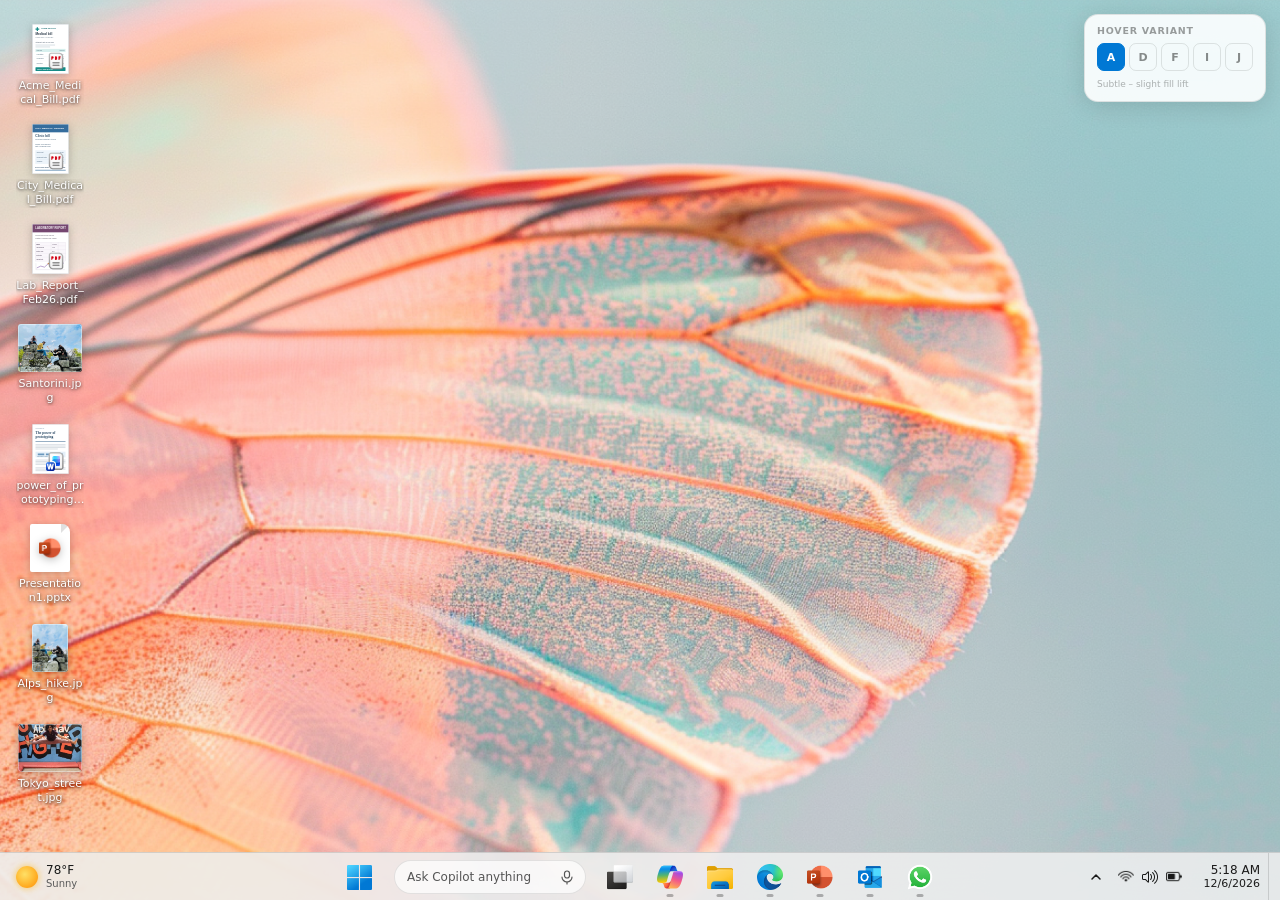
==== commit b0e98dfc: "Use a 1920x1200 desktop and keep Explorer drag sources visible Co-authored-by: Copilot <223556219+Co" ====
--- a/desktop-index.html
+++ b/desktop-index.html
@@ -997,7 +997,7 @@
     #fw-held-banner .banner-arrow { margin-left: auto; opacity: 0.6; font-size: 11px; }
     .fw-file-row { cursor: grab; }
     .fw-file-row.fw-dragging,
-    .fw-thumb-card.fw-dragging { opacity: 0.3; }
+    .fw-thumb-card.fw-dragging { opacity: 1; }
     .fw-file-row:hover::after {
       content: '⠿';
       position: absolute;
